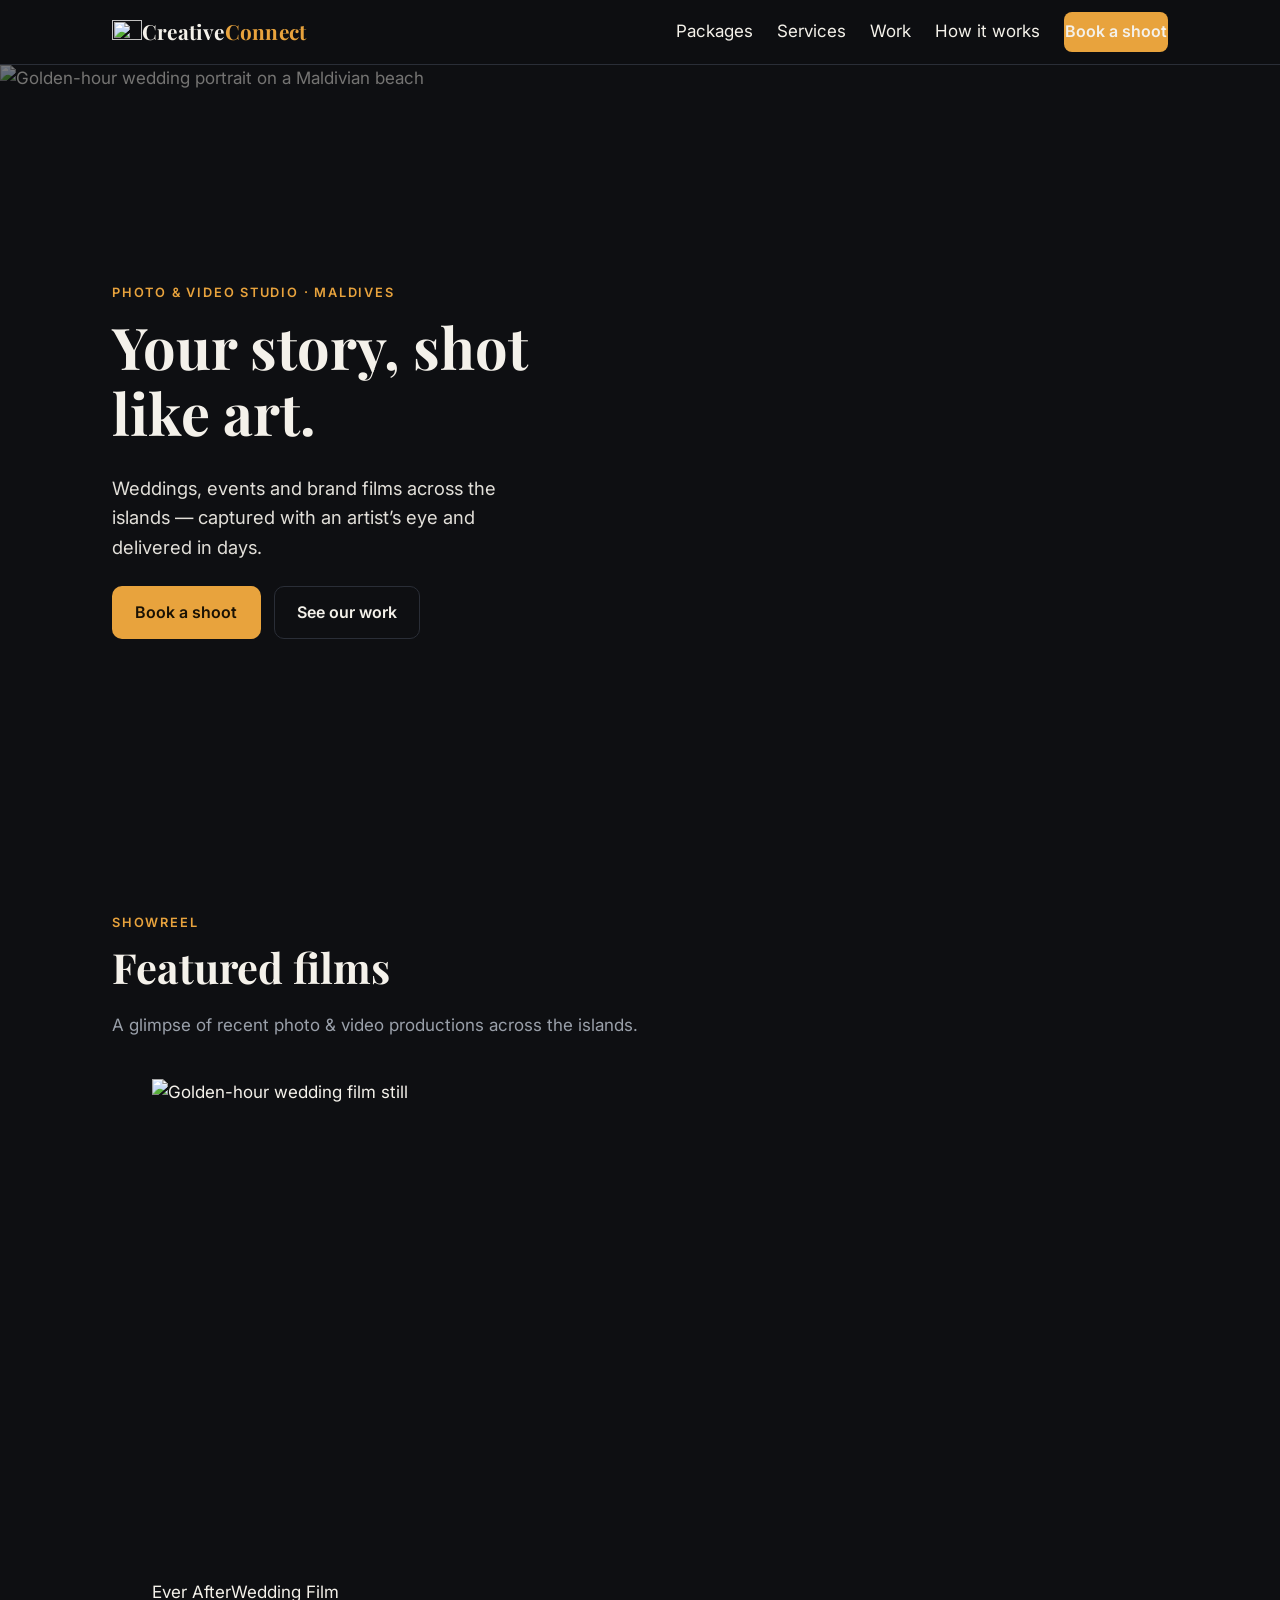
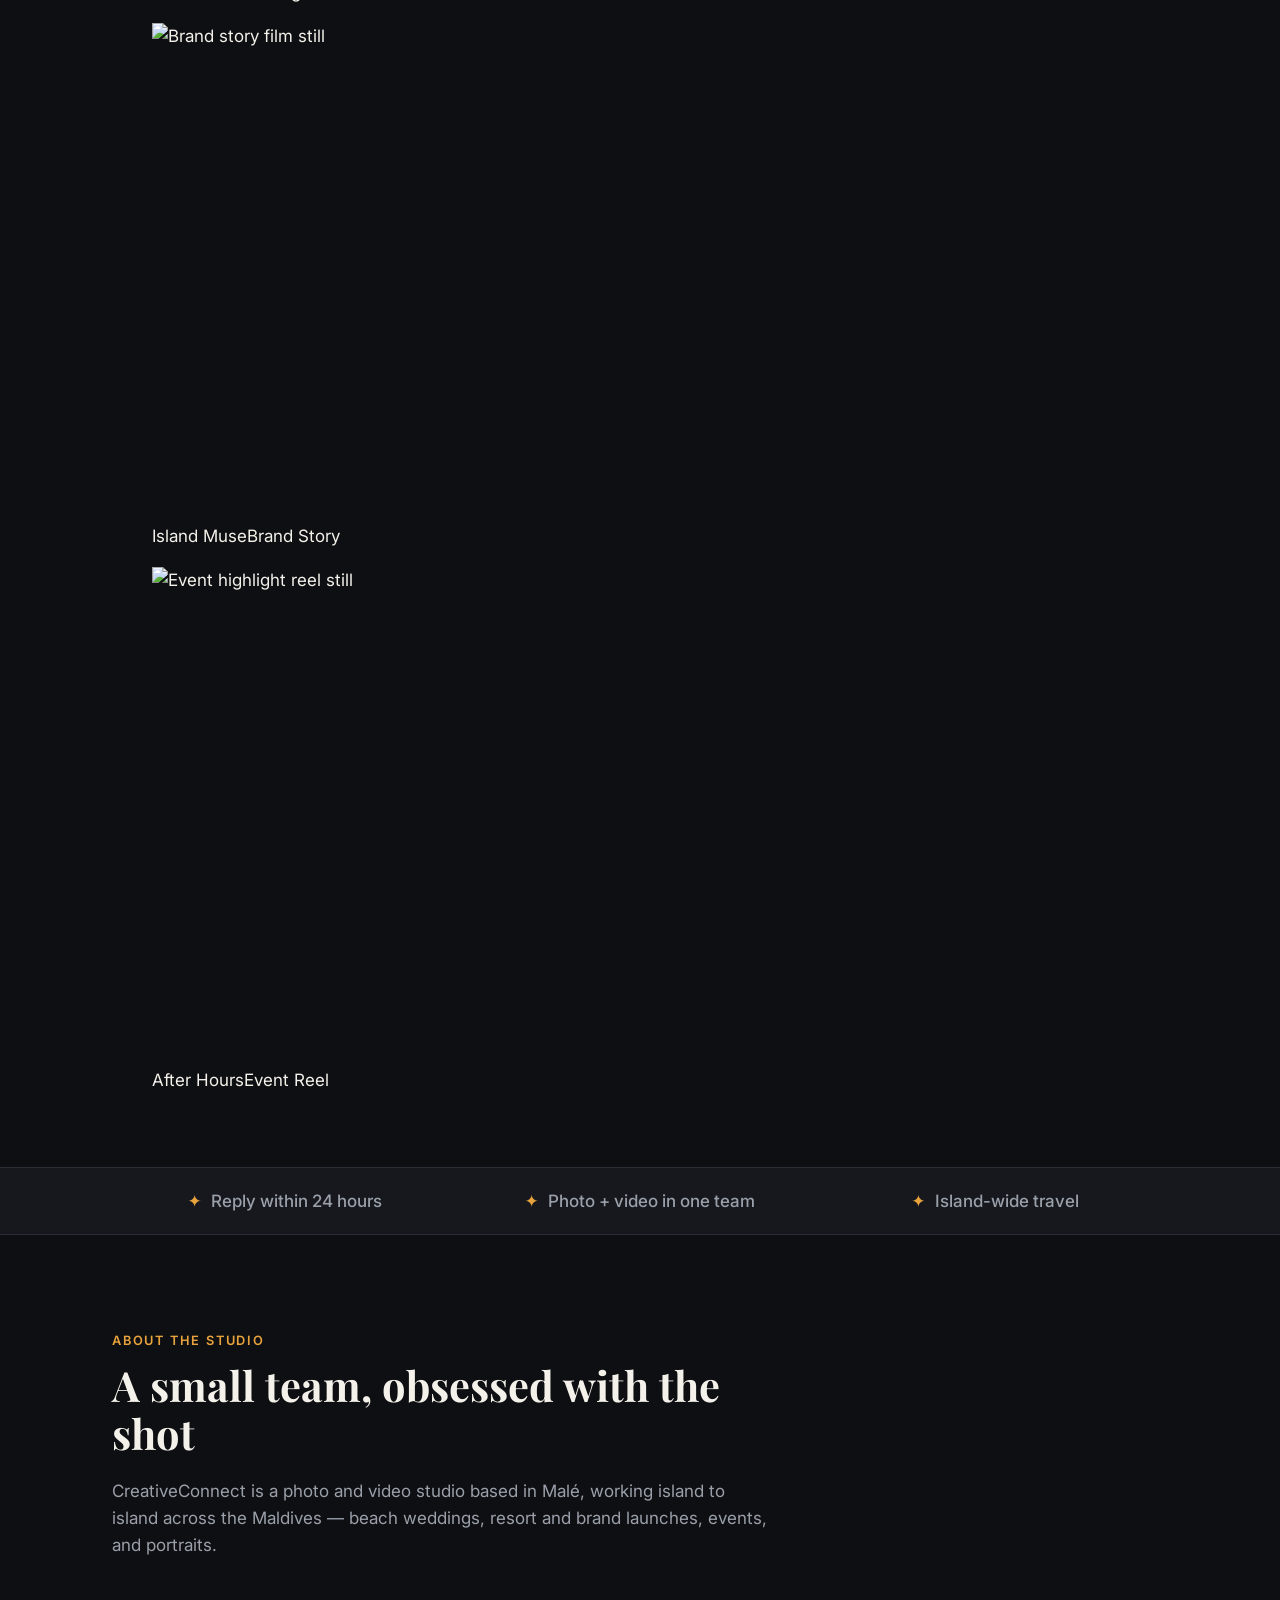
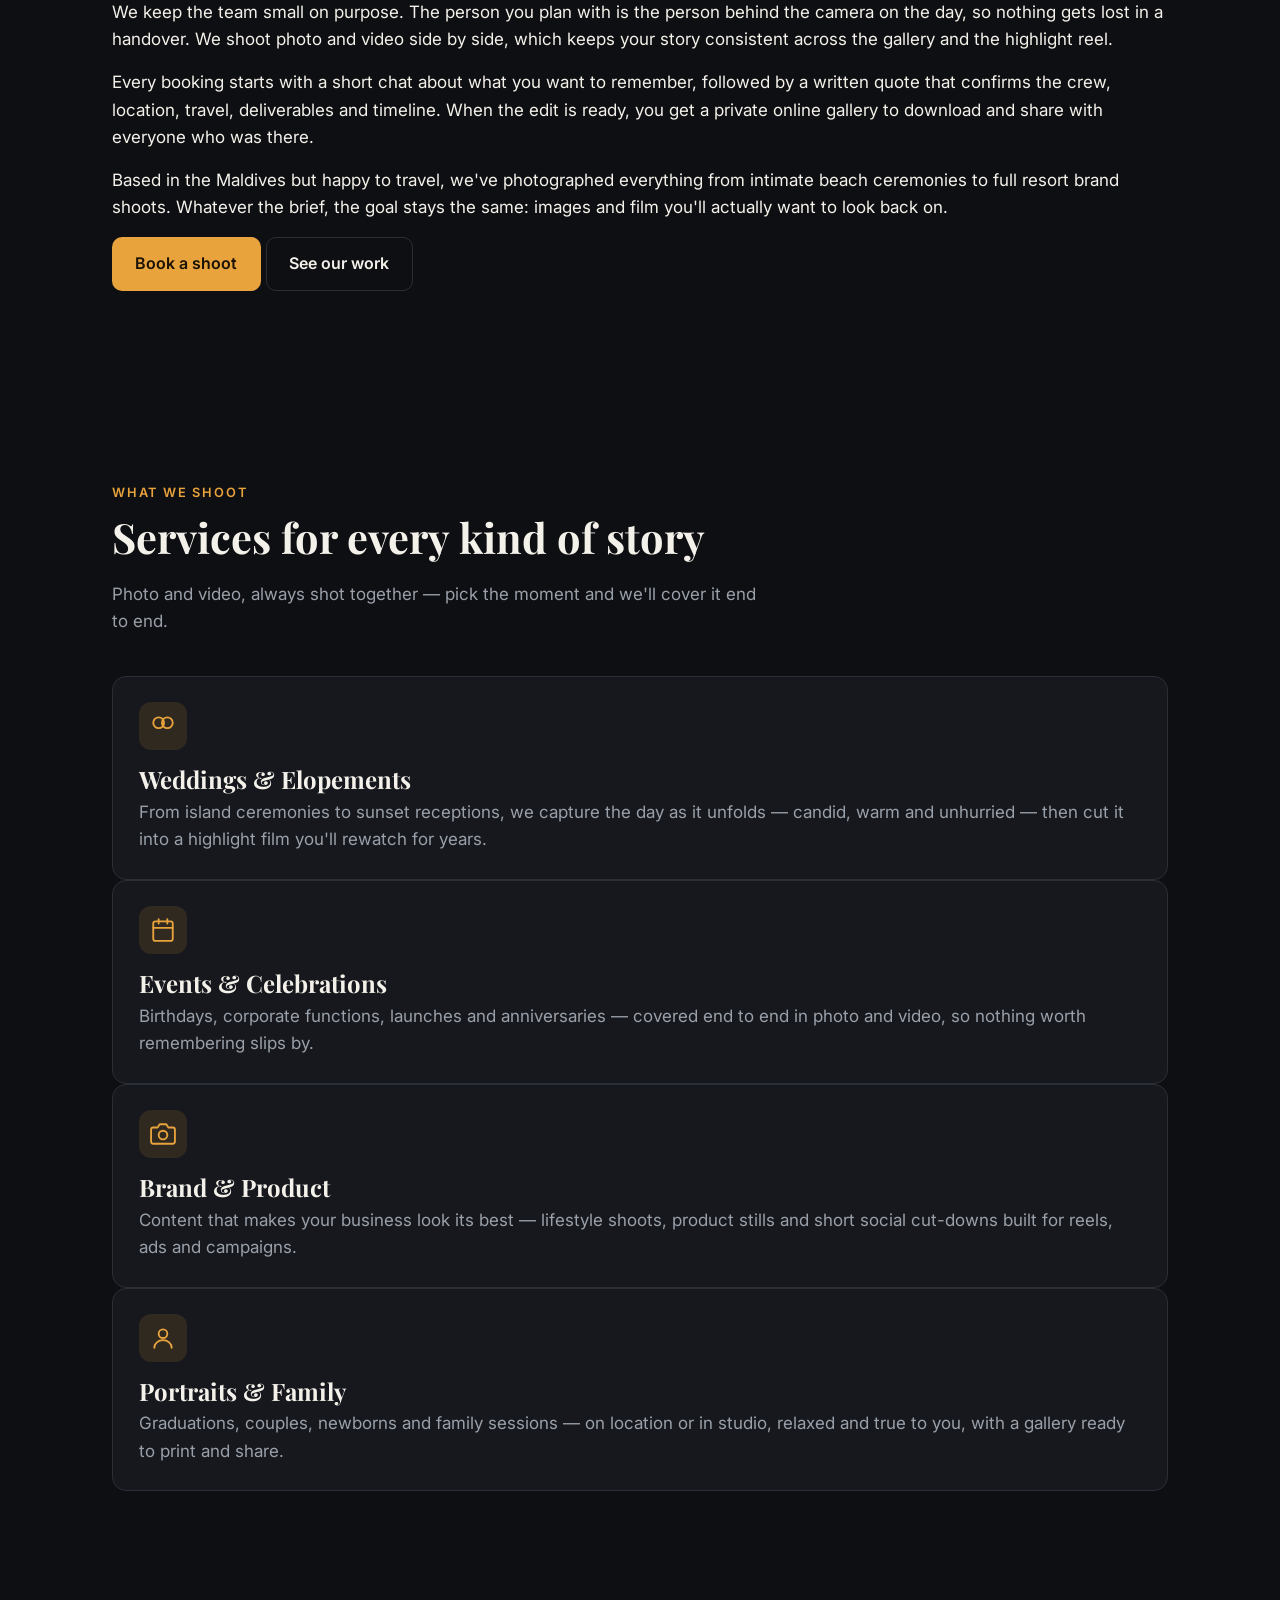
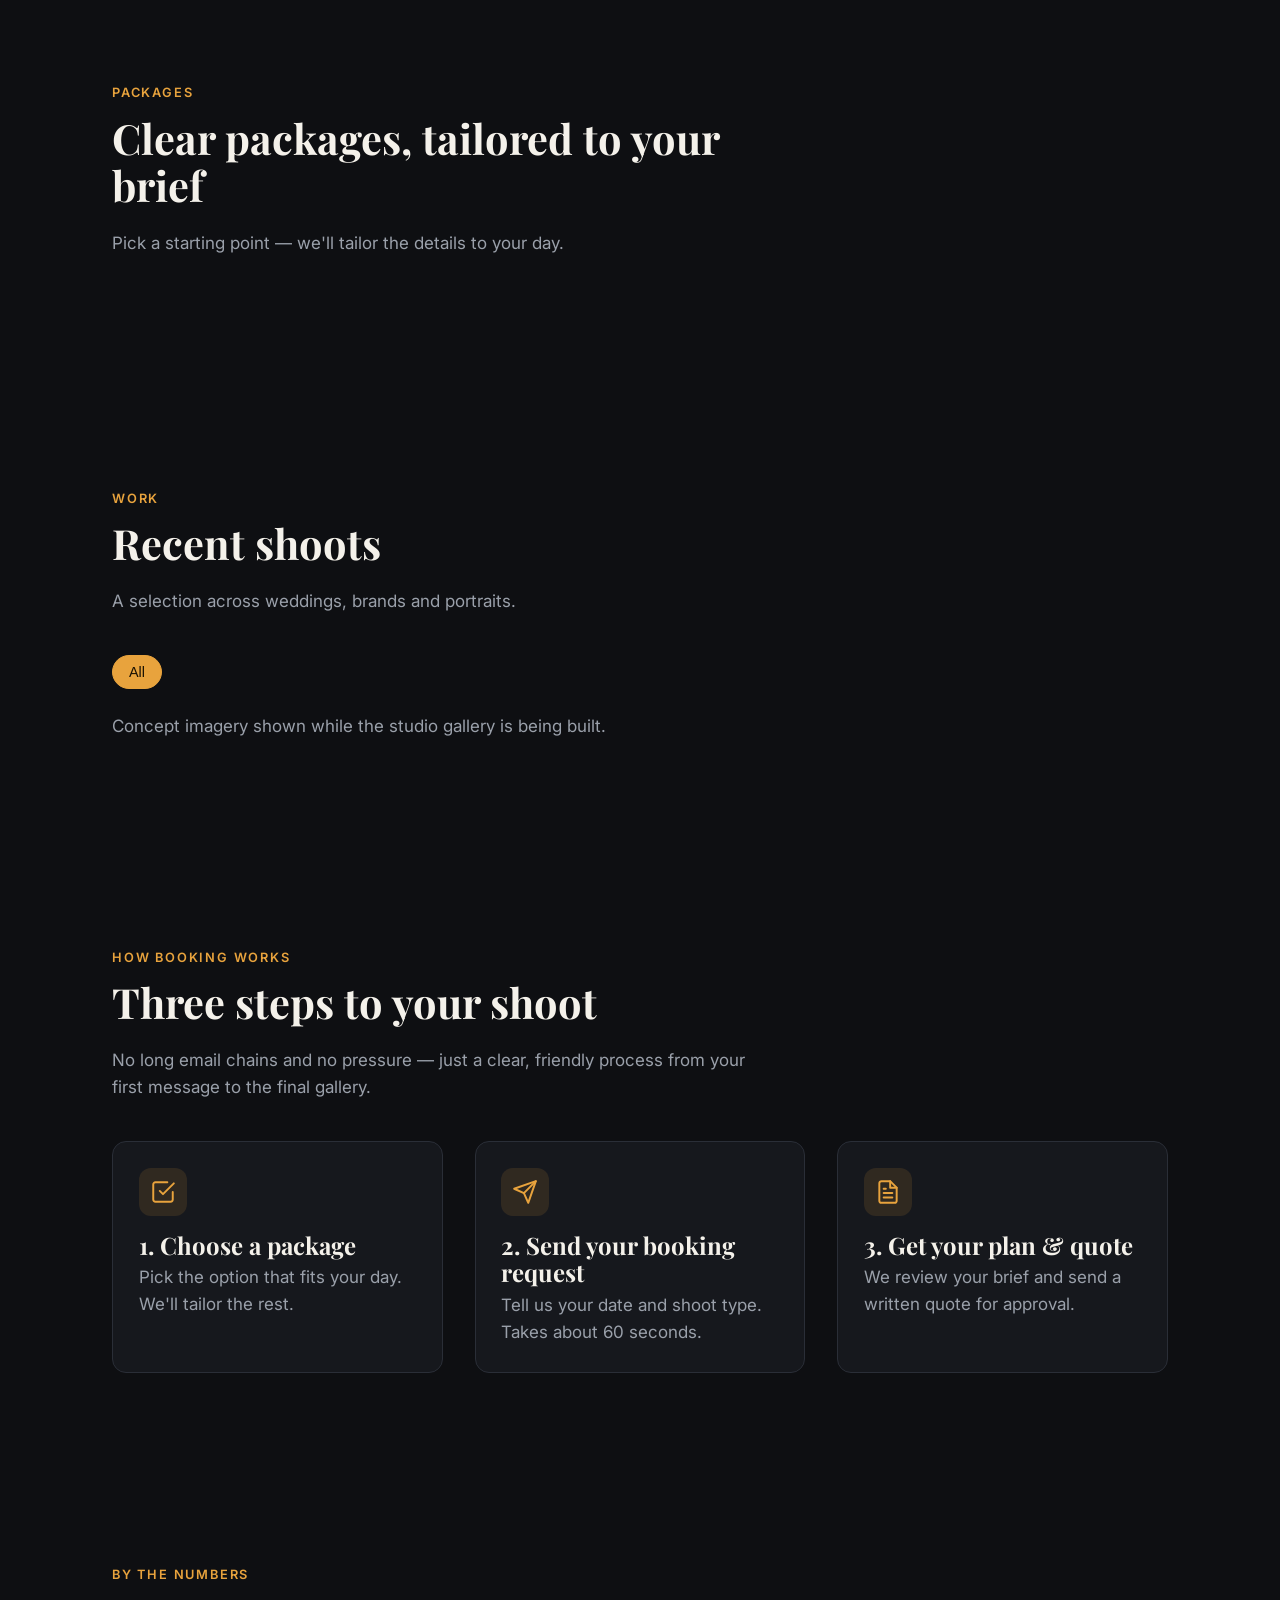
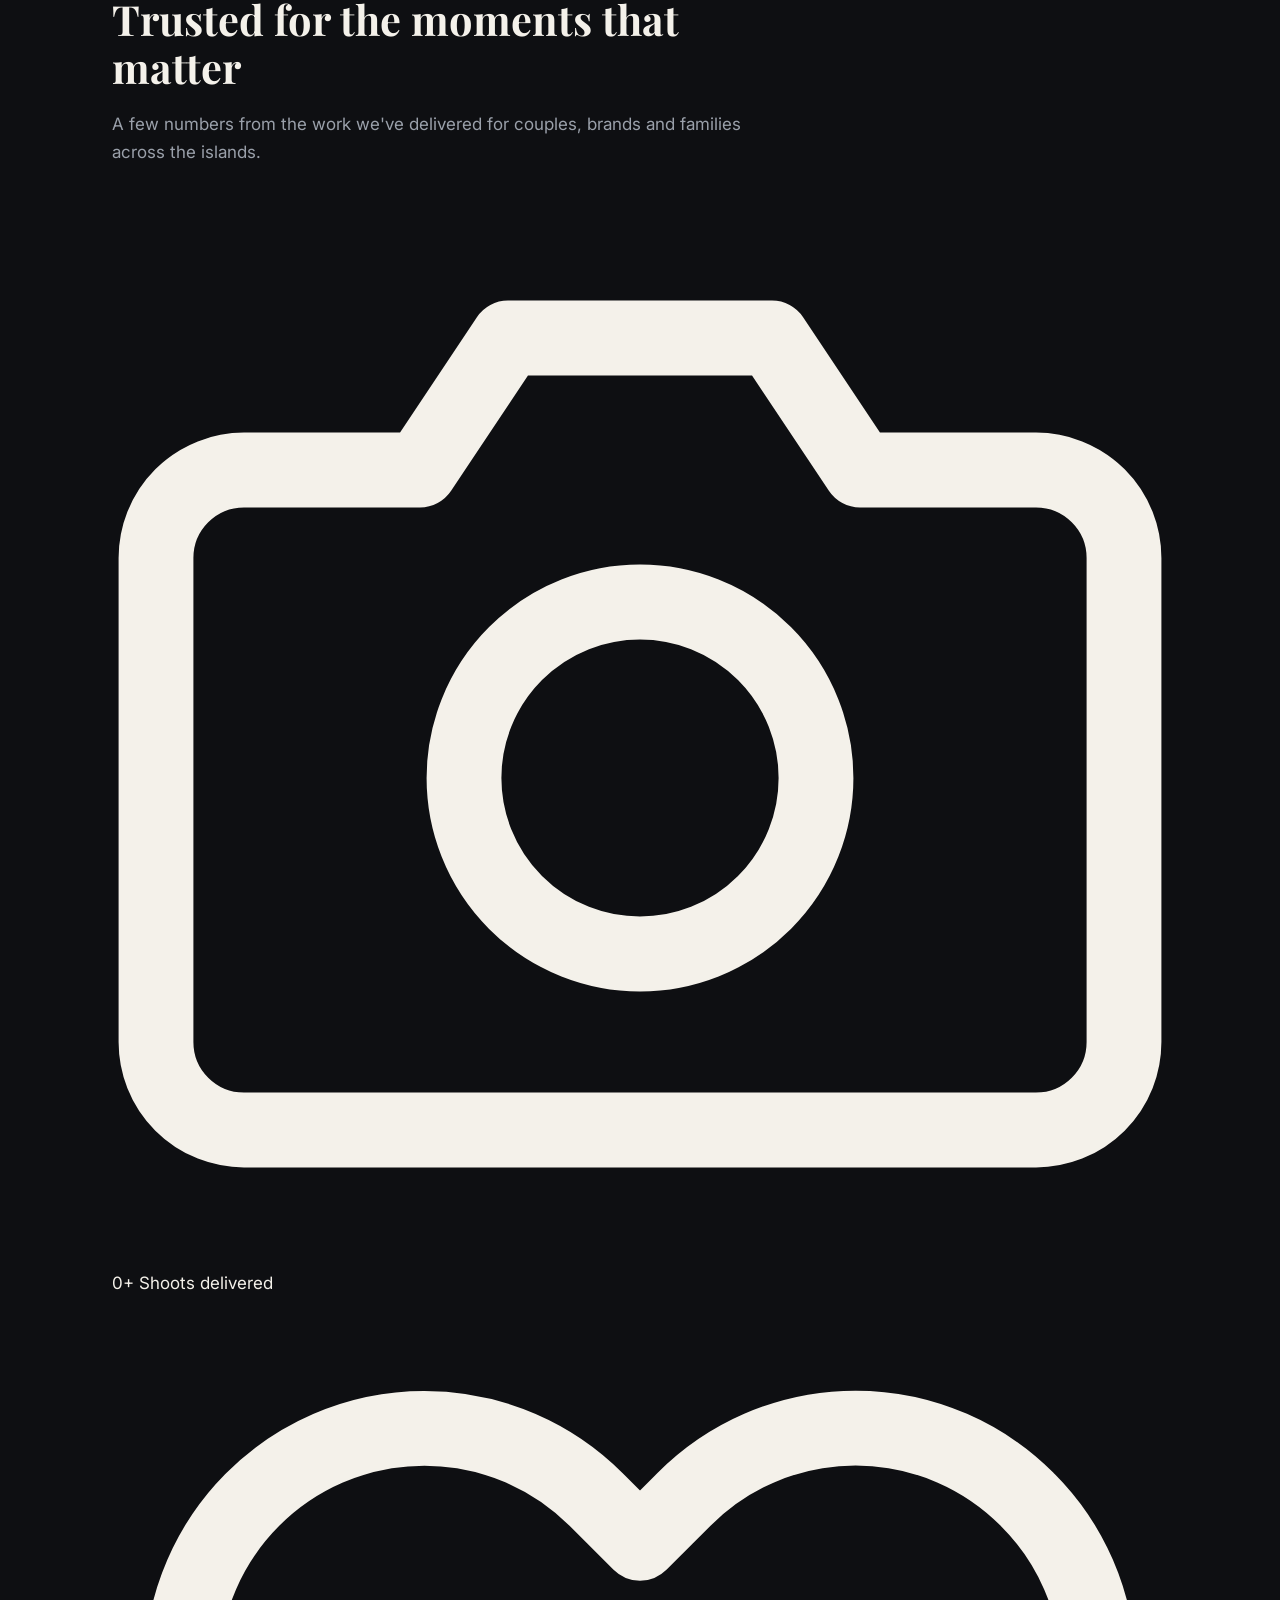
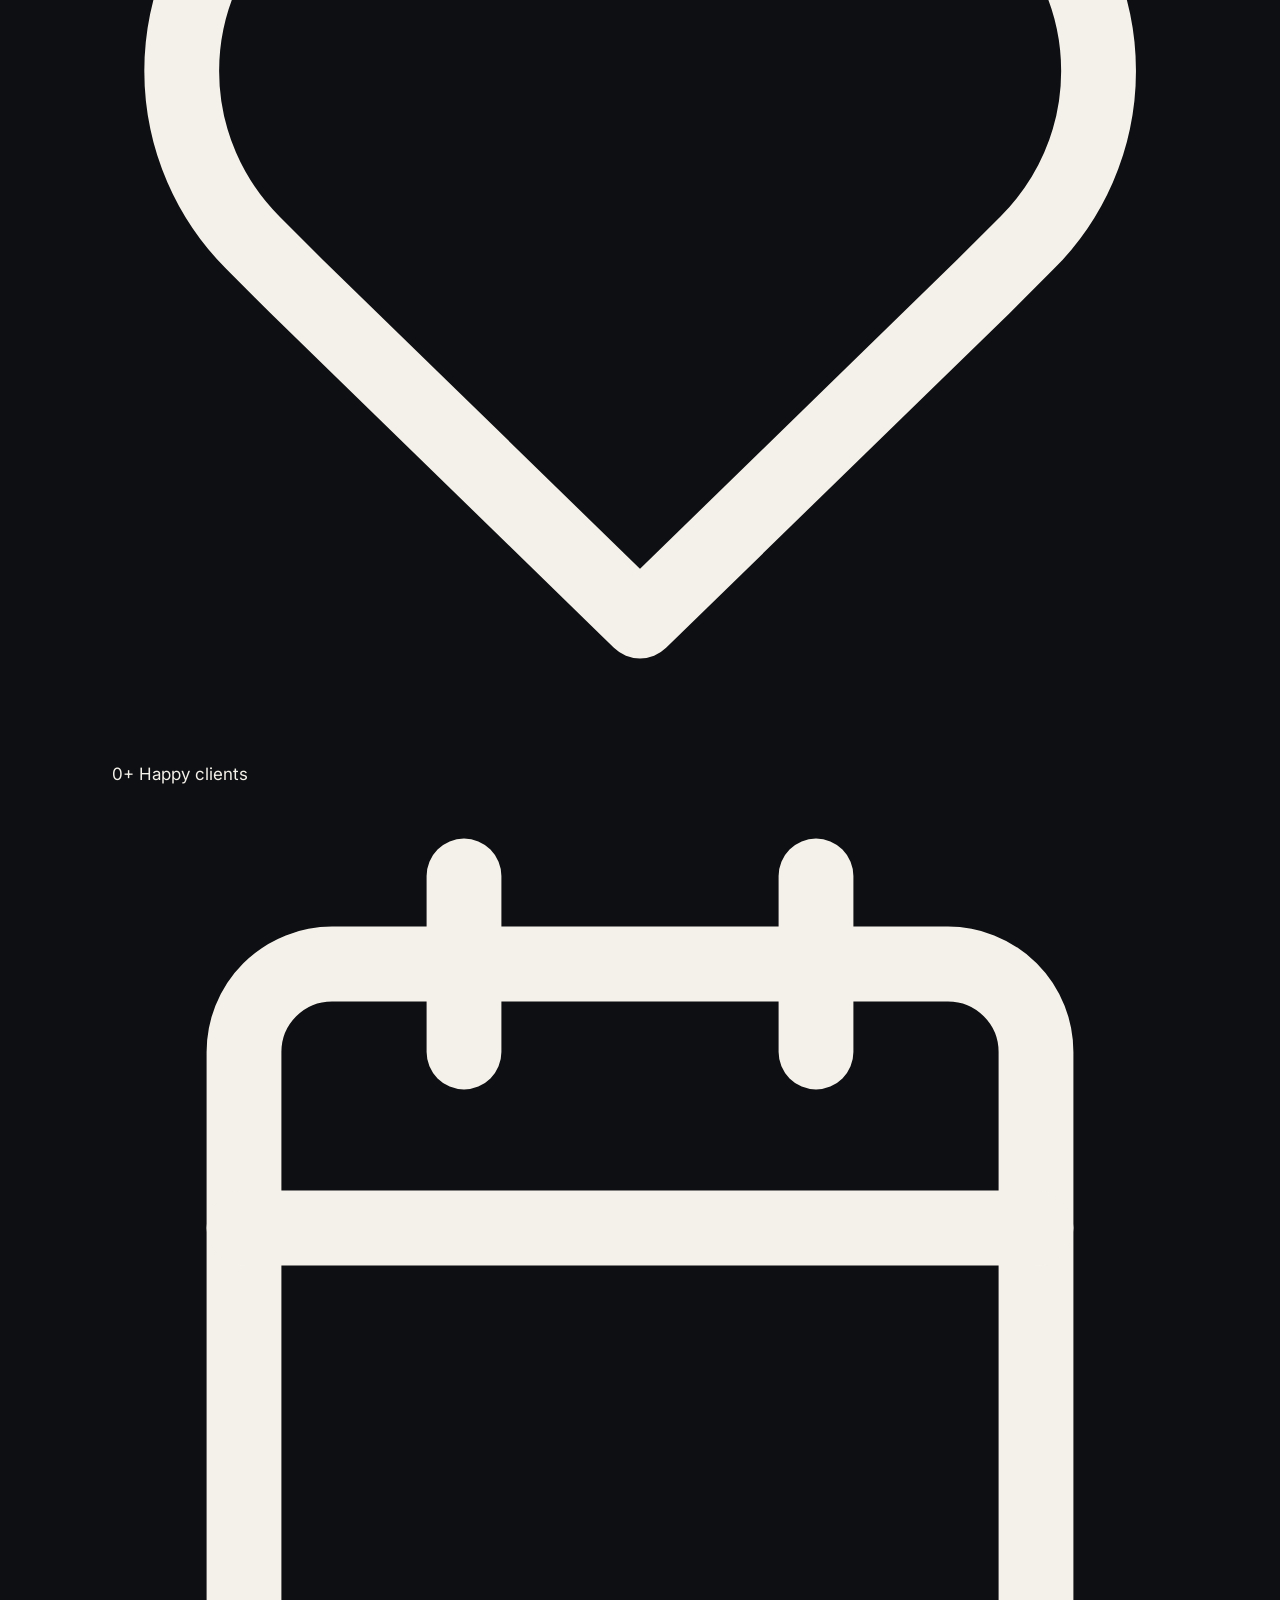
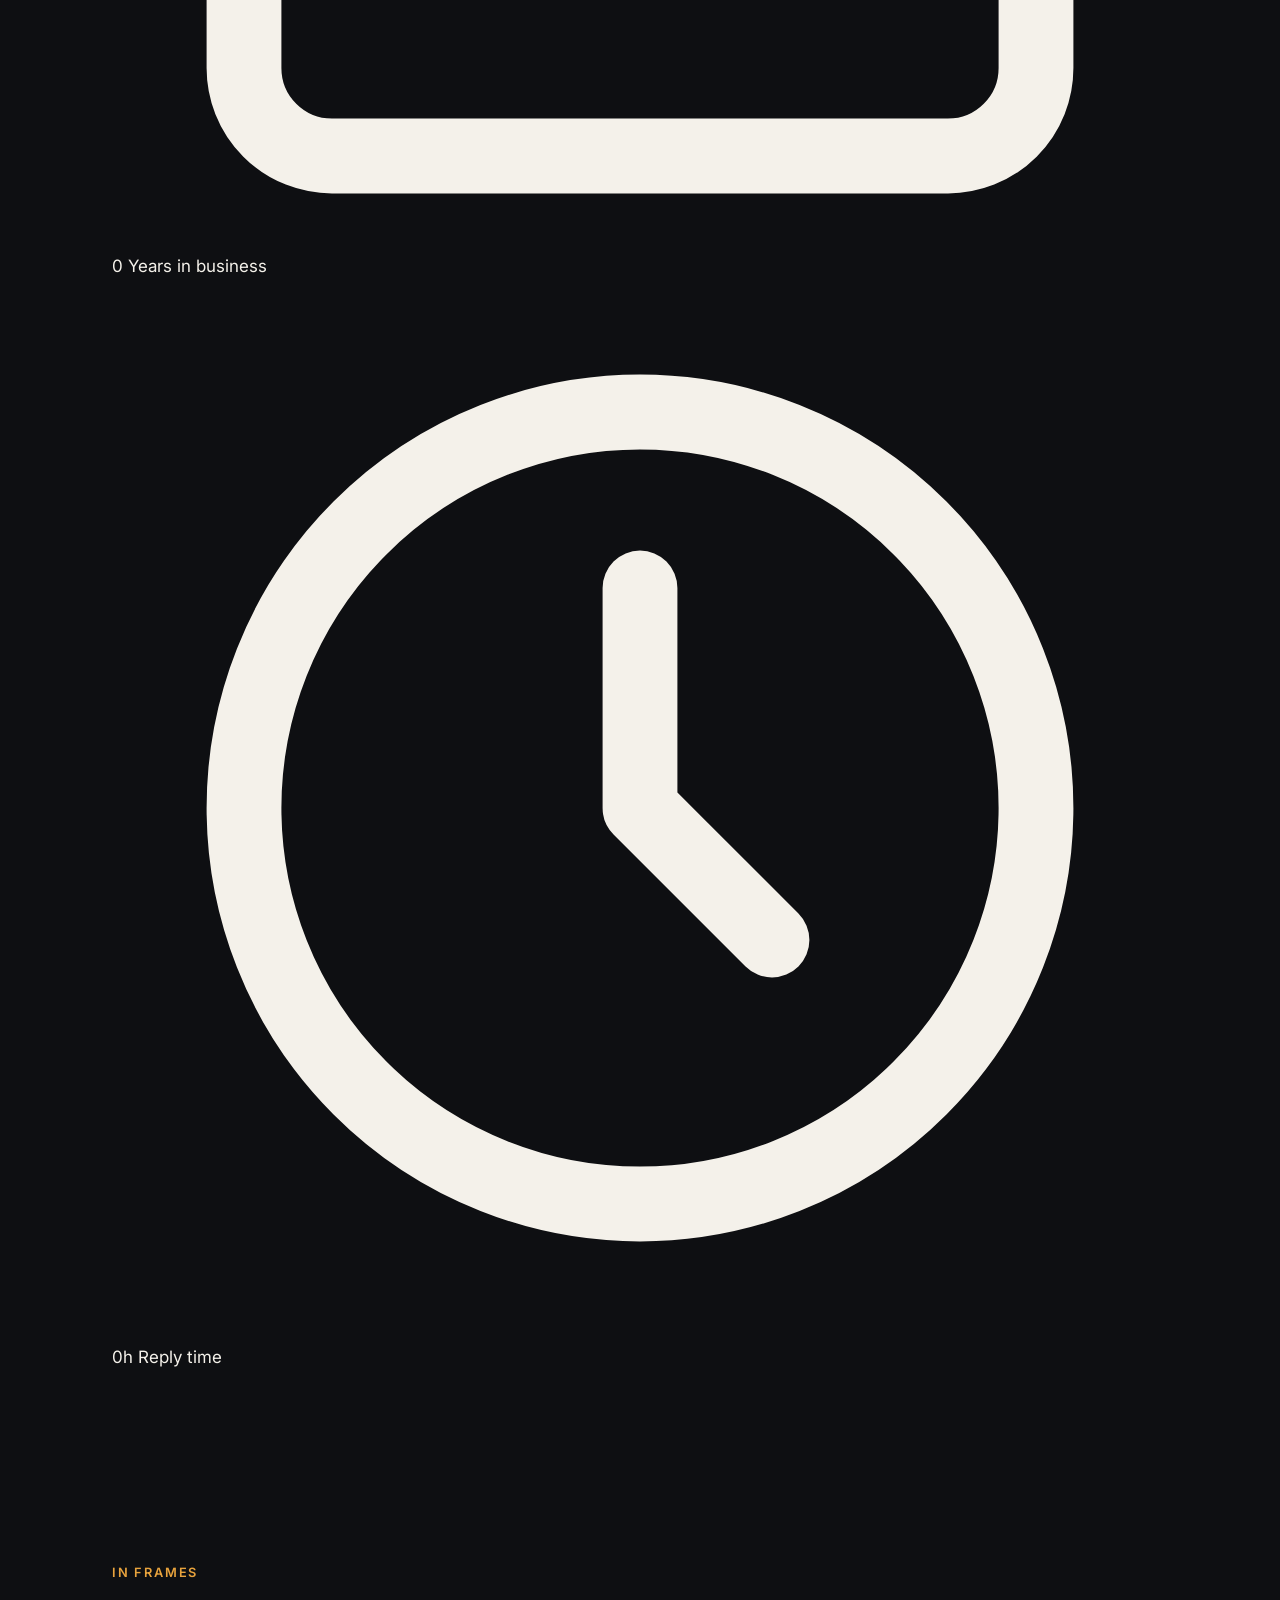
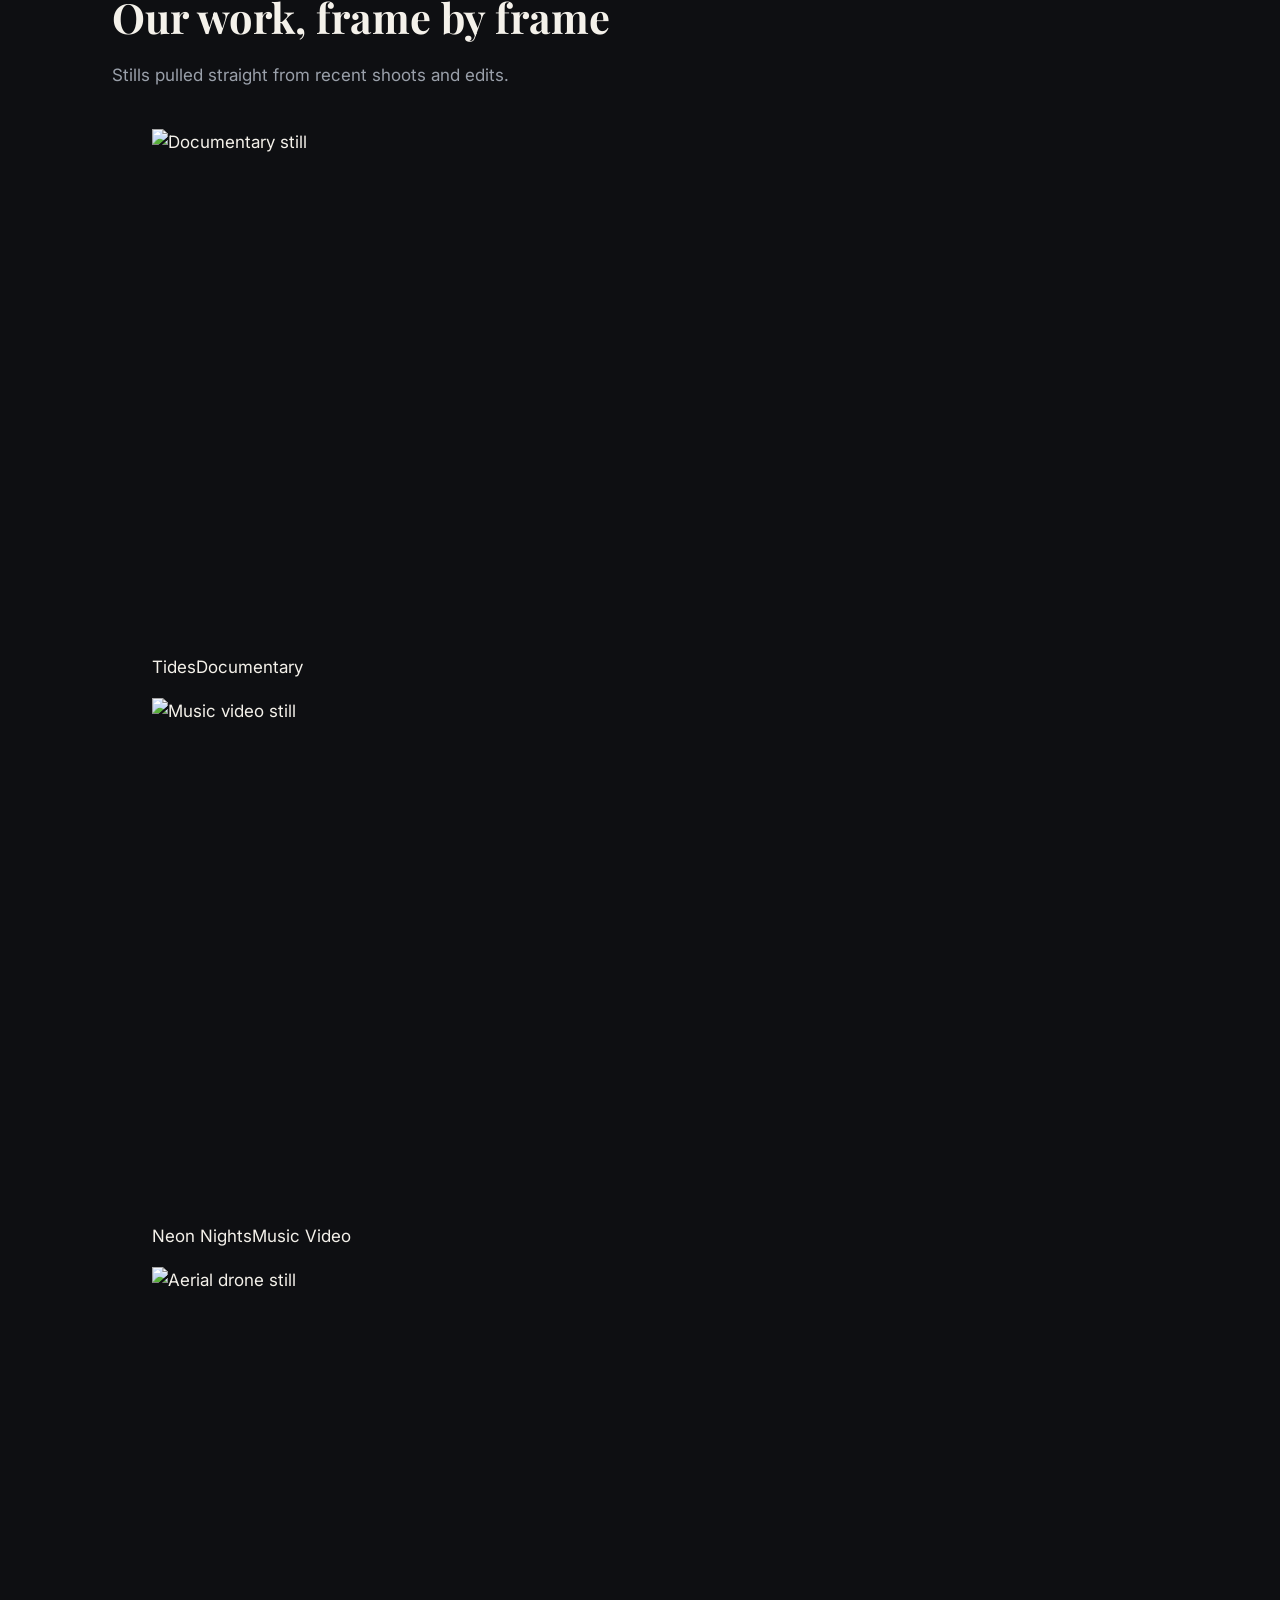
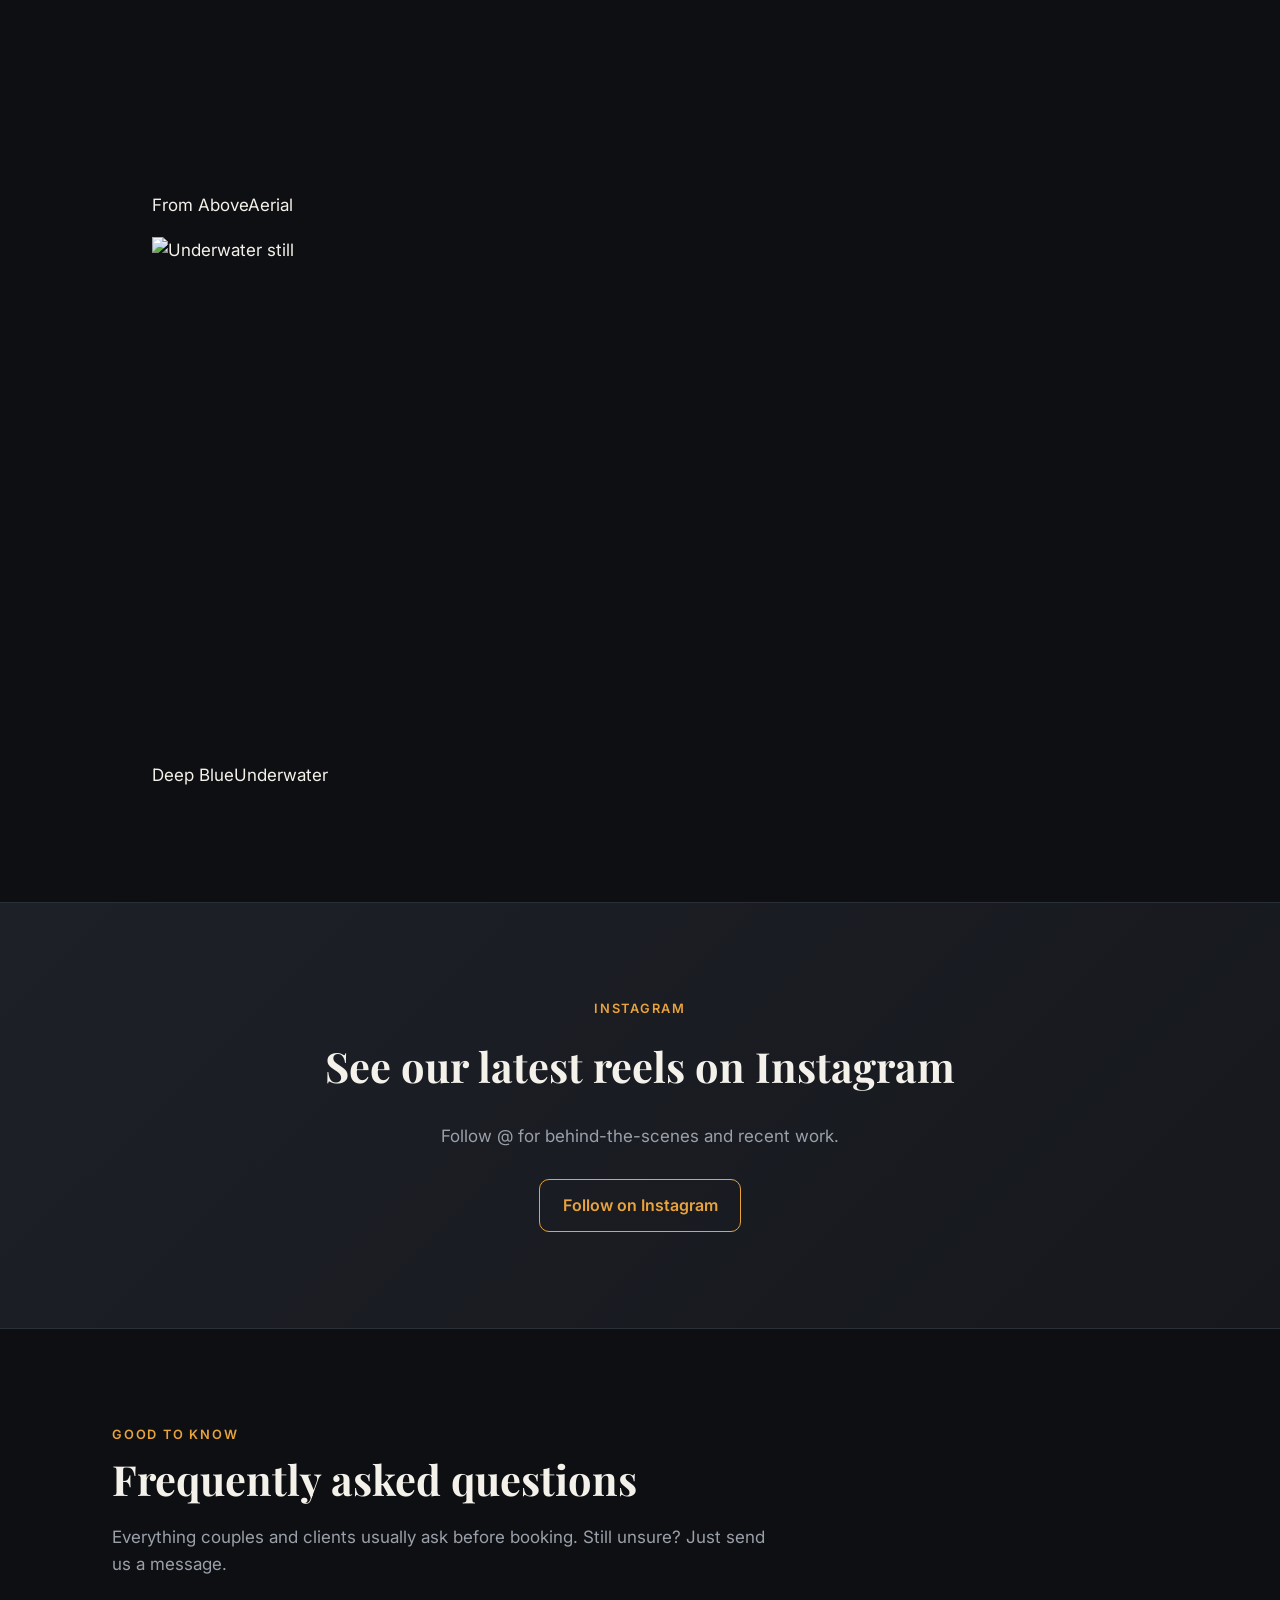
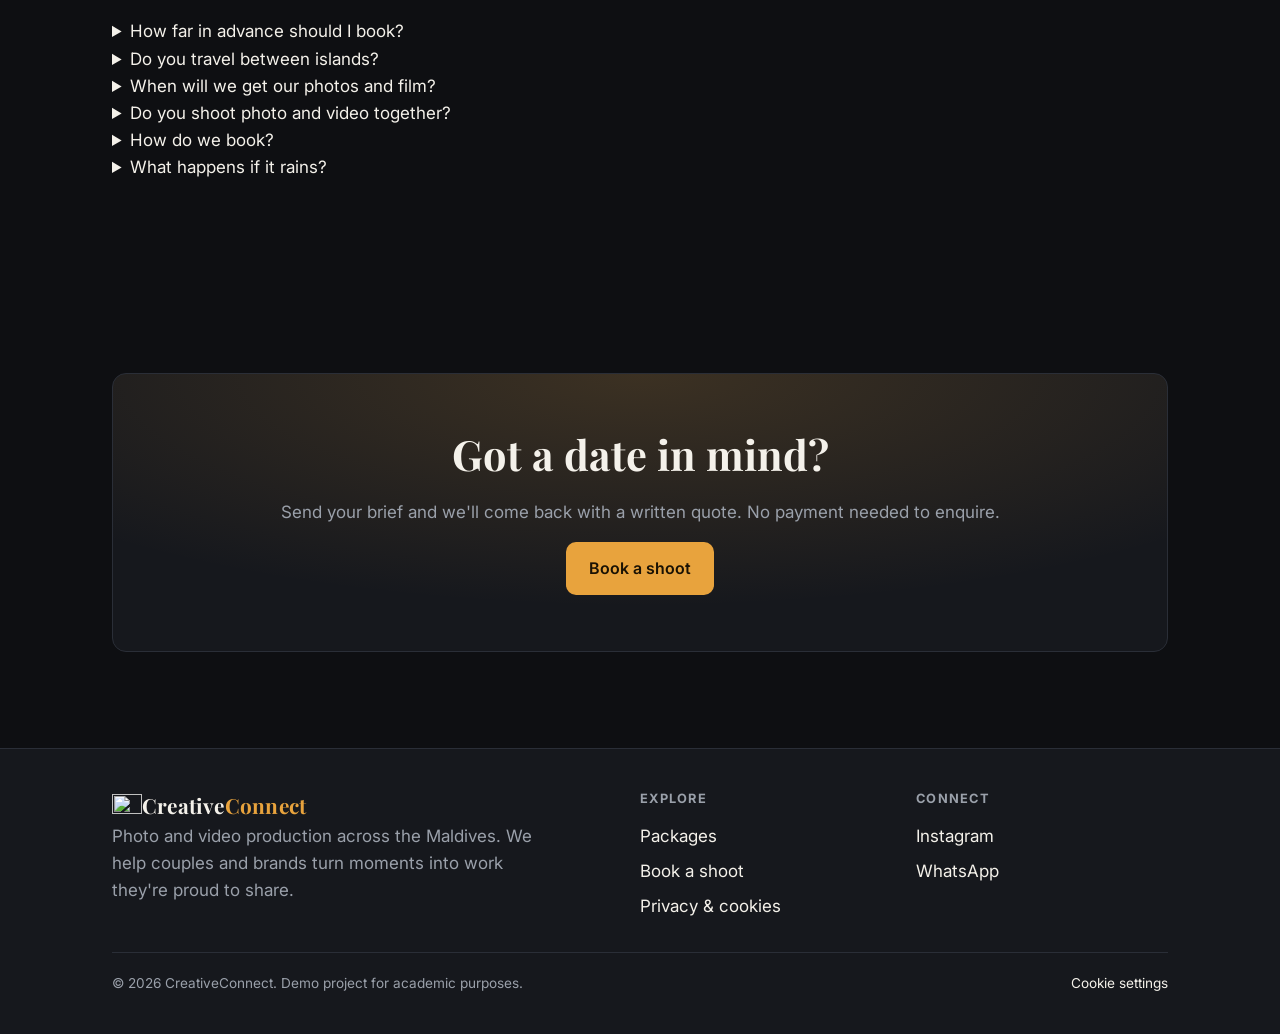
==== docs/index.html @ ec2bda95 "Show package prices as fixed (drop "From" hedge); sync current site Present confirmed, fixed package" ====
<!DOCTYPE html>
<html lang="en">
<head>
  <meta charset="utf-8">
  <meta name="viewport" content="width=device-width, initial-scale=1">
  <title>CreativeConnect — Photo & Video Production in the Maldives</title>
  <meta name="description" content="Cinematic photo and video for weddings, events and brands across the Maldives. Tell us about your shoot and we send a written quote confirming crew, travel, deliverables and timeline.">

  <!-- Canonical: https://<user>.github.io/creativeconnect/index.html -->

  <!-- Open Graph -->
  <meta property="og:type" content="website">
  <meta property="og:site_name" content="CreativeConnect">
  <meta property="og:title" content="CreativeConnect — Photo & Video in the Maldives">
  <meta property="og:description" content="Your story, beautifully shot. Book your shoot in 60 seconds.">
  <!-- REPLACE: assets/img/og-image.jpg (1200x630) -->
  <meta property="og:image" content="https://picsum.photos/seed/og-image/1200/630">
  <!-- Twitter -->
  <meta name="twitter:card" content="summary_large_image">
  <meta name="twitter:title" content="CreativeConnect — Photo & Video in the Maldives">
  <meta name="twitter:description" content="Your story, beautifully shot. Book your shoot in 60 seconds.">
  <meta name="twitter:image" content="https://picsum.photos/seed/og-image/1200/630">

  <link rel="icon" href="assets/img/logo.svg">

  <link rel="preconnect" href="https://fonts.googleapis.com">
  <link rel="preconnect" href="https://fonts.gstatic.com" crossorigin>
  <link rel="stylesheet" href="https://fonts.googleapis.com/css2?family=Inter:wght@400;500;600;700&family=Playfair+Display:wght@600;700&display=swap">
  <link rel="stylesheet" href="assets/css/style.css">
  <link rel="stylesheet" href="assets/css/enhance.css">
  <script src="assets/js/effects.js"></script>
<script type="application/ld+json">{"@context":"https://schema.org","@type":"ProfessionalService","name":"CreativeConnect","description":"Weddings, events and brand films across the islands — captured with an artist’s eye and delivered in days.","areaServed":"Maldives","address":{"@type":"PostalAddress","addressLocality":"Malé","addressCountry":"MV"},"url":"https://iyaash-ahmed.github.io/creativeconnect/","email":"mvcreativeconnect@gmail.com","telephone":"+9607428224","sameAs":["https://instagram.com/mvcreativeconnect"]}</script>
</head>
<body>
  <a class="skip-link" href="#main">Skip to content</a>

  <!-- ================= HEADER ================= -->
  <header class="site-header">
    <div class="container site-header__inner">
      <a class="brand" href="index.html"><img class="brand__mark" src="assets/img/logo.svg" alt="" width="30" height="30" aria-hidden="true">Creative<b>Connect</b></a>
      <button class="nav-toggle" aria-expanded="false" aria-controls="primary-nav" aria-label="Open menu">
        <span></span><span></span><span></span>
      </button>
      <nav class="primary-nav" id="primary-nav" aria-label="Primary">
        <ul>
          <li><a href="#packages">Packages</a></li>
          <li><a href="#services">Services</a></li>
          <li><a href="#work">Work</a></li>
          <li><a href="#how">How it works</a></li>
          <li class="nav-cta"><a class="btn btn-primary" href="booking.html" data-cta="header">Book a shoot</a></li>
        </ul>
      </nav>
    </div>
  </header>

  <main id="main">

    <!-- ================= HERO ================= -->
    <section class="hero">
      <div class="hero__media">
        <!-- Hero slideshow — fades between images (replace seeds with real photos) -->
        <img class="hero__slide is-active" src="https://picsum.photos/seed/cc-hero-1/1920/1080" width="1920" height="1080"
             alt="Golden-hour wedding portrait on a Maldivian beach" fetchpriority="high">
        <img class="hero__slide" src="https://picsum.photos/seed/cc-hero-2/1920/1080" width="1920" height="1080"
             alt="Cinematic aerial view of a Maldivian island" loading="lazy" decoding="async">
        <img class="hero__slide" src="https://picsum.photos/seed/cc-hero-3/1920/1080" width="1920" height="1080"
             alt="Event videography on a Maldivian beach at dusk" loading="lazy" decoding="async">
      </div>
      <div class="hero__dots" aria-label="Hero slideshow"></div>
      <div class="container">
        <div class="hero__content" data-reveal>
          <p class="eyebrow">Photo &amp; video studio · Maldives</p>
          <h1>Your story, shot like art.</h1>
          <p class="hero__sub">Weddings, events and brand films across the islands — captured with an artist’s eye and delivered in days.</p>
          <div class="hero__actions">
            <a class="btn btn-primary" href="booking.html" data-cta="hero">Book a shoot</a>
            <a class="btn btn-ghost" href="#work">See our work</a>
          </div>
        </div>
      </div>
    </section>

    <!-- ================= FILM SHOWREEL (3-image row) ================= -->
    <section class="section section--tight showreel" id="showreel" aria-label="Featured films">
      <div class="container">
        <div class="section__head" data-reveal>
          <p class="eyebrow">Showreel</p>
          <h2>Featured films</h2>
          <p class="muted">A glimpse of recent photo &amp; video productions across the islands.</p>
        </div>
        <div class="showreel-row" data-reveal>
          <figure class="showcase-item">
            <!-- REPLACE with a real film still (~800x500) -->
            <img src="https://picsum.photos/seed/cc-film-everafter/800/500" width="800" height="500" loading="lazy" alt="Golden-hour wedding film still">
            <figcaption><span class="showcase-item__title">Ever After</span><span class="showcase-item__tag">Wedding Film</span></figcaption>
          </figure>
          <figure class="showcase-item">
            <!-- REPLACE with a real film still (~800x500) -->
            <img src="https://picsum.photos/seed/cc-film-islandmuse/800/500" width="800" height="500" loading="lazy" alt="Brand story film still">
            <figcaption><span class="showcase-item__title">Island Muse</span><span class="showcase-item__tag">Brand Story</span></figcaption>
          </figure>
          <figure class="showcase-item">
            <!-- REPLACE with a real film still (~800x500) -->
            <img src="https://picsum.photos/seed/cc-film-afterhours/800/500" width="800" height="500" loading="lazy" alt="Event highlight reel still">
            <figcaption><span class="showcase-item__title">After Hours</span><span class="showcase-item__tag">Event Reel</span></figcaption>
          </figure>
        </div>
      </div>
    </section>

    <!-- ================= TRUST STRIP ================= -->
    <section class="trust">
      <div class="container">
        <ul>
          <li>Reply within 24 hours</li>
          <li>Photo + video in one team</li>
          <li>Island-wide travel</li>
        </ul>
      </div>
    </section>

    <!-- ================= ABOUT THE STUDIO ================= -->
    <section class="section" id="about" aria-label="About the studio">
      <div class="container">
        <div class="section__head" data-reveal>
          <p class="eyebrow">About the studio</p>
          <h2>A small team, obsessed with the shot</h2>
          <p class="muted">CreativeConnect is a photo and video studio based in Malé, working island to island across the Maldives — beach weddings, resort and brand launches, events, and portraits.</p>
        </div>
        <div class="about-copy" data-reveal>
          <p>We keep the team small on purpose. The person you plan with is the person behind the camera on the day, so nothing gets lost in a handover. We shoot photo and video side by side, which keeps your story consistent across the gallery and the highlight reel.</p>
          <p>Every booking starts with a short chat about what you want to remember, followed by a written quote that confirms the crew, location, travel, deliverables and timeline. When the edit is ready, you get a private online gallery to download and share with everyone who was there.</p>
          <p>Based in the Maldives but happy to travel, we've photographed everything from intimate beach ceremonies to full resort brand shoots. Whatever the brief, the goal stays the same: images and film you'll actually want to look back on.</p>
          <div class="about-actions">
            <a class="btn btn-primary" href="booking.html" data-cta="about">Book a shoot</a>
            <a class="btn btn-ghost" href="#work">See our work</a>
          </div>
        </div>
      </div>
    </section>

    <!-- ================= SERVICES ================= -->
    <section class="section" id="services" aria-label="Services">
      <div class="container">
        <div class="section__head" data-reveal>
          <p class="eyebrow">What we shoot</p>
          <h2>Services for every kind of story</h2>
          <p class="muted">Photo and video, always shot together — pick the moment and we'll cover it end to end.</p>
        </div>
        <div class="services-grid" data-reveal>
          <article class="step">
            <span class="step__icon" aria-hidden="true"><svg viewBox="0 0 24 24" fill="none" stroke="currentColor" stroke-width="1.7" stroke-linecap="round" stroke-linejoin="round"><circle cx="8" cy="9" r="5"/><circle cx="16" cy="9" r="5"/></svg></span>
            <h3>Weddings &amp; Elopements</h3>
            <p>From island ceremonies to sunset receptions, we capture the day as it unfolds — candid, warm and unhurried — then cut it into a highlight film you'll rewatch for years.</p>
          </article>
          <article class="step">
            <span class="step__icon" aria-hidden="true"><svg viewBox="0 0 24 24" fill="none" stroke="currentColor" stroke-width="1.7" stroke-linecap="round" stroke-linejoin="round"><rect x="3" y="4" width="18" height="18" rx="2"/><path d="M16 2v4M8 2v4M3 10h18"/></svg></span>
            <h3>Events &amp; Celebrations</h3>
            <p>Birthdays, corporate functions, launches and anniversaries — covered end to end in photo and video, so nothing worth remembering slips by.</p>
          </article>
          <article class="step">
            <span class="step__icon" aria-hidden="true"><svg viewBox="0 0 24 24" fill="none" stroke="currentColor" stroke-width="1.7" stroke-linecap="round" stroke-linejoin="round"><path d="M23 19a2 2 0 0 1-2 2H3a2 2 0 0 1-2-2V8a2 2 0 0 1 2-2h4l2-3h6l2 3h4a2 2 0 0 1 2 2z"/><circle cx="12" cy="13" r="4"/></svg></span>
            <h3>Brand &amp; Product</h3>
            <p>Content that makes your business look its best — lifestyle shoots, product stills and short social cut-downs built for reels, ads and campaigns.</p>
          </article>
          <article class="step">
            <span class="step__icon" aria-hidden="true"><svg viewBox="0 0 24 24" fill="none" stroke="currentColor" stroke-width="1.7" stroke-linecap="round" stroke-linejoin="round"><circle cx="12" cy="8" r="4"/><path d="M4 21c0-4 3.6-7 8-7s8 3 8 7"/></svg></span>
            <h3>Portraits &amp; Family</h3>
            <p>Graduations, couples, newborns and family sessions — on location or in studio, relaxed and true to you, with a gallery ready to print and share.</p>
          </article>
        </div>
      </div>
    </section>

    <!-- ================= PACKAGES ================= -->
    <section class="section" id="packages">
      <div class="container">
        <div class="section__head" data-reveal>
          <p class="eyebrow">Packages</p>
          <h2>Clear packages, tailored to your brief</h2>
          <p class="muted">Pick a starting point — we'll tailor the details to your day.</p>
        </div>
        <!-- Cards rendered from assets/js/config.js -->
        <div class="packages-grid" id="packages-grid" data-reveal></div>
      </div>
    </section>

    <!-- ================= WORK / PORTFOLIO ================= -->
    <section class="section" id="work">
      <div class="container">
        <div class="section__head" data-reveal>
          <p class="eyebrow">Work</p>
          <h2>Recent shoots</h2>
          <p class="muted">A selection across weddings, brands and portraits.</p>
        </div>

        <div class="filter-tabs" role="tablist" aria-label="Filter portfolio" id="portfolio-filters">
          <!-- Filter tabs rendered from the database by main.js -->
        </div>

        <p class="muted small">Concept imagery shown while the studio gallery is being built.</p>
        <div class="portfolio-grid" id="portfolio-grid" data-reveal>
          <!-- Portfolio items rendered from the database by main.js -->
        </div>
      </div>
    </section>

    <!-- ================= HOW IT WORKS ================= -->
    <section class="section" id="how">
      <div class="container">
        <div class="section__head" data-reveal>
          <p class="eyebrow">How booking works</p>
          <h2>Three steps to your shoot</h2>
          <p class="muted">No long email chains and no pressure — just a clear, friendly process from your first message to the final gallery.</p>
        </div>
        <div class="steps" data-reveal>
          <div class="step">
            <span class="step__icon" aria-hidden="true">
              <svg viewBox="0 0 24 24" fill="none" stroke="currentColor" stroke-width="1.8" stroke-linecap="round" stroke-linejoin="round"><path d="M9 11l3 3L22 4"/><path d="M21 12v7a2 2 0 0 1-2 2H5a2 2 0 0 1-2-2V5a2 2 0 0 1 2-2h11"/></svg>
            </span>
            <h3>1. Choose a package</h3>
            <p>Pick the option that fits your day. We'll tailor the rest.</p>
          </div>
          <div class="step">
            <span class="step__icon" aria-hidden="true">
              <svg viewBox="0 0 24 24" fill="none" stroke="currentColor" stroke-width="1.8" stroke-linecap="round" stroke-linejoin="round"><path d="M22 2L11 13"/><path d="M22 2l-7 20-4-9-9-4 20-7z"/></svg>
            </span>
            <h3>2. Send your booking request</h3>
            <p>Tell us your date and shoot type. Takes about 60 seconds.</p>
          </div>
          <div class="step">
            <span class="step__icon" aria-hidden="true">
              <svg viewBox="0 0 24 24" fill="none" stroke="currentColor" stroke-width="1.8" stroke-linecap="round" stroke-linejoin="round"><path d="M14 2H6a2 2 0 0 0-2 2v16a2 2 0 0 0 2 2h12a2 2 0 0 0 2-2V8z"/><path d="M14 2v6h6"/><path d="M16 13H8M16 17H8M10 9H8"/></svg>
            </span>
            <h3>3. Get your plan &amp; quote</h3>
            <p>We review your brief and send a written quote for approval.</p>
          </div>
        </div>
      </div>
    </section>

    <!-- ================= BY THE NUMBERS (animated counters) ================= -->
    <section class="section cc-stats" aria-label="By the numbers">
      <div class="container">
        <div class="section__head" data-reveal>
          <p class="eyebrow">By the numbers</p>
          <h2>Trusted for the moments that matter</h2>
          <p class="muted">A few numbers from the work we've delivered for couples, brands and families across the islands.</p>
        </div>
        <div class="cc-stats__grid" data-reveal>
          <div class="cc-stat">
            <span class="cc-stat__icon" aria-hidden="true">
              <svg viewBox="0 0 24 24" fill="none" stroke="currentColor" stroke-width="1.7" stroke-linecap="round" stroke-linejoin="round"><path d="M23 19a2 2 0 0 1-2 2H3a2 2 0 0 1-2-2V8a2 2 0 0 1 2-2h4l2-3h6l2 3h4a2 2 0 0 1 2 2z"/><circle cx="12" cy="13" r="4"/></svg>
            </span>
            <span class="cc-stat__num"><span class="num" data-val="500">0</span><span class="suffix">+</span></span>
            <span class="cc-stat__label">Shoots delivered</span>
          </div>
          <div class="cc-stat">
            <span class="cc-stat__icon" aria-hidden="true">
              <svg viewBox="0 0 24 24" fill="none" stroke="currentColor" stroke-width="1.7" stroke-linecap="round" stroke-linejoin="round"><path d="M20.8 4.6a5.5 5.5 0 0 0-7.8 0L12 5.6l-1-1a5.5 5.5 0 0 0-7.8 7.8l1 1L12 21l7.8-7.6 1-1a5.5 5.5 0 0 0 0-7.8z"/></svg>
            </span>
            <span class="cc-stat__num"><span class="num" data-val="120">0</span><span class="suffix">+</span></span>
            <span class="cc-stat__label">Happy clients</span>
          </div>
          <div class="cc-stat">
            <span class="cc-stat__icon" aria-hidden="true">
              <svg viewBox="0 0 24 24" fill="none" stroke="currentColor" stroke-width="1.7" stroke-linecap="round" stroke-linejoin="round"><rect x="3" y="4" width="18" height="18" rx="2"/><path d="M16 2v4M8 2v4M3 10h18"/></svg>
            </span>
            <span class="cc-stat__num"><span class="num" data-val="8">0</span></span>
            <span class="cc-stat__label">Years in business</span>
          </div>
          <div class="cc-stat">
            <span class="cc-stat__icon" aria-hidden="true">
              <svg viewBox="0 0 24 24" fill="none" stroke="currentColor" stroke-width="1.7" stroke-linecap="round" stroke-linejoin="round"><circle cx="12" cy="12" r="9"/><path d="M12 7v5l3 3"/></svg>
            </span>
            <span class="cc-stat__num"><span class="num" data-val="24">0</span><span class="suffix">h</span></span>
            <span class="cc-stat__label">Reply time</span>
          </div>
        </div>
      </div>
    </section>

    <!-- ================= FILM STILLS (4-image grid) ================= -->
    <section class="section showreel" id="frames" aria-label="Work in frames">
      <div class="container">
        <div class="section__head" data-reveal>
          <p class="eyebrow">In frames</p>
          <h2>Our work, frame by frame</h2>
          <p class="muted">Stills pulled straight from recent shoots and edits.</p>
        </div>
        <div class="showreel-grid" data-reveal>
          <figure class="showcase-item">
            <!-- REPLACE with a real still (~700x525) -->
            <img src="https://picsum.photos/seed/cc-frame-tides/700/525" width="700" height="525" loading="lazy" alt="Documentary still">
            <figcaption><span class="showcase-item__title">Tides</span><span class="showcase-item__tag">Documentary</span></figcaption>
          </figure>
          <figure class="showcase-item">
            <!-- REPLACE with a real still (~700x525) -->
            <img src="https://picsum.photos/seed/cc-frame-neon/700/525" width="700" height="525" loading="lazy" alt="Music video still">
            <figcaption><span class="showcase-item__title">Neon Nights</span><span class="showcase-item__tag">Music Video</span></figcaption>
          </figure>
          <figure class="showcase-item">
            <!-- REPLACE with a real still (~700x525) -->
            <img src="https://picsum.photos/seed/cc-frame-fromabove/700/525" width="700" height="525" loading="lazy" alt="Aerial drone still">
            <figcaption><span class="showcase-item__title">From Above</span><span class="showcase-item__tag">Aerial</span></figcaption>
          </figure>
          <figure class="showcase-item">
            <!-- REPLACE with a real still (~700x525) -->
            <img src="https://picsum.photos/seed/cc-frame-deepblue/700/525" width="700" height="525" loading="lazy" alt="Underwater still">
            <figcaption><span class="showcase-item__title">Deep Blue</span><span class="showcase-item__tag">Underwater</span></figcaption>
          </figure>
        </div>
      </div>
    </section>

    <!-- ================= INSTAGRAM BAND ================= -->
    <section class="section band">
      <div class="container band__inner" data-reveal>
        <p class="eyebrow">Instagram</p>
        <h2>See our latest reels on Instagram</h2>
        <p class="muted">Follow <span data-ig-handle>@mvcreativeconnect</span> for behind-the-scenes and recent work.</p>
        <a class="btn btn-outline" data-ig-link href="#" target="_blank" rel="noopener"
           data-social="instagram" data-location="instagram_band">Follow on Instagram</a>
      </div>
    </section>

    <!-- ================= FAQ ================= -->
    <section class="section" id="faq" aria-label="Frequently asked questions">
      <div class="container">
        <div class="section__head" data-reveal>
          <p class="eyebrow">Good to know</p>
          <h2>Frequently asked questions</h2>
          <p class="muted">Everything couples and clients usually ask before booking. Still unsure? Just send us a message.</p>
        </div>
        <div class="faq-list" data-reveal>
          <details class="faq-item"><summary>How far in advance should I book?</summary><p>For weddings and peak-season dates, two to three months ahead is ideal — but reach out any time and we'll always try to make your date work.</p></details>
          <details class="faq-item"><summary>Do you travel between islands?</summary><p>Yes. We're based in Malé and travel island-wide. Any transfer or overnight costs are laid out clearly in your quote — no surprises.</p></details>
          <details class="faq-item"><summary>When will we get our photos and film?</summary><p>It depends on the package — typically five to ten days for edited photos, with the highlight film following shortly after. You'll get a few sneak-peek shots much sooner.</p></details>
          <details class="faq-item"><summary>Do you shoot photo and video together?</summary><p>Always. One team covers both, so your gallery and your film feel like a single, consistent story rather than two separate shoots.</p></details>
          <details class="faq-item"><summary>How do we book?</summary><p>Send a request through the booking page with your date and shoot type. We review it and send a written quote confirming crew, location, travel, deliverables and timeline. Nothing is booked until you approve it.</p></details>
          <details class="faq-item"><summary>What happens if it rains?</summary><p>We keep an eye on the forecast and build flexibility into the plan — and honestly, some of our favourite shots happen in soft, overcast light.</p></details>
        </div>
      </div>
    </section>

    <!-- ================= FINAL CTA ================= -->
    <section class="section final-cta">
      <div class="container">
        <div class="final-cta__box" data-reveal>
          <h2>Got a date in mind?</h2>
          <p class="muted">Send your brief and we'll come back with a written quote. No payment needed to enquire.</p>
          <a class="btn btn-primary" href="booking.html" data-cta="final_cta">Book a shoot</a>
        </div>
      </div>
    </section>

  </main>

  <!-- ================= FOOTER ================= -->
  <footer class="site-footer">
    <div class="container">
      <div class="site-footer__grid">
        <div>
          <a class="brand" href="index.html"><img class="brand__mark" src="assets/img/logo.svg" alt="" width="30" height="30" aria-hidden="true">Creative<b>Connect</b></a>
          <p class="site-footer__about">Photo and video production across the Maldives. We help couples and brands turn moments into work they&#39;re proud to share.</p>
        </div>
        <div>
          <h4>Explore</h4>
          <ul>
            <li><a href="#packages">Packages</a></li>
            <li><a href="booking.html">Book a shoot</a></li>
            <li><a href="privacy.html">Privacy &amp; cookies</a></li>
          </ul>
        </div>
        <div>
          <h4>Connect</h4>
          <ul>
            <li><a data-ig-link href="#" target="_blank" rel="noopener" data-social="instagram" data-location="footer">Instagram</a></li>
            <li><a data-wa-link href="#" target="_blank" rel="noopener" data-social="whatsapp" data-location="footer">WhatsApp</a></li>
            <li><a data-email-link href="#"><span data-email>mvcreativeconnect@gmail.com</span></a></li>
          </ul>
        </div>
      </div>
      <div class="site-footer__bottom">
        <span>© 2026 CreativeConnect. Demo project for academic purposes.</span>
        <a href="#" data-cookie-settings>Cookie settings</a>
      </div>
    </div>
  </footer>

  <!-- ================= LIGHTBOX ================= -->
  <div class="lightbox" id="lightbox" role="dialog" aria-modal="true" aria-label="Portfolio image viewer" hidden>
    <button class="lightbox__close" aria-label="Close image viewer">&times;</button>
    <button class="lightbox__prev" aria-label="Previous image">&#8249;</button>
    <img class="lightbox__img" src="" alt="">
    <button class="lightbox__next" aria-label="Next image">&#8250;</button>
  </div>

  <script src="assets/js/config.js"></script>
  <script src="assets/js/analytics.js"></script>
  <script src="assets/js/main.js"></script>
</body>
</html>
---- docs/assets/css/style.css ----
/* =========================================================================
   CreativeConnect — style.css
   Cinematic, premium, mostly dark. Mobile-first.
   ========================================================================= */

/* ----- Design tokens ----------------------------------------------------- */
:root {
  --bg:        #0E0F12;
  --surface:   #16181D;
  --surface-2: #1D2027;
  --text:      #F4F1EA;
  --muted:     #9AA0AA;
  --accent:    #E8A33D;
  --accent-ink:#1A1204;   /* text on amber */
  --line:      #2A2E37;
  --danger:    #E8705A;
  --ok:        #7FB77E;

  --radius: 14px;
  --radius-sm: 10px;
  --maxw: 1120px;
  --gap: clamp(1rem, 3vw, 2rem);

  --font-head: "Playfair Display", Georgia, "Times New Roman", serif;
  --font-body: "Inter", system-ui, -apple-system, "Segoe UI", Roboto, Arial, sans-serif;

  --shadow: 0 10px 30px rgba(0, 0, 0, 0.35);
  --shadow-lg: 0 20px 50px rgba(0, 0, 0, 0.5);
}

/* ----- Reset-ish --------------------------------------------------------- */
*, *::before, *::after { box-sizing: border-box; }
html { scroll-behavior: smooth; }
body {
  margin: 0;
  background: var(--bg);
  color: var(--text);
  font-family: var(--font-body);
  font-size: 17px;
  line-height: 1.6;
  -webkit-font-smoothing: antialiased;
}
body.no-scroll { overflow: hidden; }

img { display: block; max-width: 100%; height: auto; }
a { color: var(--accent); text-decoration: none; }
a:hover { text-decoration: underline; }

h1, h2, h3 { font-family: var(--font-head); font-weight: 700; line-height: 1.15; margin: 0 0 .5em; }
h1 { font-size: clamp(2.1rem, 6vw, 3.6rem); }
h2 { font-size: clamp(1.7rem, 4.5vw, 2.6rem); }
h3 { font-size: clamp(1.2rem, 3vw, 1.5rem); }
p { margin: 0 0 1rem; }

:focus-visible {
  outline: 3px solid var(--accent);
  outline-offset: 2px;
  border-radius: 4px;
}

/* ----- Layout helpers ---------------------------------------------------- */
.container { width: 100%; max-width: var(--maxw); margin-inline: auto; padding-inline: clamp(1rem, 4vw, 2rem); }
.section { padding-block: clamp(3rem, 8vw, 6rem); }
.section--tight { padding-block: clamp(2rem, 5vw, 3.5rem); }
.section__head { max-width: 60ch; margin-bottom: clamp(1.5rem, 4vw, 2.5rem); }
.eyebrow { color: var(--accent); text-transform: uppercase; letter-spacing: .14em; font-size: .8rem; font-weight: 600; margin: 0 0 .6rem; }
.muted { color: var(--muted); }
.center { text-align: center; }
.sr-only {
  position: absolute; width: 1px; height: 1px; padding: 0; margin: -1px;
  overflow: hidden; clip: rect(0 0 0 0); white-space: nowrap; border: 0;
}
.skip-link {
  position: absolute; left: 1rem; top: -3rem; z-index: 1000;
  background: var(--accent); color: var(--accent-ink); padding: .6rem 1rem;
  border-radius: var(--radius-sm); transition: top .2s ease;
}
.skip-link:focus { top: 1rem; }

/* ----- Buttons ----------------------------------------------------------- */
.btn {
  display: inline-flex; align-items: center; justify-content: center; gap: .5rem;
  font-family: var(--font-body); font-weight: 600; font-size: 1rem;
  padding: .8rem 1.4rem; border-radius: var(--radius-sm);
  border: 1px solid transparent; cursor: pointer; text-decoration: none;
  transition: transform .15s ease, background-color .15s ease, border-color .15s ease, box-shadow .15s ease;
}
.btn:hover { text-decoration: none; transform: translateY(-2px); }
.btn:active { transform: translateY(0); }
.btn-primary { background: var(--accent); color: var(--accent-ink); }
.btn-primary:hover { box-shadow: 0 8px 24px rgba(232, 163, 61, .35); }
.btn-ghost { background: transparent; color: var(--text); border-color: var(--line); }
.btn-ghost:hover { border-color: var(--muted); background: rgba(255,255,255,.04); }
.btn-outline { background: transparent; color: var(--accent); border-color: var(--accent); }
.btn-block { width: 100%; }
.btn[disabled], .btn.is-loading { opacity: .7; cursor: not-allowed; transform: none; }
.btn.is-loading { position: relative; }

/* ----- Header / nav ------------------------------------------------------ */
.site-header {
  position: sticky; top: 0; z-index: 100;
  background: rgba(14, 15, 18, .82);
  backdrop-filter: saturate(140%) blur(10px);
  border-bottom: 1px solid var(--line);
}
.site-header__inner {
  display: flex; align-items: center; justify-content: space-between;
  gap: 1rem; min-height: 64px;
}
.brand {
  font-family: var(--font-head); font-weight: 700; font-size: 1.3rem;
  color: var(--text); letter-spacing: .01em; text-decoration: none;
  display: inline-flex; align-items: baseline;
}
.brand:hover { text-decoration: none; }
.brand b { color: var(--accent); font-weight: 700; }

.nav-toggle {
  display: inline-flex; flex-direction: column; gap: 5px;
  background: transparent; border: 1px solid var(--line); border-radius: 10px;
  padding: 10px; cursor: pointer;
}
.nav-toggle span { width: 20px; height: 2px; background: var(--text); display: block; }

.primary-nav { display: none; }
.primary-nav.is-open {
  display: block; position: absolute; left: 0; right: 0; top: 100%;
  background: var(--surface); border-bottom: 1px solid var(--line);
  padding: .5rem 1rem 1rem;
}
.primary-nav ul { list-style: none; margin: 0; padding: 0; display: flex; flex-direction: column; gap: .25rem; }
.primary-nav a {
  color: var(--text); display: block; padding: .7rem .25rem; border-radius: 8px;
}
.primary-nav a:hover { text-decoration: none; color: var(--accent); }
.primary-nav .nav-cta { margin-top: .5rem; }
.primary-nav .nav-cta .btn { width: 100%; }

@media (min-width: 860px) {
  .nav-toggle { display: none; }
  .primary-nav { display: block !important; position: static; background: transparent; border: 0; padding: 0; }
  .primary-nav ul { flex-direction: row; align-items: center; gap: 1.5rem; }
  .primary-nav a { padding: .4rem 0; }
  .primary-nav .nav-cta { margin-top: 0; }
  .primary-nav .nav-cta .btn { width: auto; }
}

/* ----- Hero -------------------------------------------------------------- */
.hero {
  position: relative; min-height: 88vh; display: flex; align-items: center;
  overflow: hidden;
}
.hero__media { position: absolute; inset: 0; z-index: 0; }
.hero__media img, .hero__media video { width: 100%; height: 100%; object-fit: cover; }
.hero__media::after {
  content: ""; position: absolute; inset: 0;
  background: linear-gradient(180deg, rgba(14,15,18,.55) 0%, rgba(14,15,18,.75) 60%, rgba(14,15,18,.95) 100%);
}
.hero__content { position: relative; z-index: 1; max-width: 40ch; padding-block: 4rem; }
.hero__sub { font-size: 1.15rem; color: var(--text); opacity: .92; max-width: 34ch; }
.hero__actions { display: flex; flex-wrap: wrap; gap: .8rem; margin-top: 1.5rem; }

/* ----- Trust strip ------------------------------------------------------- */
.trust {
  background: var(--surface); border-block: 1px solid var(--line);
}
.trust ul {
  list-style: none; margin: 0; padding: 1.2rem 0; display: grid; gap: .6rem;
  grid-template-columns: 1fr;
}
.trust li { display: flex; align-items: center; gap: .6rem; color: var(--muted); font-weight: 500; }
.trust li::before { content: "✦"; color: var(--accent); }
@media (min-width: 720px) {
  .trust ul { grid-template-columns: repeat(3, 1fr); text-align: center; }
  .trust li { justify-content: center; }
}

/* ----- Packages ---------------------------------------------------------- */
.packages-grid { display: grid; gap: var(--gap); grid-template-columns: 1fr; }
@media (min-width: 720px) { .packages-grid { grid-template-columns: repeat(2, 1fr); align-items: start; } }
@media (min-width: 1080px) { .packages-grid { grid-template-columns: repeat(4, 1fr); } }

.package-card {
  position: relative; background: var(--surface); border: 1px solid var(--line);
  border-radius: var(--radius); overflow: hidden; display: flex; flex-direction: column;
  transition: transform .2s ease, border-color .2s ease, box-shadow .2s ease;
}
.package-card:hover { transform: translateY(-4px); box-shadow: var(--shadow); }
.package-card--popular { border-color: var(--accent); box-shadow: 0 0 0 1px var(--accent); }
.package-card__badge {
  position: absolute; top: 1rem; right: 1rem; z-index: 2;
  background: var(--accent); color: var(--accent-ink); font-size: .72rem; font-weight: 700;
  text-transform: uppercase; letter-spacing: .08em; padding: .3rem .6rem; border-radius: 999px;
}
.package-card .media { aspect-ratio: 3 / 2; overflow: hidden; }
.package-card .media img { width: 100%; height: 100%; object-fit: cover; }
.package-card__body { padding: 1.4rem; display: flex; flex-direction: column; gap: .6rem; flex: 1; }
.package-card__name { margin: 0; }
.package-card__price { font-size: 1.4rem; font-weight: 700; color: var(--text); margin: 0; }
.package-card__price .from { font-size: .8rem; color: var(--muted); font-weight: 500; text-transform: uppercase; letter-spacing: .08em; }
.package-card__includes { list-style: none; margin: .3rem 0 .8rem; padding: 0; display: grid; gap: .4rem; }
.package-card__includes li { position: relative; padding-left: 1.5rem; color: var(--muted); }
.package-card__includes li::before {
  content: "✓"; position: absolute; left: 0; color: var(--accent); font-weight: 700;
}
.package-card__body .btn { margin-top: auto; }
.package-card__note { font-size: .78rem; color: var(--muted); text-align: center; margin: .2rem 0 0; }

/* ----- Portfolio / Work -------------------------------------------------- */
.filter-tabs {
  display: flex; flex-wrap: wrap; gap: .5rem; margin-bottom: 1.5rem;
}
.filter-tab {
  background: var(--surface); color: var(--text); border: 1px solid var(--line);
  border-radius: 999px; padding: .5rem 1rem; font-weight: 500; cursor: pointer; font-size: .9rem;
  transition: background-color .15s ease, border-color .15s ease, color .15s ease;
}
.filter-tab:hover { border-color: var(--muted); }
.filter-tab.is-active { background: var(--accent); color: var(--accent-ink); border-color: var(--accent); }

.portfolio-grid { display: grid; gap: .8rem; grid-template-columns: repeat(2, 1fr); }
@media (min-width: 720px) { .portfolio-grid { grid-template-columns: repeat(3, 1fr); } }

.portfolio-item {
  padding: 0; border: 0; background: none; cursor: pointer; border-radius: var(--radius-sm);
  overflow: hidden; aspect-ratio: 1 / 1; position: relative;
}
.portfolio-item img { width: 100%; height: 100%; object-fit: cover; transition: transform .3s ease; }
.portfolio-item:hover img, .portfolio-item:focus-visible img { transform: scale(1.05); }
.portfolio-item::after {
  content: "⤢"; position: absolute; right: .5rem; bottom: .4rem; color: #fff;
  opacity: 0; transition: opacity .2s ease; font-size: 1.1rem; text-shadow: 0 1px 4px rgba(0,0,0,.6);
}
.portfolio-item:hover::after, .portfolio-item:focus-visible::after { opacity: .9; }

/* ----- Lightbox ---------------------------------------------------------- */
.lightbox {
  position: fixed; inset: 0; z-index: 200; display: flex; align-items: center; justify-content: center;
  background: rgba(6, 7, 9, .92); padding: 2rem;
}
.lightbox[hidden] { display: none; }
.lightbox__img { max-width: min(92vw, 1100px); max-height: 82vh; width: auto; border-radius: var(--radius-sm); box-shadow: var(--shadow-lg); }
.lightbox__close, .lightbox__prev, .lightbox__next {
  position: absolute; background: rgba(22,24,29,.9); color: var(--text);
  border: 1px solid var(--line); border-radius: 999px; width: 48px; height: 48px;
  font-size: 1.4rem; line-height: 1; cursor: pointer; display: flex; align-items: center; justify-content: center;
}
.lightbox__close { top: 1rem; right: 1rem; }
.lightbox__prev { left: 1rem; top: 50%; transform: translateY(-50%); }
.lightbox__next { right: 1rem; top: 50%; transform: translateY(-50%); }
.lightbox__prev:hover, .lightbox__next:hover, .lightbox__close:hover { border-color: var(--accent); color: var(--accent); }

/* ----- How it works ------------------------------------------------------ */
.steps { display: grid; gap: var(--gap); grid-template-columns: 1fr; counter-reset: step; }
@media (min-width: 720px) { .steps { grid-template-columns: repeat(3, 1fr); } }
.step {
  background: var(--surface); border: 1px solid var(--line); border-radius: var(--radius);
  padding: 1.6rem; text-align: left;
}
.step__icon {
  width: 48px; height: 48px; color: var(--accent); margin-bottom: 1rem;
  display: inline-flex; align-items: center; justify-content: center;
  background: rgba(232,163,61,.12); border-radius: 12px;
}
.step__icon svg { width: 26px; height: 26px; }
.step h3 { margin-bottom: .3rem; }
.step p { color: var(--muted); margin: 0; }

/* ----- Reviews ----------------------------------------------------------- */
.reviews-grid { display: grid; gap: var(--gap); grid-template-columns: 1fr; }
@media (min-width: 720px) { .reviews-grid { grid-template-columns: repeat(3, 1fr); } }
.review {
  background: var(--surface); border: 1px solid var(--line); border-radius: var(--radius); padding: 1.5rem;
}
.review__stars { color: var(--accent); letter-spacing: .1em; margin-bottom: .6rem; }
.review blockquote { margin: 0 0 1rem; font-size: 1.05rem; }
.review figcaption { color: var(--muted); font-size: .9rem; }
.demo-tag {
  display: inline-block; font-size: .72rem; text-transform: uppercase; letter-spacing: .1em;
  color: var(--accent); border: 1px solid var(--accent); border-radius: 999px; padding: .15rem .6rem; margin-left: .5rem;
}

/* ----- Instagram band ---------------------------------------------------- */
.band {
  background: linear-gradient(135deg, var(--surface-2), var(--surface));
  border-block: 1px solid var(--line); text-align: center;
}
.band__inner { display: flex; flex-direction: column; align-items: center; gap: .8rem; }

/* ----- Final CTA --------------------------------------------------------- */
.final-cta { text-align: center; }
.final-cta__box {
  background: radial-gradient(120% 140% at 50% 0%, rgba(232,163,61,.18), transparent 60%), var(--surface);
  border: 1px solid var(--line); border-radius: var(--radius); padding: clamp(2rem, 6vw, 3.5rem);
}

/* ----- Footer ------------------------------------------------------------ */
.site-footer { background: var(--surface); border-top: 1px solid var(--line); padding-block: 2.5rem; }
.site-footer__grid {
  display: grid; gap: 1.5rem; grid-template-columns: 1fr;
}
@media (min-width: 720px) { .site-footer__grid { grid-template-columns: 2fr 1fr 1fr; } }
.site-footer h4 { font-family: var(--font-body); font-size: .8rem; text-transform: uppercase; letter-spacing: .1em; color: var(--muted); margin: 0 0 .8rem; }
.site-footer ul { list-style: none; margin: 0; padding: 0; display: grid; gap: .5rem; }
.site-footer a { color: var(--text); }
.site-footer a:hover { color: var(--accent); }
.site-footer__about { color: var(--muted); max-width: 40ch; }
.site-footer__bottom {
  border-top: 1px solid var(--line); margin-top: 2rem; padding-top: 1.2rem;
  color: var(--muted); font-size: .85rem; display: flex; flex-wrap: wrap; gap: .8rem; justify-content: space-between;
}

/* ----- Cookie banner ----------------------------------------------------- */
.cookie-banner {
  position: fixed; left: 0; right: 0; bottom: 0; z-index: 300;
  background: var(--surface); border-top: 1px solid var(--line);
  transform: translateY(110%); transition: transform .3s ease; box-shadow: var(--shadow-lg);
}
.cookie-banner.is-visible { transform: translateY(0); }
.cookie-banner__inner {
  max-width: var(--maxw); margin-inline: auto; padding: 1rem clamp(1rem, 4vw, 2rem);
  display: flex; flex-direction: column; gap: .8rem; align-items: flex-start;
}
.cookie-banner__text { margin: 0; color: var(--muted); font-size: .92rem; }
.cookie-banner__actions { display: flex; gap: .6rem; }
@media (min-width: 720px) {
  .cookie-banner__inner { flex-direction: row; align-items: center; justify-content: space-between; }
  .cookie-banner__actions { flex-shrink: 0; }
}

/* ----- Booking page ------------------------------------------------------ */
.booking-layout { display: grid; gap: var(--gap); grid-template-columns: 1fr; align-items: start; }
@media (min-width: 900px) { .booking-layout { grid-template-columns: 1.6fr 1fr; } }

.pkg-options { display: grid; gap: .8rem; grid-template-columns: 1fr; margin-bottom: 2rem; }
@media (min-width: 620px) { .pkg-options { grid-template-columns: repeat(3, 1fr); } }
.pkg-option { position: relative; display: block; cursor: pointer; }
.pkg-option input { position: absolute; opacity: 0; width: 1px; height: 1px; }
.pkg-option__inner {
  display: block; height: 100%; background: var(--surface); border: 1px solid var(--line);
  border-radius: var(--radius); padding: 1.1rem; transition: border-color .15s ease, box-shadow .15s ease;
}
.pkg-option.is-selected .pkg-option__inner { border-color: var(--accent); box-shadow: 0 0 0 1px var(--accent); }
.pkg-option input:focus-visible + .pkg-option__inner { outline: 3px solid var(--accent); outline-offset: 2px; }
.pkg-option__badge { display: inline-block; background: var(--accent); color: var(--accent-ink); font-size: .68rem; font-weight: 700; text-transform: uppercase; letter-spacing: .06em; padding: .2rem .5rem; border-radius: 999px; margin-bottom: .5rem; }
.pkg-option__name { display: block; font-family: var(--font-head); font-size: 1.2rem; font-weight: 700; }
.pkg-option__price { display: block; font-weight: 700; margin: .2rem 0 .6rem; }
.pkg-option__price .from { font-size: .72rem; color: var(--muted); font-weight: 500; text-transform: uppercase; }
.pkg-option__includes { list-style: none; margin: 0; padding: 0; display: grid; gap: .3rem; }
.pkg-option__includes li { color: var(--muted); font-size: .85rem; padding-left: 1.1rem; position: relative; }
.pkg-option__includes li::before { content: "✓"; position: absolute; left: 0; color: var(--accent); }

.form-card {
  background: var(--surface); border: 1px solid var(--line); border-radius: var(--radius);
  padding: clamp(1.2rem, 4vw, 2rem);
}
.field { margin-bottom: 1.2rem; }
.field label { display: block; font-weight: 600; margin-bottom: .4rem; }
.field .req { color: var(--accent); }
.field .hint { color: var(--muted); font-weight: 400; font-size: .85rem; }
.field input[type="text"],
.field input[type="email"],
.field input[type="tel"],
.field input[type="date"],
.field textarea,
.field select {
  width: 100%; background: var(--bg); color: var(--text); border: 1px solid var(--line);
  border-radius: var(--radius-sm); padding: .75rem .85rem; font: inherit;
}
.field input:focus, .field textarea:focus, .field select:focus { border-color: var(--accent); outline: none; box-shadow: 0 0 0 3px rgba(232,163,61,.25); }
.field input[aria-invalid="true"], .field textarea[aria-invalid="true"], .field select[aria-invalid="true"] { border-color: var(--danger); }
.field-error { color: var(--danger); font-size: .85rem; margin-top: .35rem; min-height: 1em; }

.field-consent { display: flex; gap: .6rem; align-items: flex-start; }
.field-consent input { margin-top: .3rem; width: 18px; height: 18px; flex-shrink: 0; accent-color: var(--accent); }
.field-consent label { font-weight: 400; margin: 0; }

.form-status { margin: 0 0 1rem; font-weight: 500; }
.form-status--error { color: var(--danger); }
.form-status--ok { color: var(--ok); }
.form-status:empty { display: none; }

.next-box {
  background: var(--surface-2); border: 1px solid var(--line); border-radius: var(--radius);
  padding: 1.5rem;
}
.next-box h3 { margin-top: 0; }
.next-box ul { list-style: none; margin: 0; padding: 0; display: grid; gap: .8rem; }
.next-box li { position: relative; padding-left: 1.8rem; color: var(--muted); }
.next-box li::before { content: "✓"; position: absolute; left: 0; top: 0; color: var(--accent); font-weight: 700; }

/* ----- Simple content pages (thanks / privacy / 404) --------------------- */
.page-hero { padding-block: clamp(3rem, 9vw, 6rem); text-align: center; }
.prose { max-width: 68ch; margin-inline: auto; }
.prose h2 { margin-top: 2rem; }
.prose ul { padding-left: 1.2rem; }
.prose li { margin-bottom: .4rem; }
.confirm-card {
  max-width: 560px; margin: 0 auto; background: var(--surface);
  border: 1px solid var(--line); border-radius: var(--radius); padding: clamp(1.6rem, 5vw, 2.5rem); text-align: center;
}
.confirm-check {
  width: 64px; height: 64px; margin: 0 auto 1rem; border-radius: 50%;
  background: rgba(127,183,126,.15); color: var(--ok); display: flex; align-items: center; justify-content: center;
}
.confirm-check svg { width: 34px; height: 34px; }
.confirm-actions { display: flex; flex-wrap: wrap; gap: .8rem; justify-content: center; margin-top: 1.5rem; }
.pill {
  display: inline-block; background: var(--surface-2); border: 1px solid var(--line);
  border-radius: 999px; padding: .3rem .9rem; color: var(--accent); font-weight: 600;
}

/* ----- Reveal on scroll -------------------------------------------------- */
[data-reveal] { opacity: 0; transform: translateY(18px); transition: opacity .6s ease, transform .6s ease; }
[data-reveal].is-revealed { opacity: 1; transform: none; }

/* ----- Reduced motion ---------------------------------------------------- */
@media (prefers-reduced-motion: reduce) {
  html { scroll-behavior: auto; }
  *, *::before, *::after {
    animation-duration: .001ms !important; animation-iteration-count: 1 !important;
    transition-duration: .001ms !important;
  }
  [data-reveal] { opacity: 1; transform: none; }
  .btn:hover, .package-card:hover, .portfolio-item:hover img { transform: none; }
}
.field textarea { min-height: 7.5rem; resize: vertical; font-family: inherit; line-height: 1.5; }
#brief-block { display: grid; gap: var(--gap-sm, .9rem); }
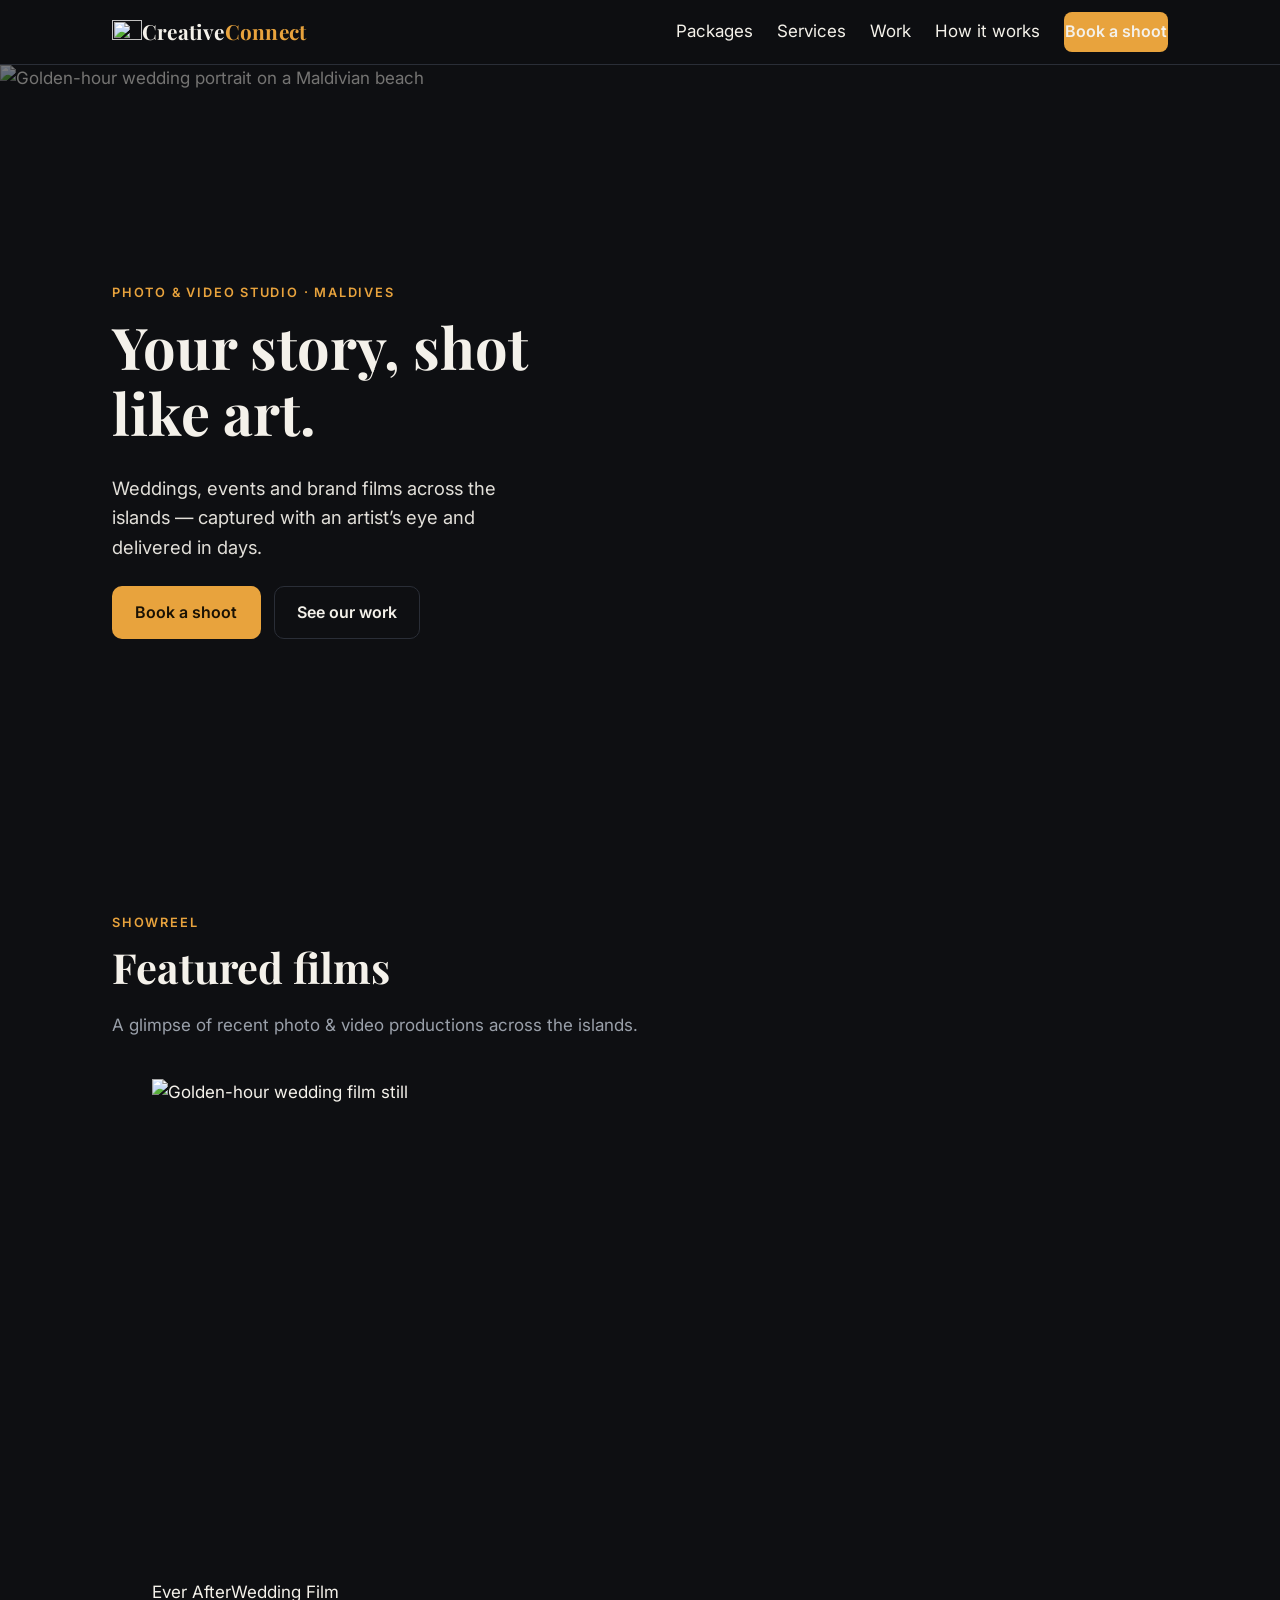
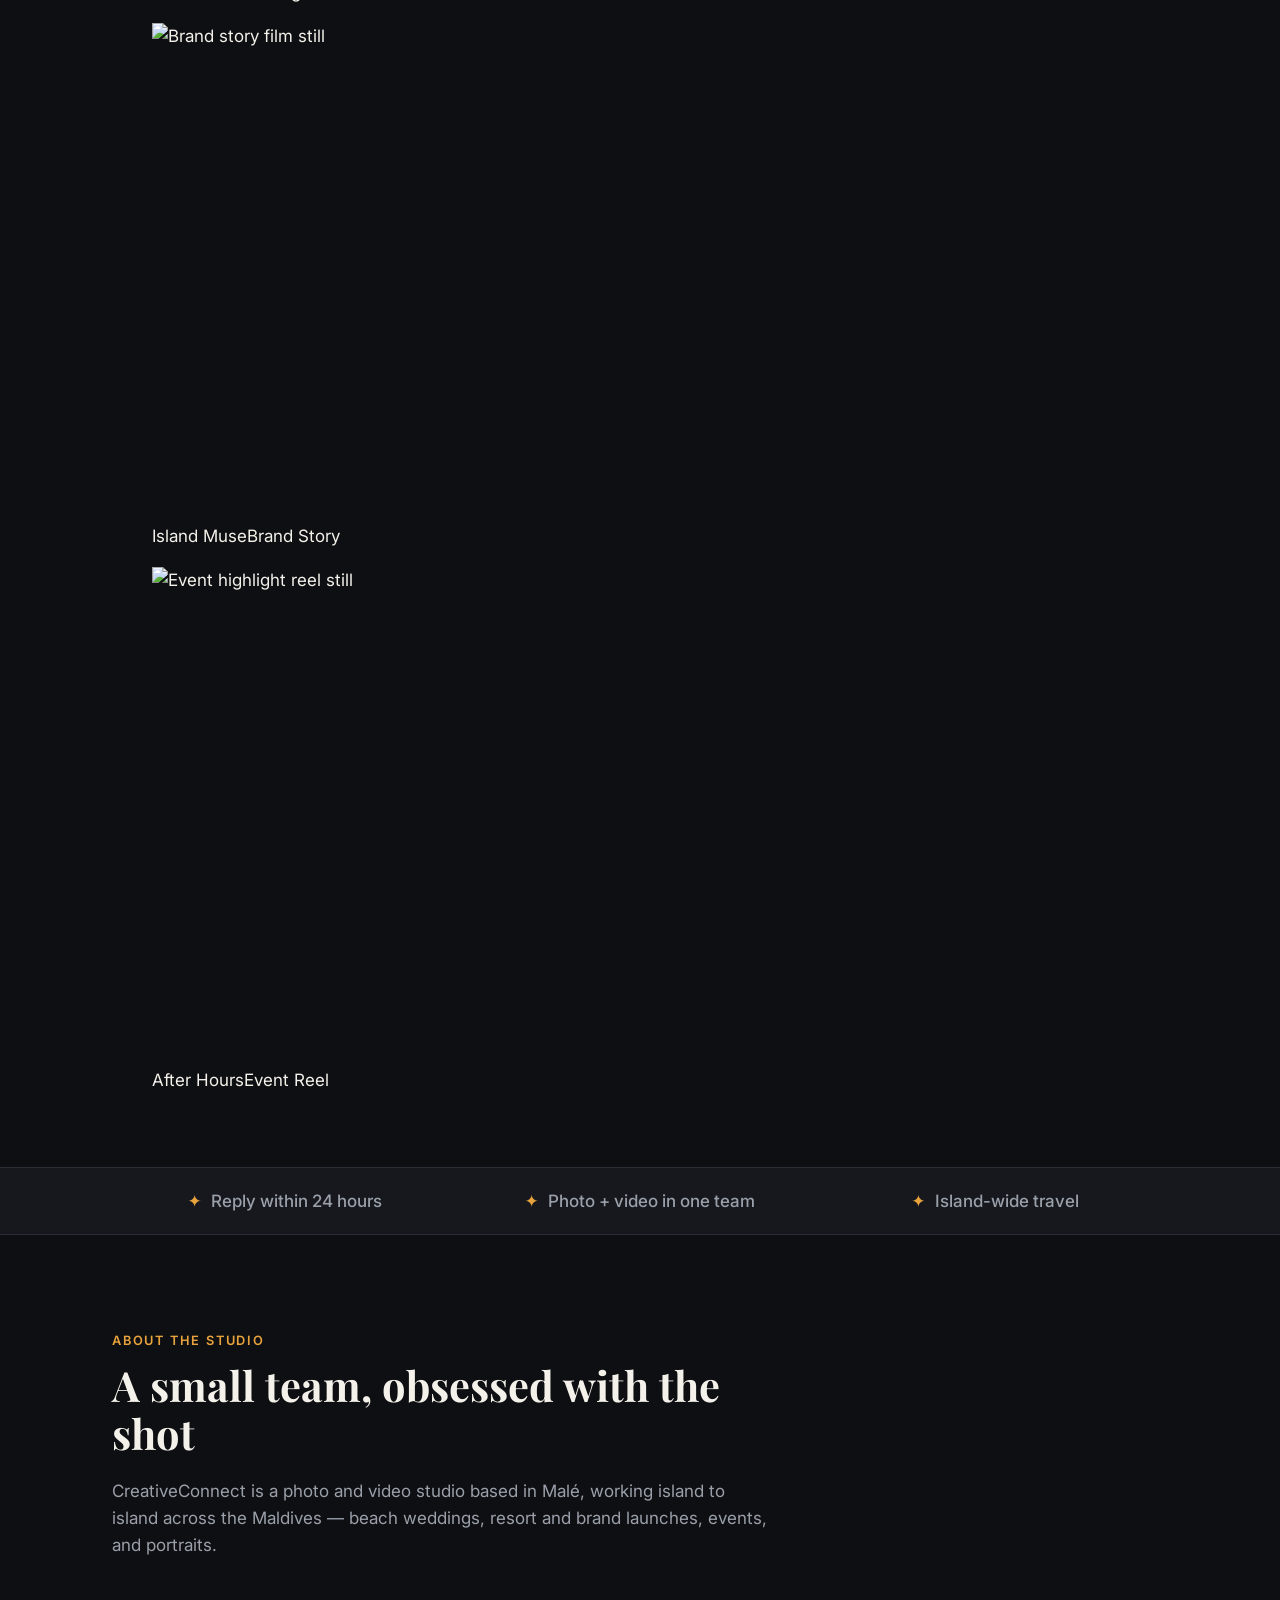
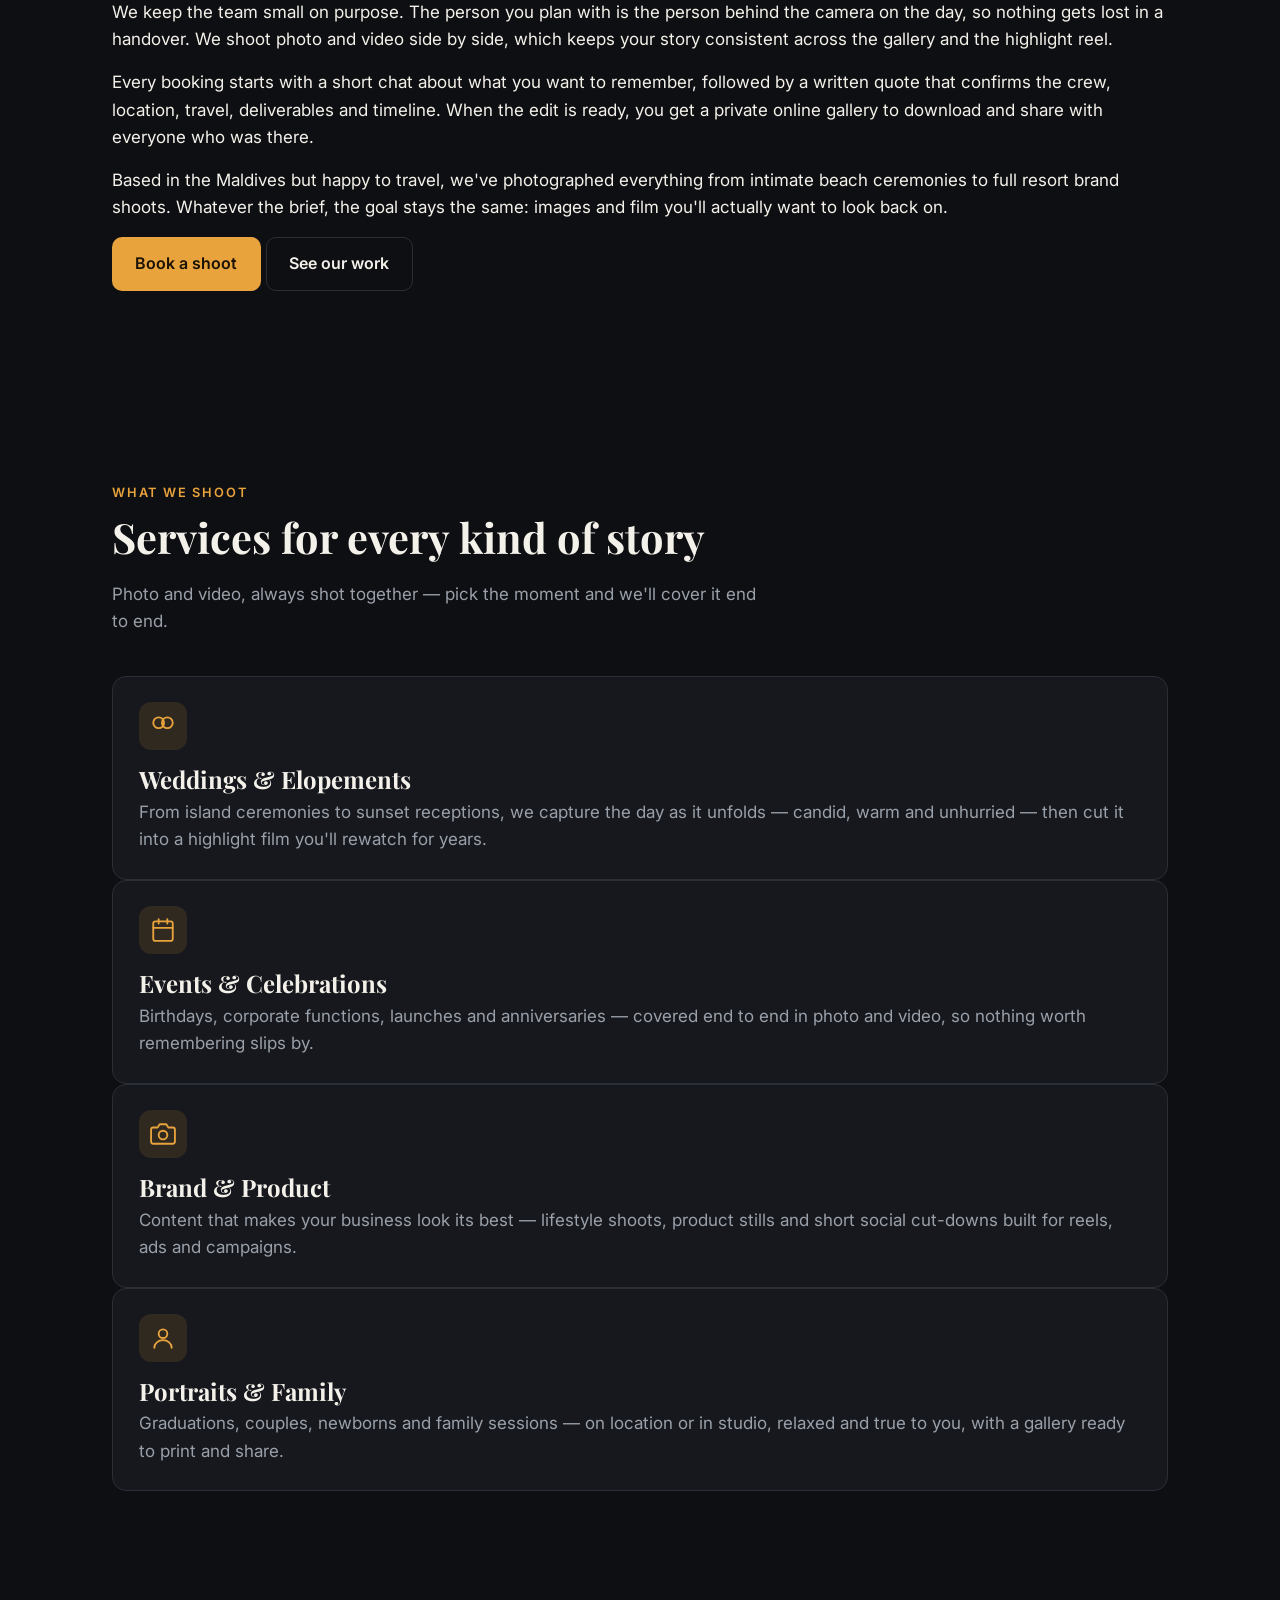
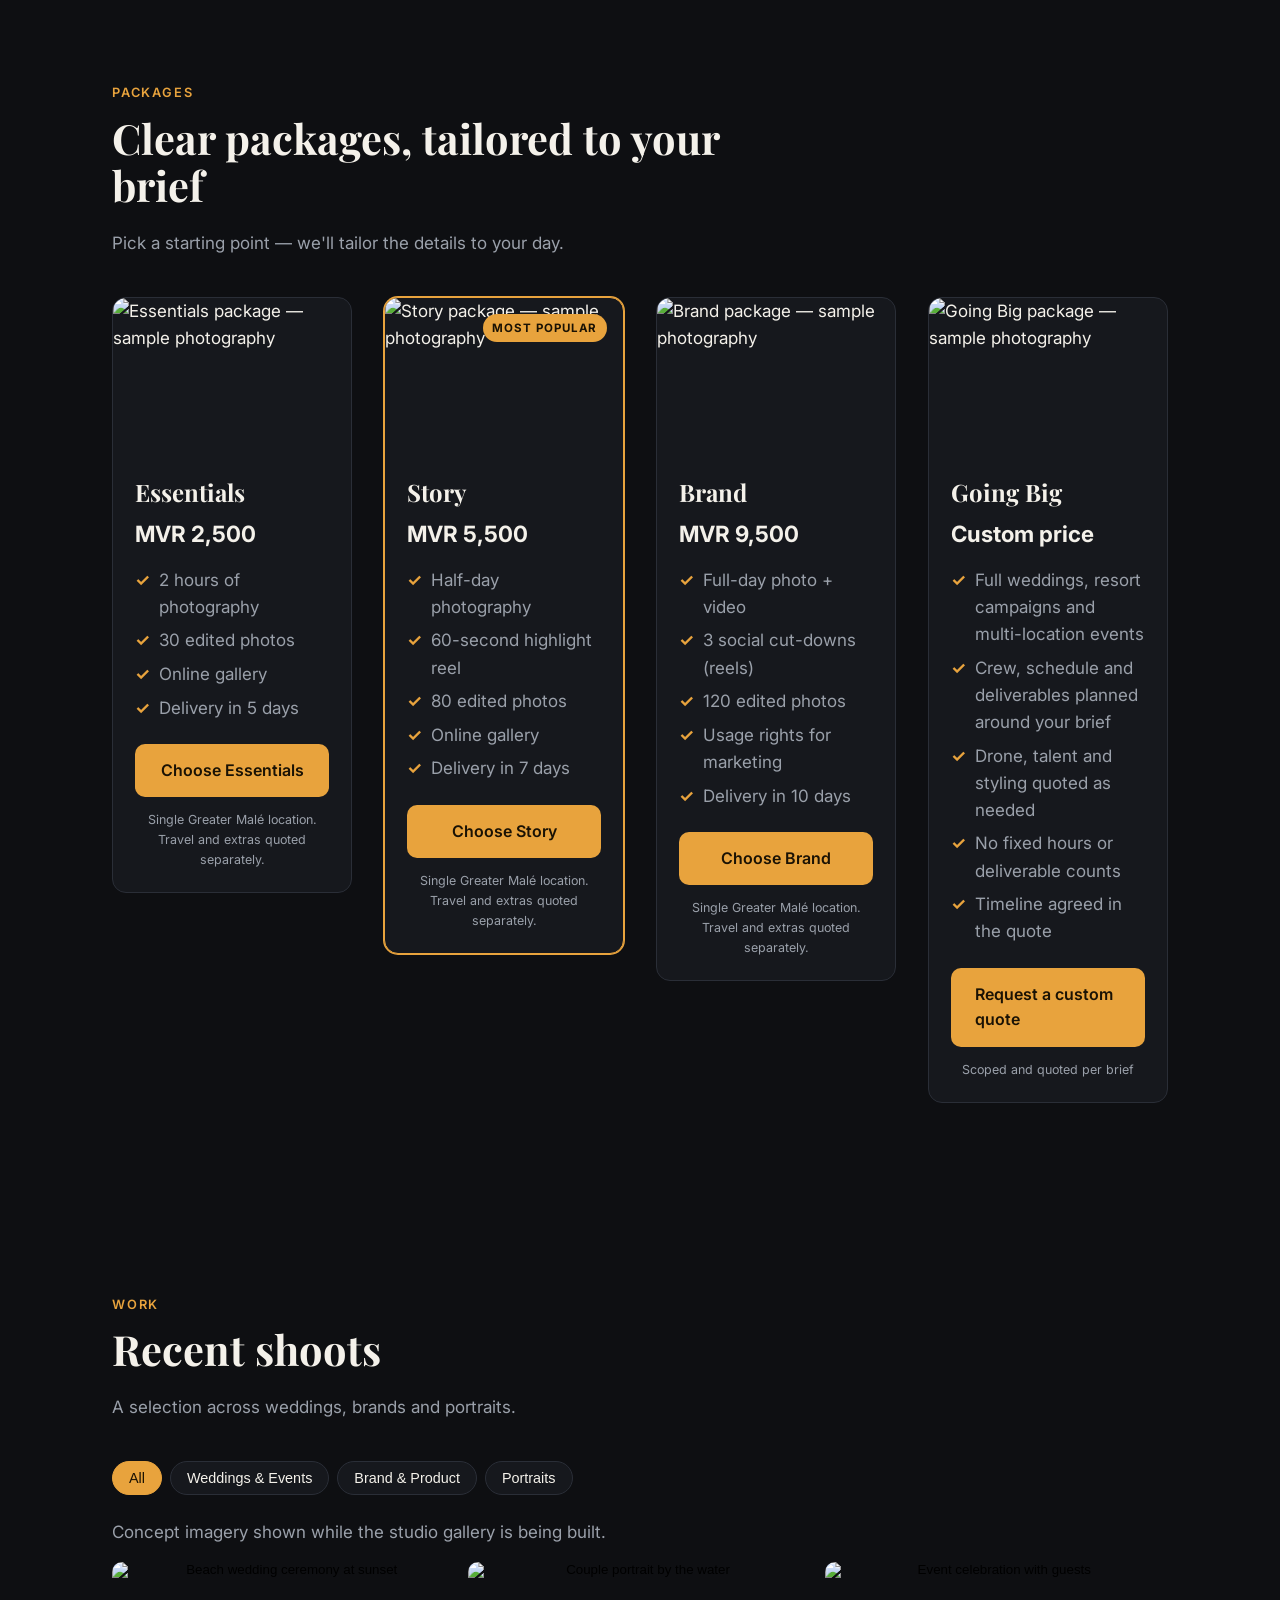
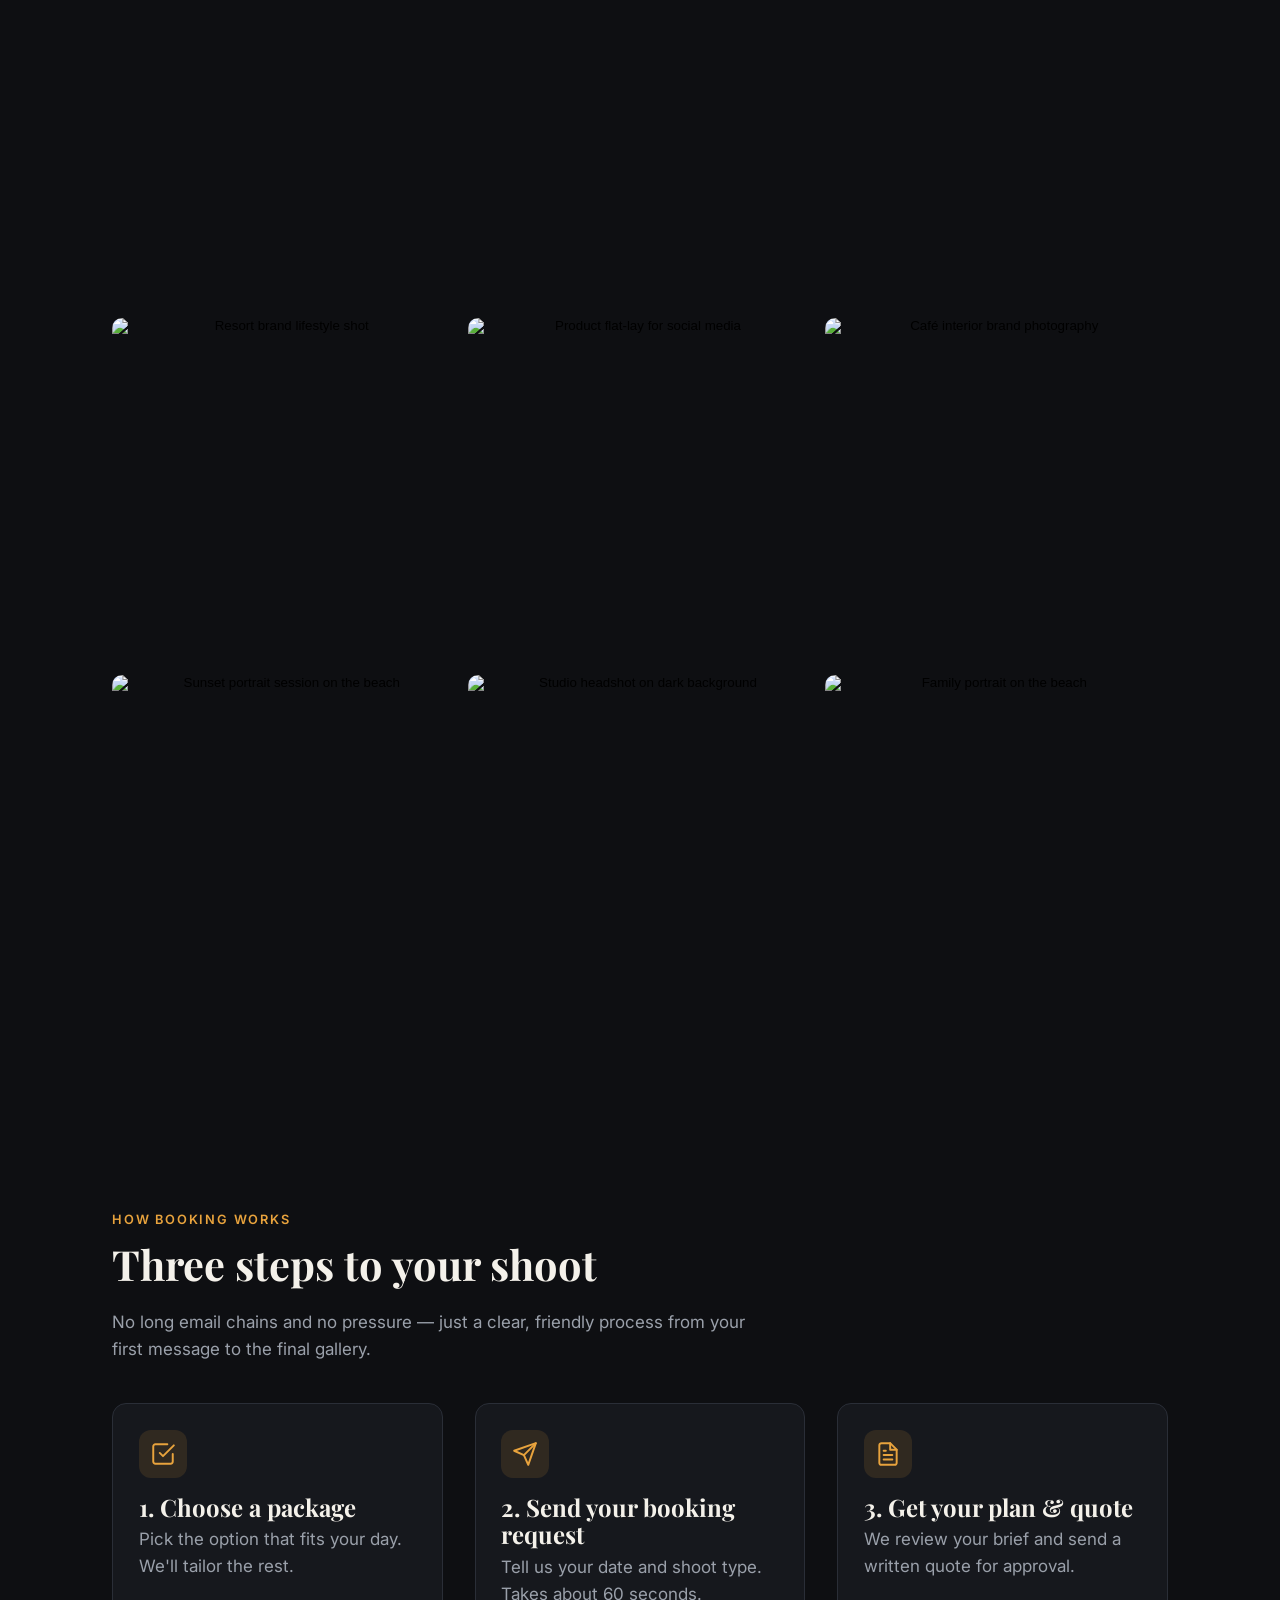
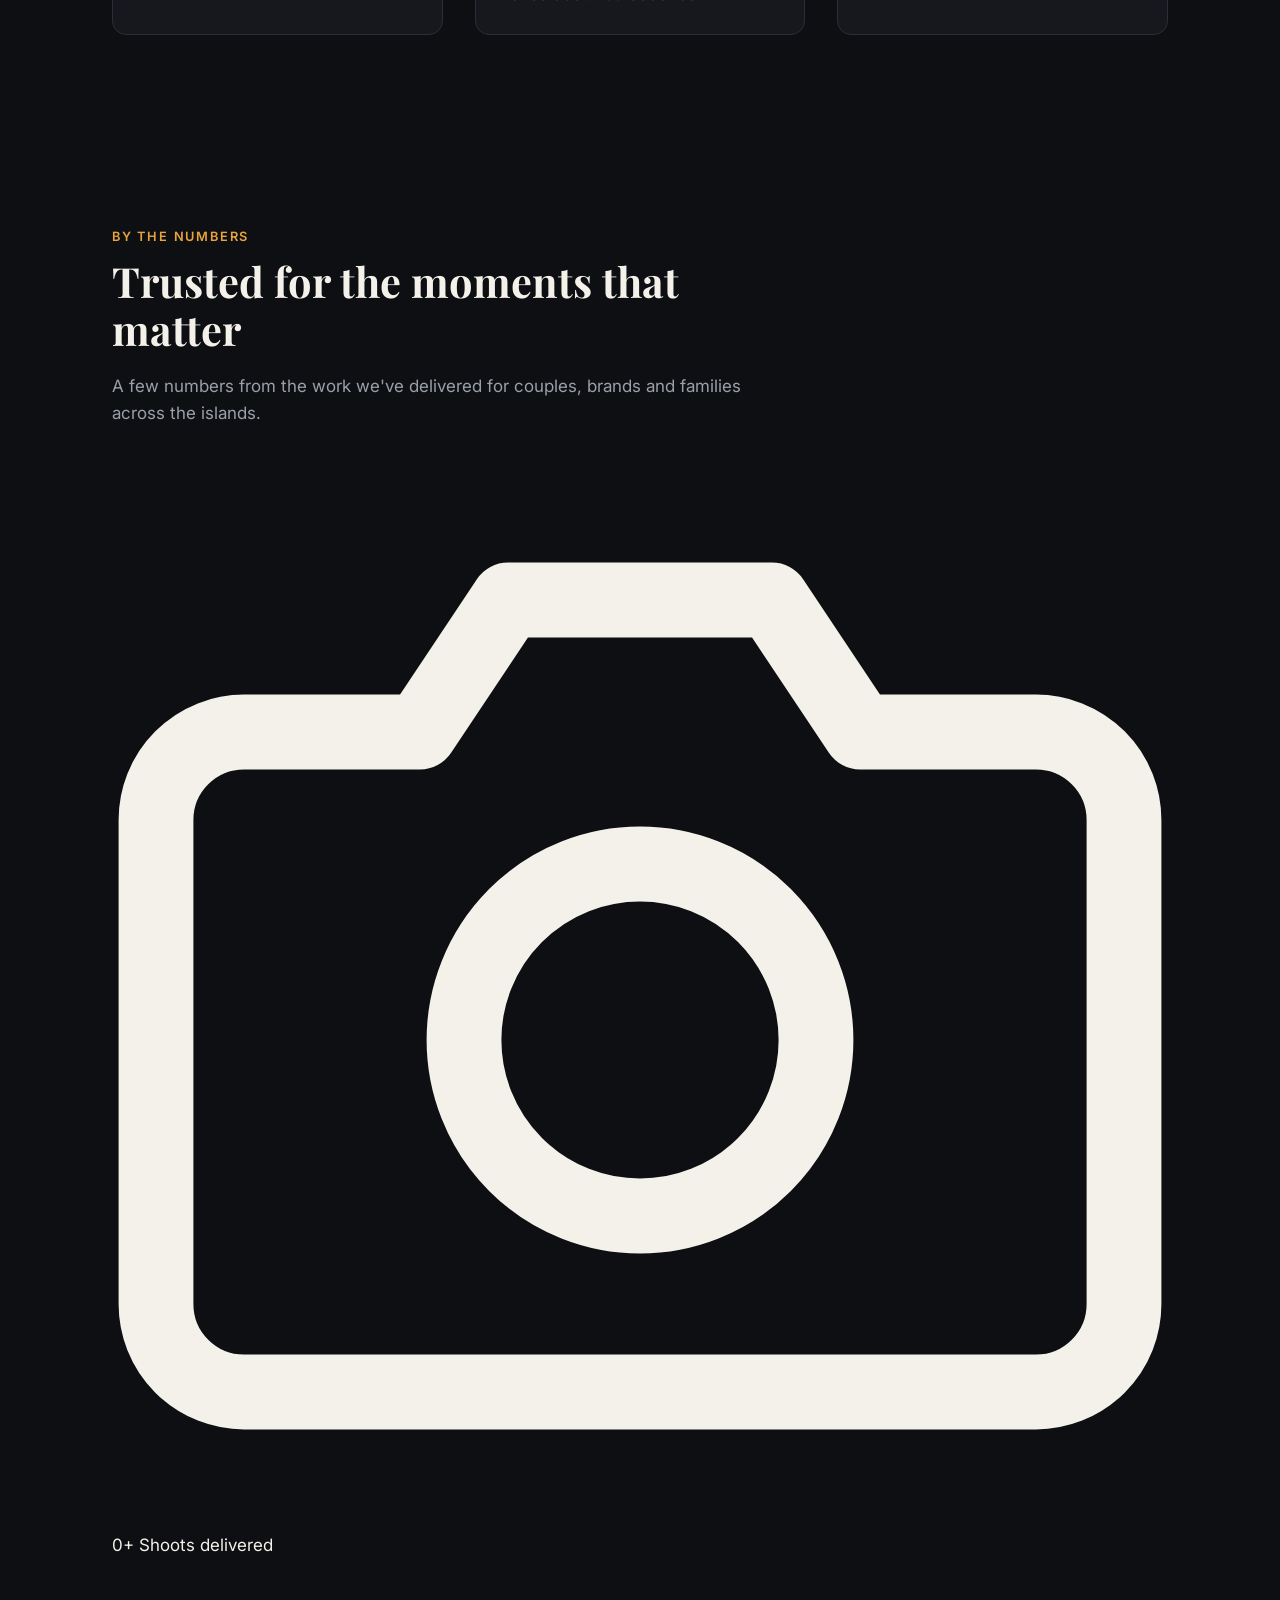
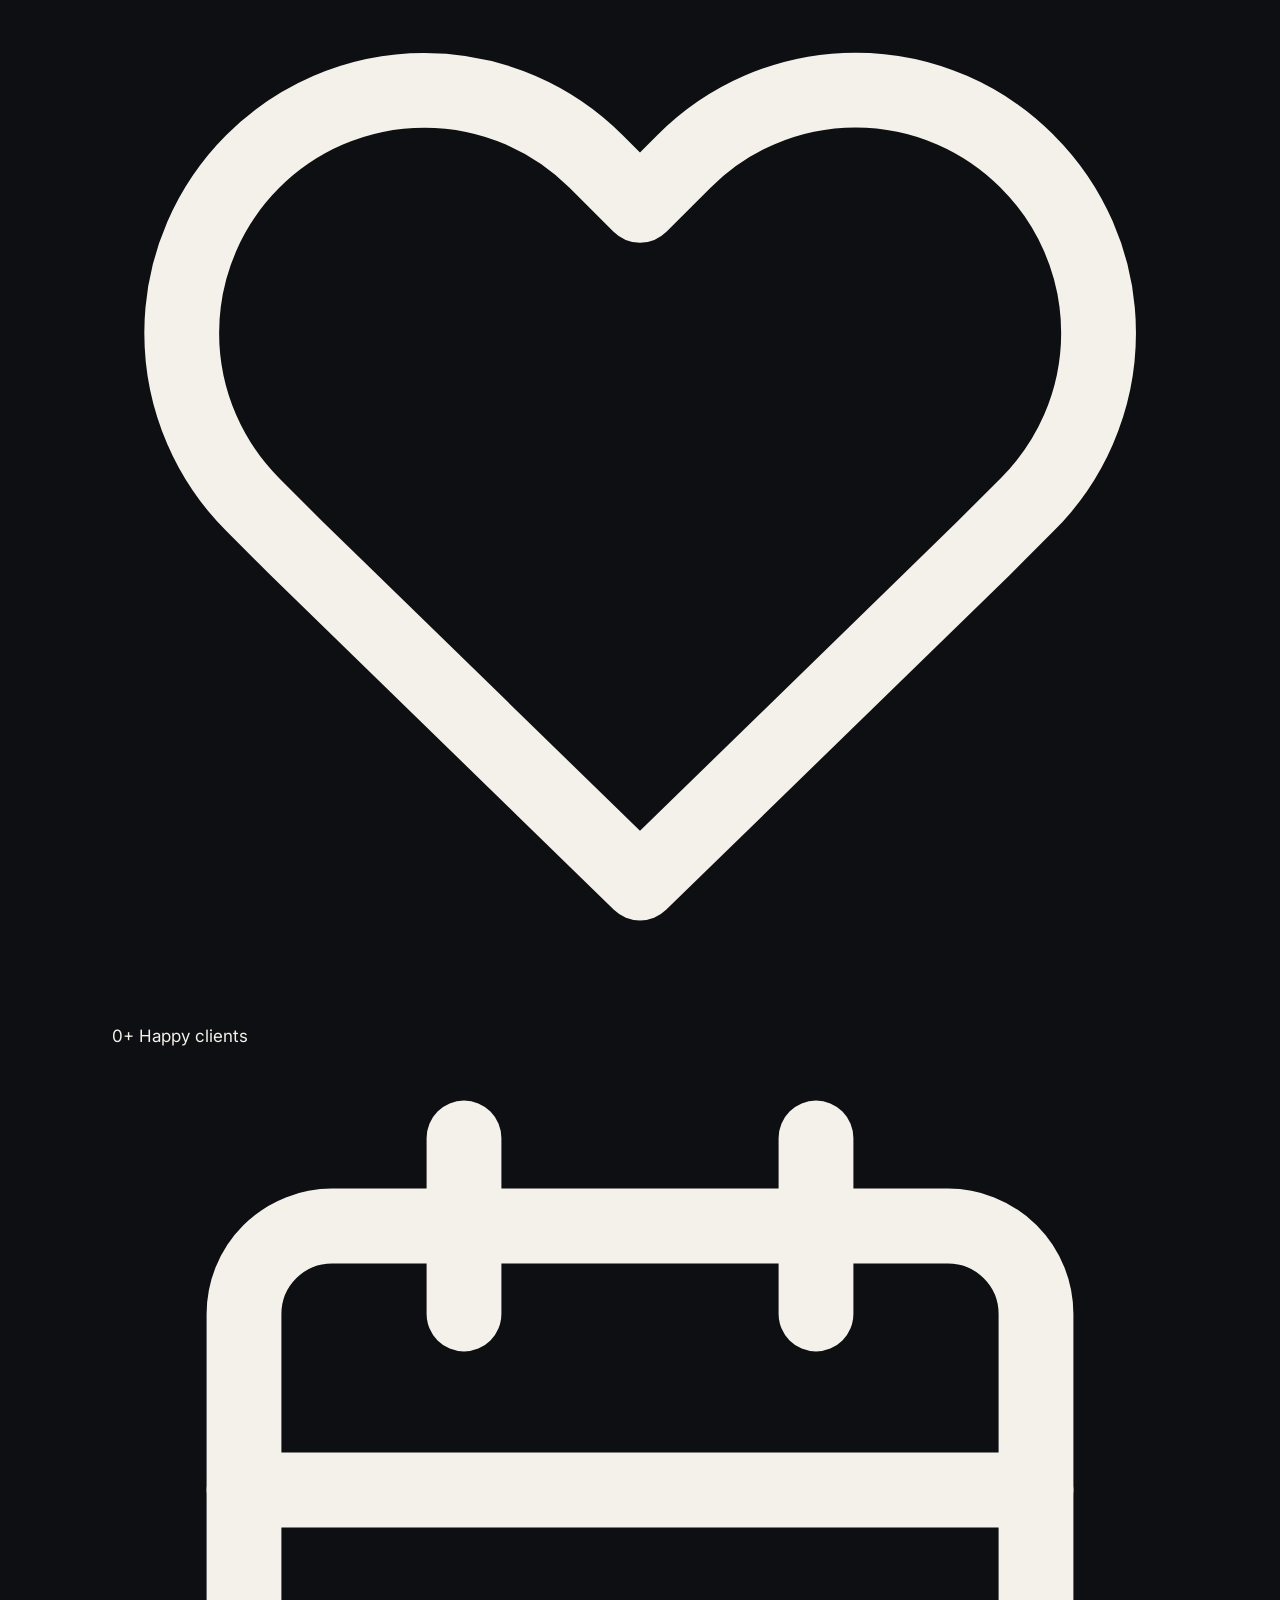
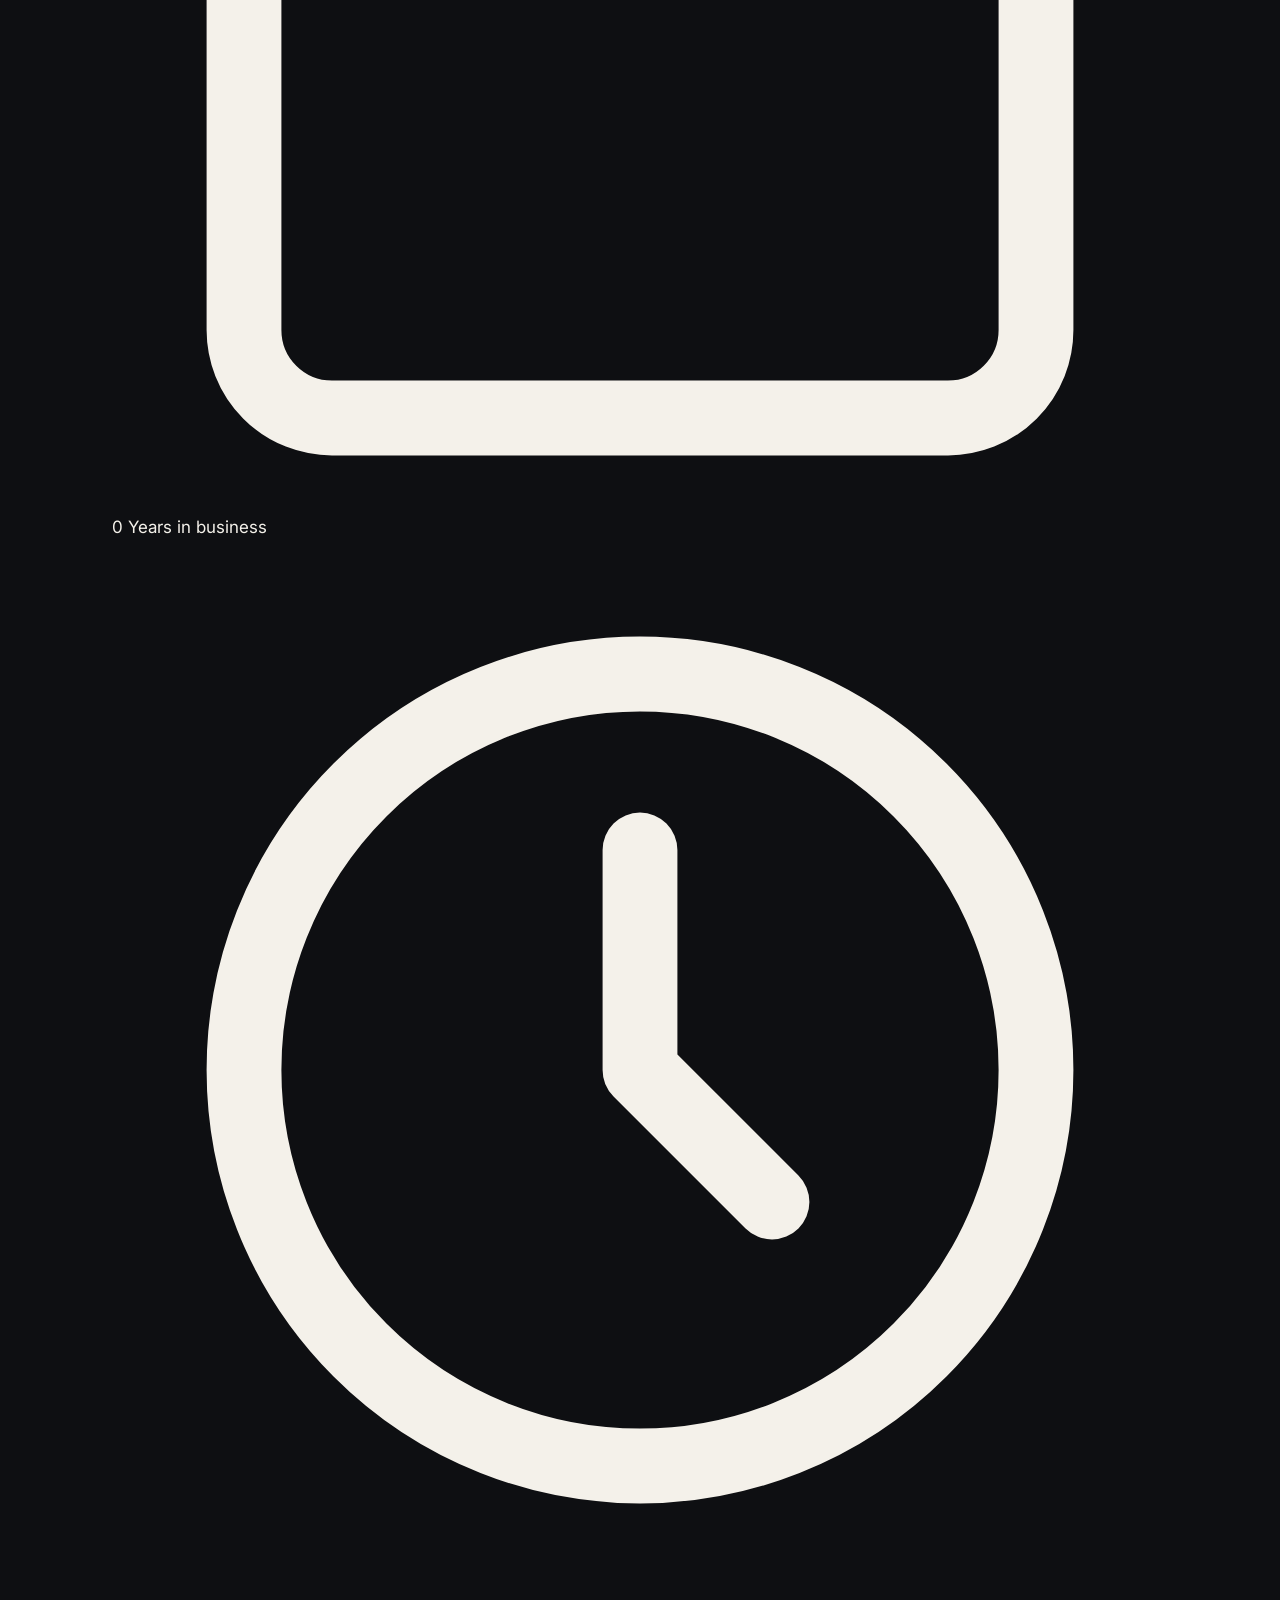
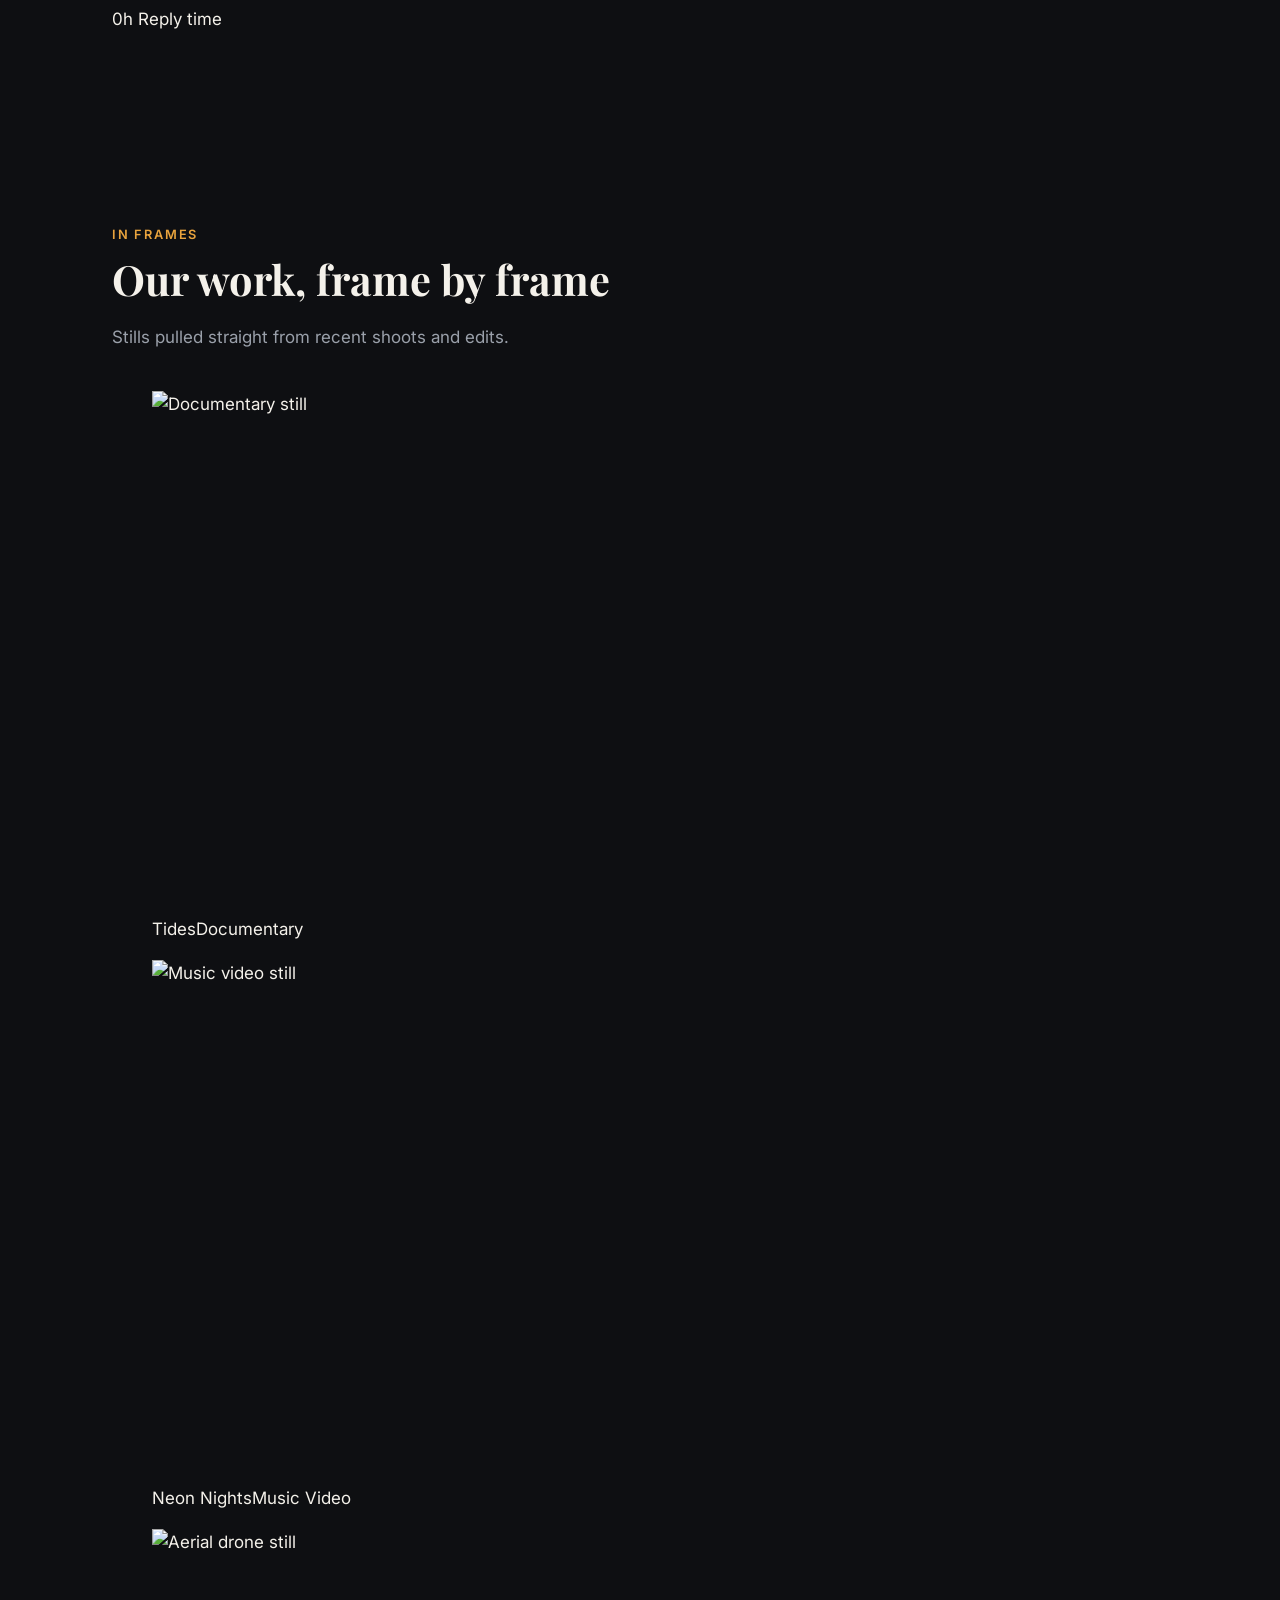
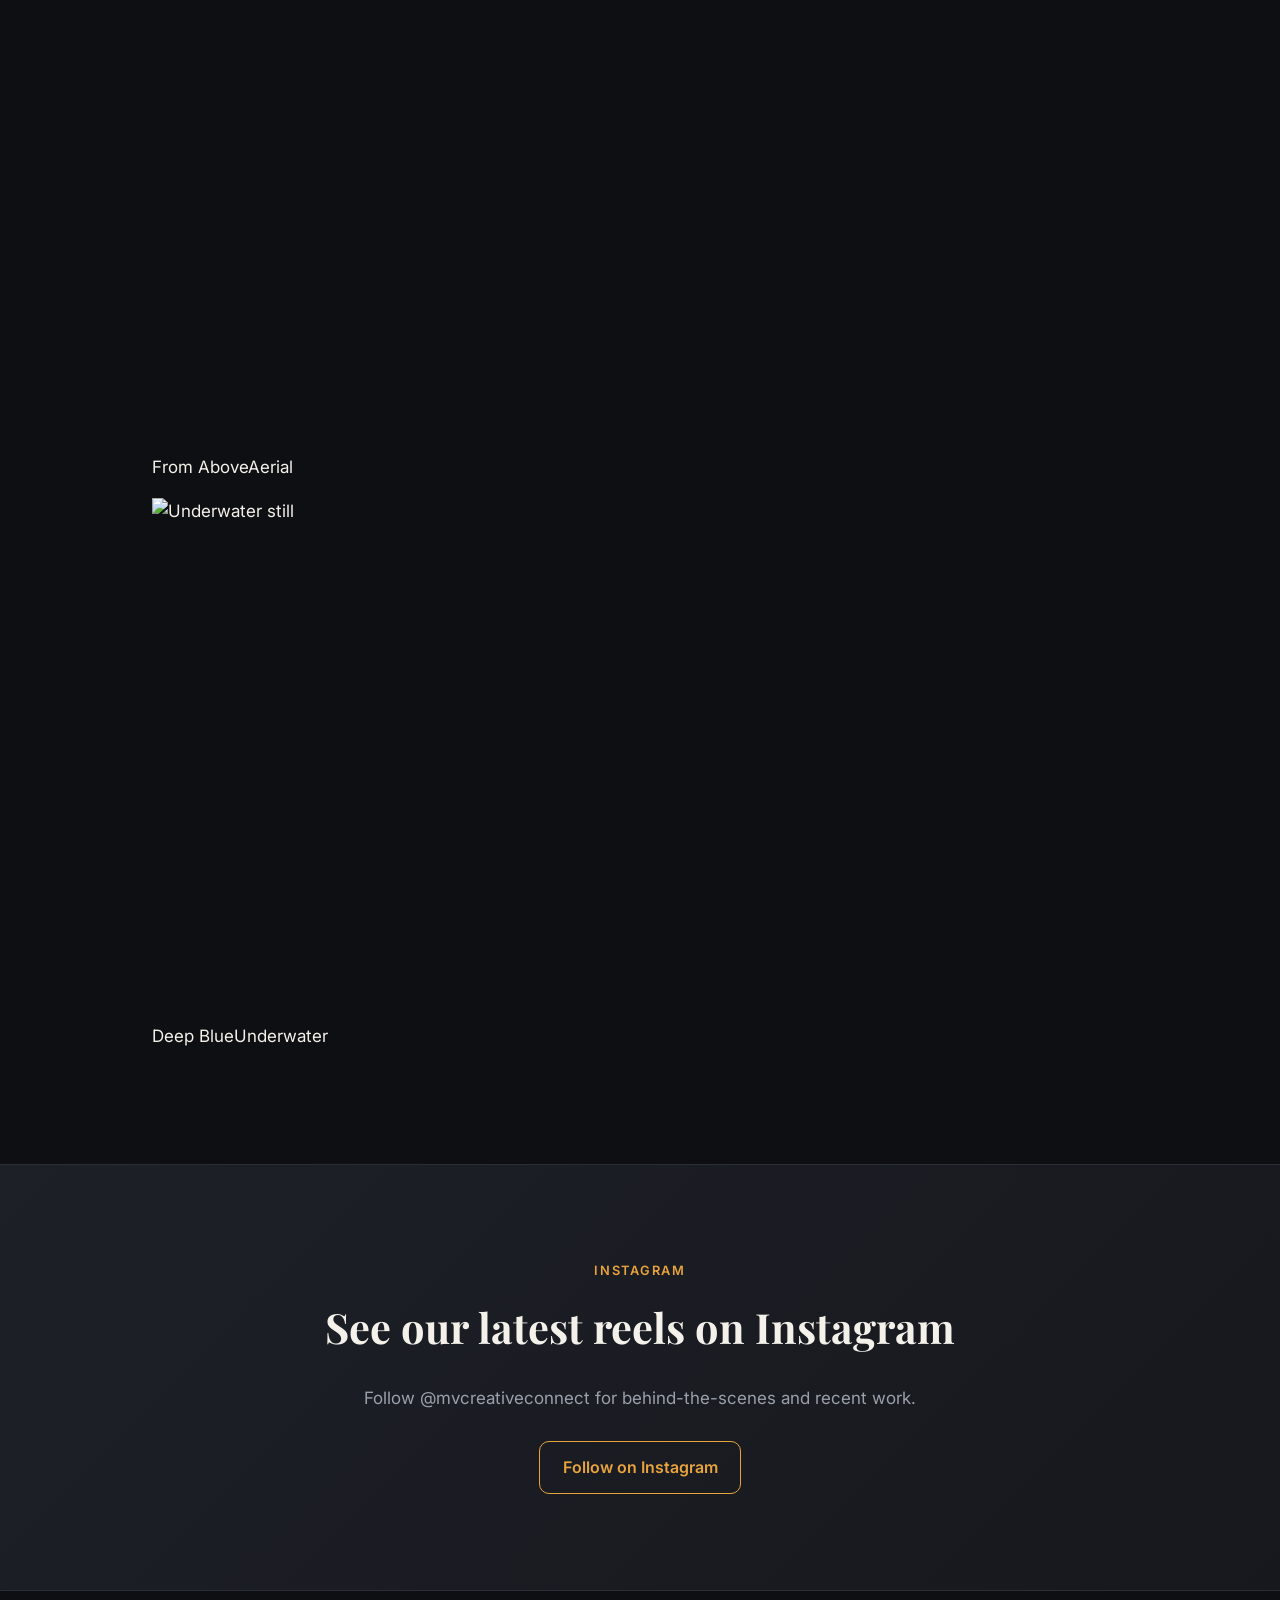
==== commit 6aa104a2: "Full self-service admin: live site-content editing via Supabase Bring back all admin features on the" ====
--- a/docs/index.html
+++ b/docs/index.html
@@ -69,9 +69,9 @@
       <div class="hero__dots" aria-label="Hero slideshow"></div>
       <div class="container">
         <div class="hero__content" data-reveal>
-          <p class="eyebrow">Photo &amp; video studio · Maldives</p>
-          <h1>Your story, shot like art.</h1>
-          <p class="hero__sub">Weddings, events and brand films across the islands — captured with an artist’s eye and delivered in days.</p>
+          <p class="eyebrow" data-cc="hero-eyebrow">Photo &amp; video studio · Maldives</p>
+          <h1 data-cc="hero-title">Your story, shot like art.</h1>
+          <p class="hero__sub" data-cc="hero-subtitle">Weddings, events and brand films across the islands — captured with an artist’s eye and delivered in days.</p>
           <div class="hero__actions">
             <a class="btn btn-primary" href="booking.html" data-cta="hero">Book a shoot</a>
             <a class="btn btn-ghost" href="#work">See our work</a>
@@ -111,7 +111,7 @@
     <!-- ================= TRUST STRIP ================= -->
     <section class="trust">
       <div class="container">
-        <ul>
+        <ul data-cc="trust-list">
           <li>Reply within 24 hours</li>
           <li>Photo + video in one team</li>
           <li>Island-wide travel</li>
@@ -362,7 +362,7 @@
       <div class="site-footer__grid">
         <div>
           <a class="brand" href="index.html"><img class="brand__mark" src="assets/img/logo.svg" alt="" width="30" height="30" aria-hidden="true">Creative<b>Connect</b></a>
-          <p class="site-footer__about">Photo and video production across the Maldives. We help couples and brands turn moments into work they&#39;re proud to share.</p>
+          <p class="site-footer__about" data-cc="footer-about">Photo and video production across the Maldives. We help couples and brands turn moments into work they&#39;re proud to share.</p>
         </div>
         <div>
           <h4>Explore</h4>
@@ -397,6 +397,7 @@
   </div>
 
   <script src="assets/js/config.js"></script>
+  <script src="assets/js/content.js"></script>
   <script src="assets/js/analytics.js"></script>
   <script src="assets/js/main.js"></script>
 </body>
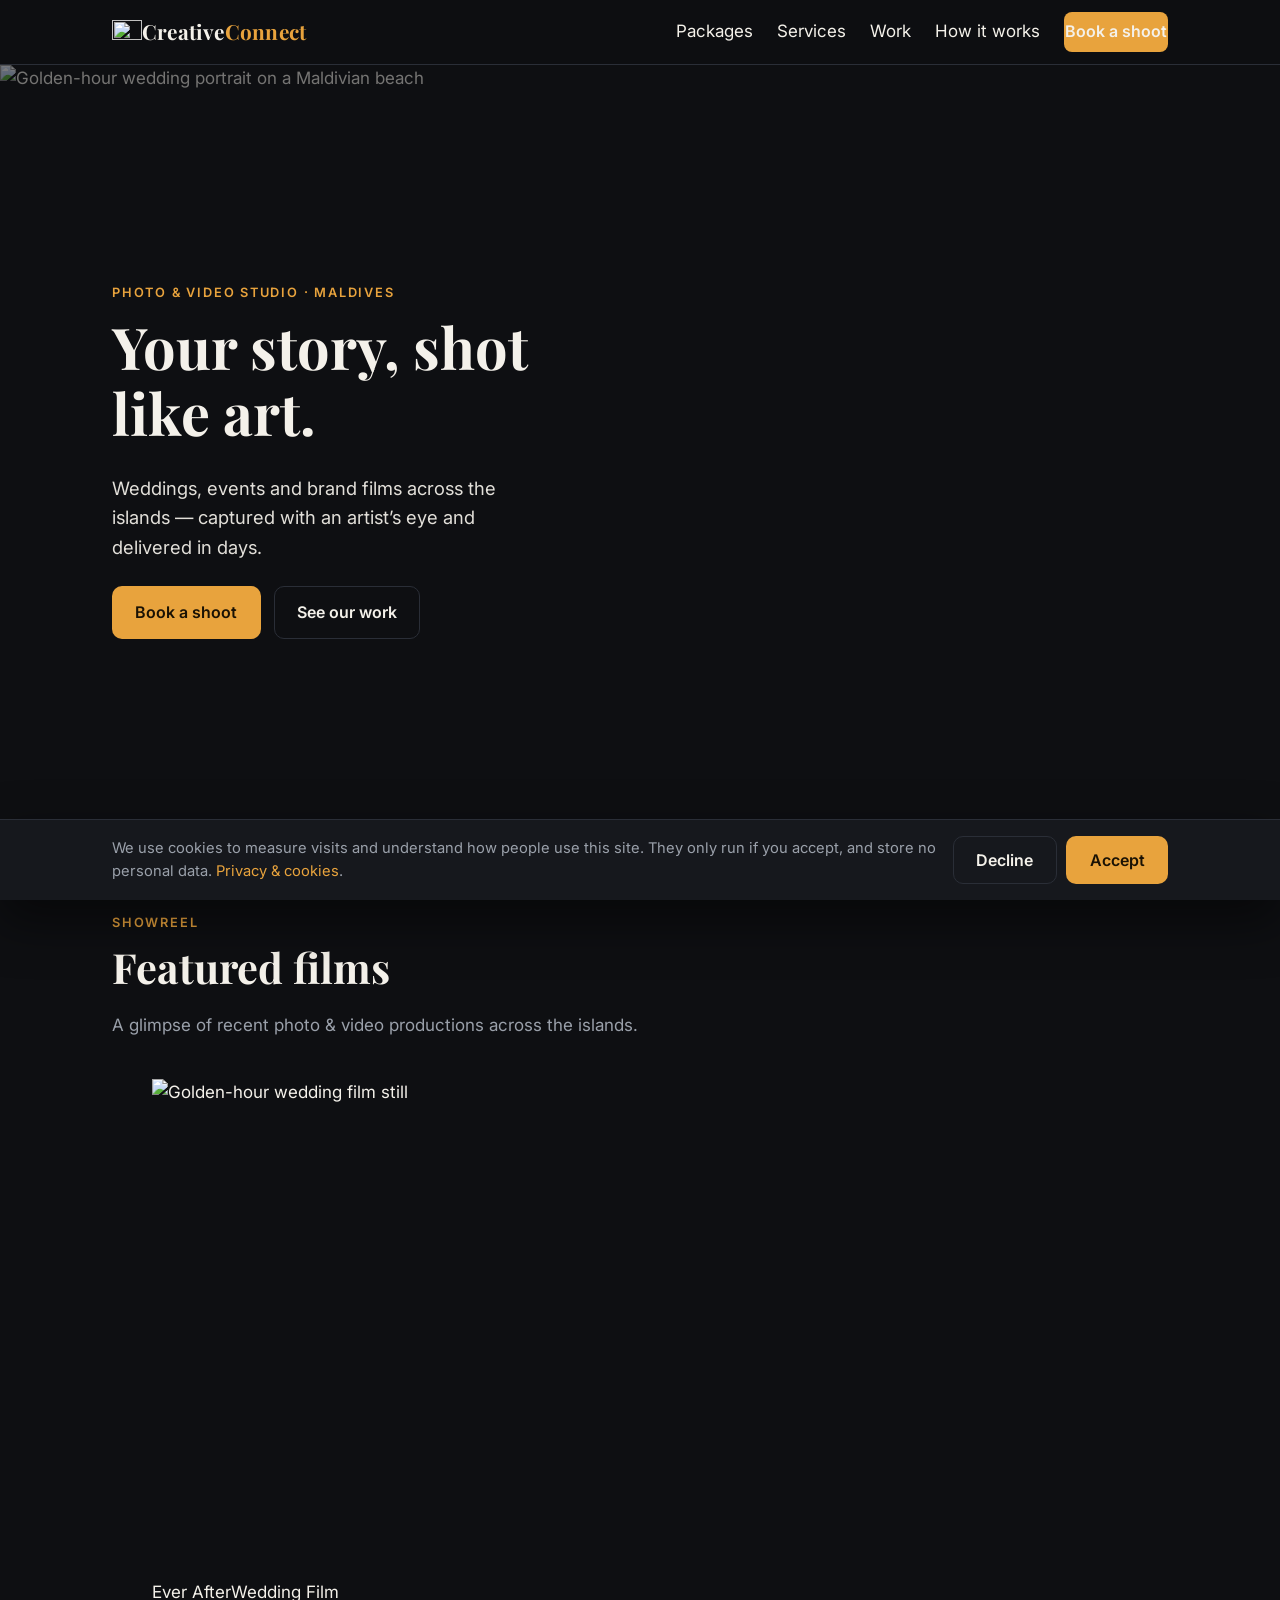
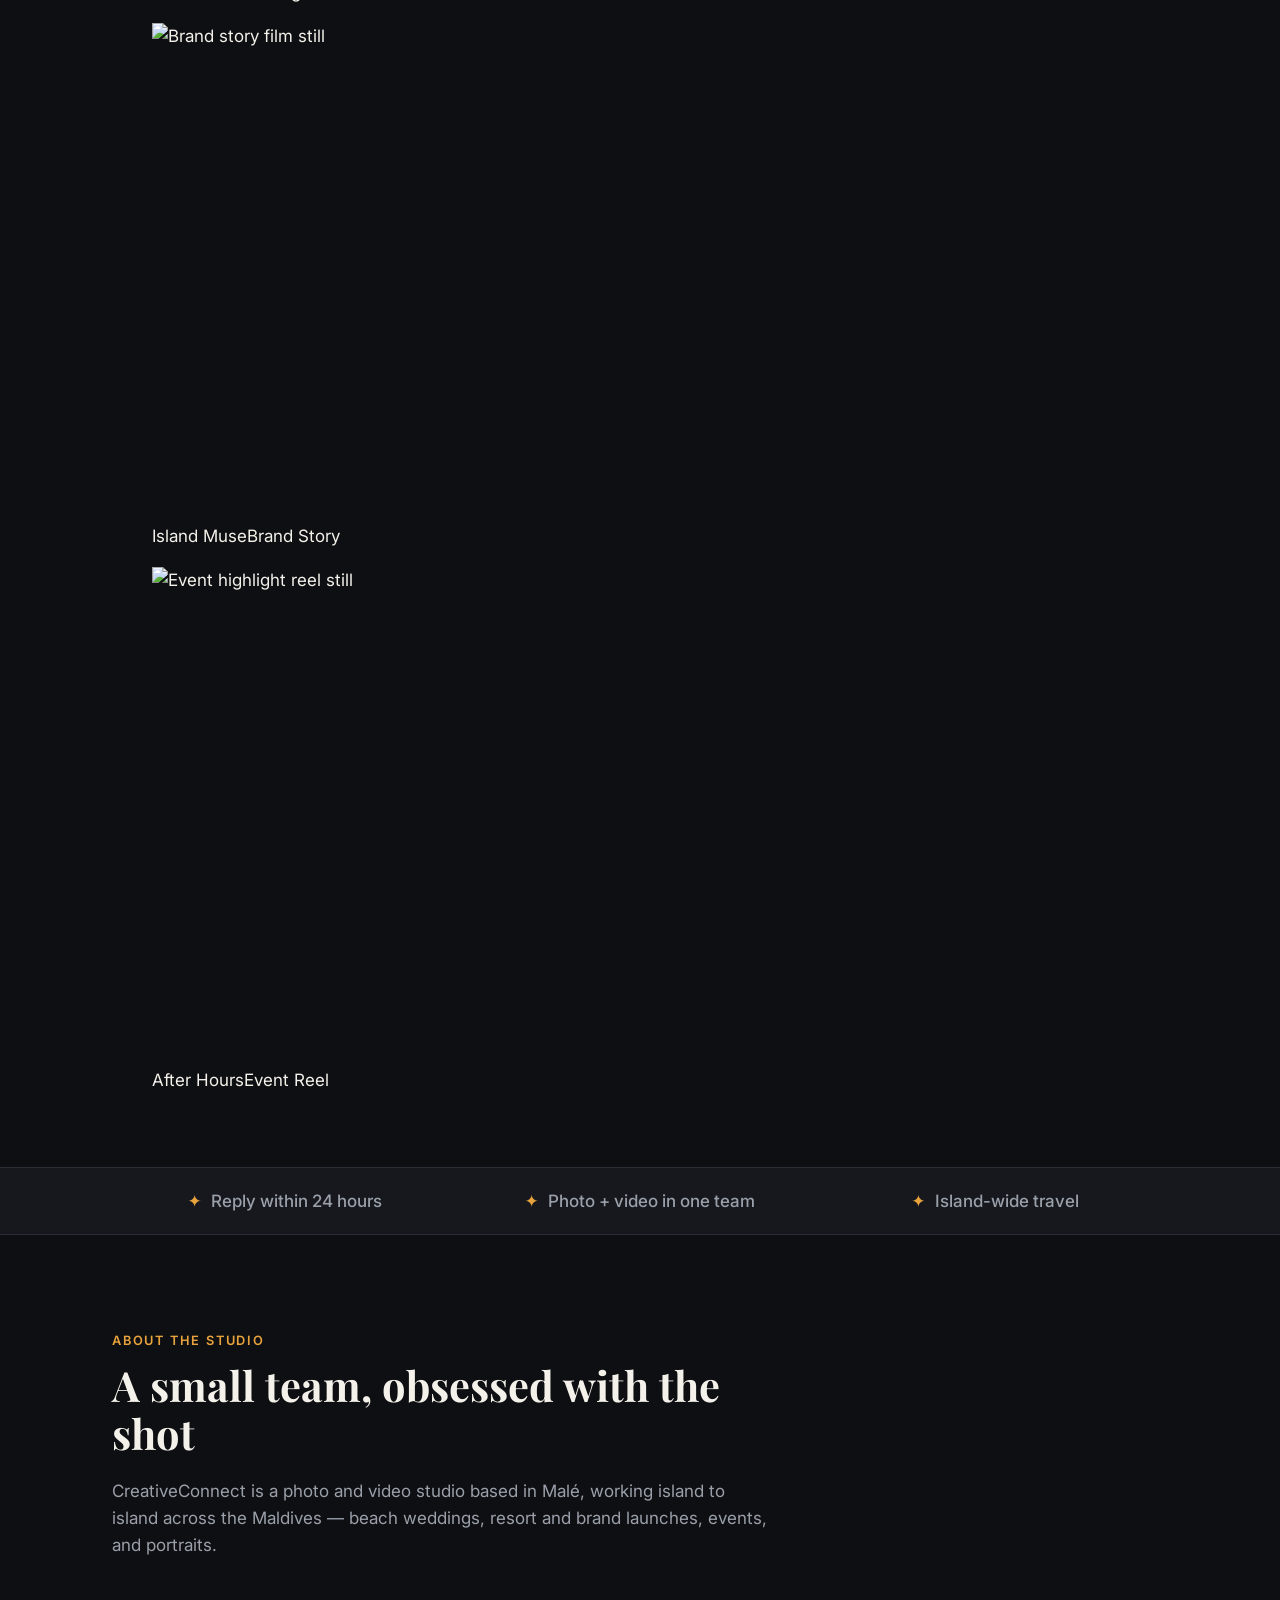
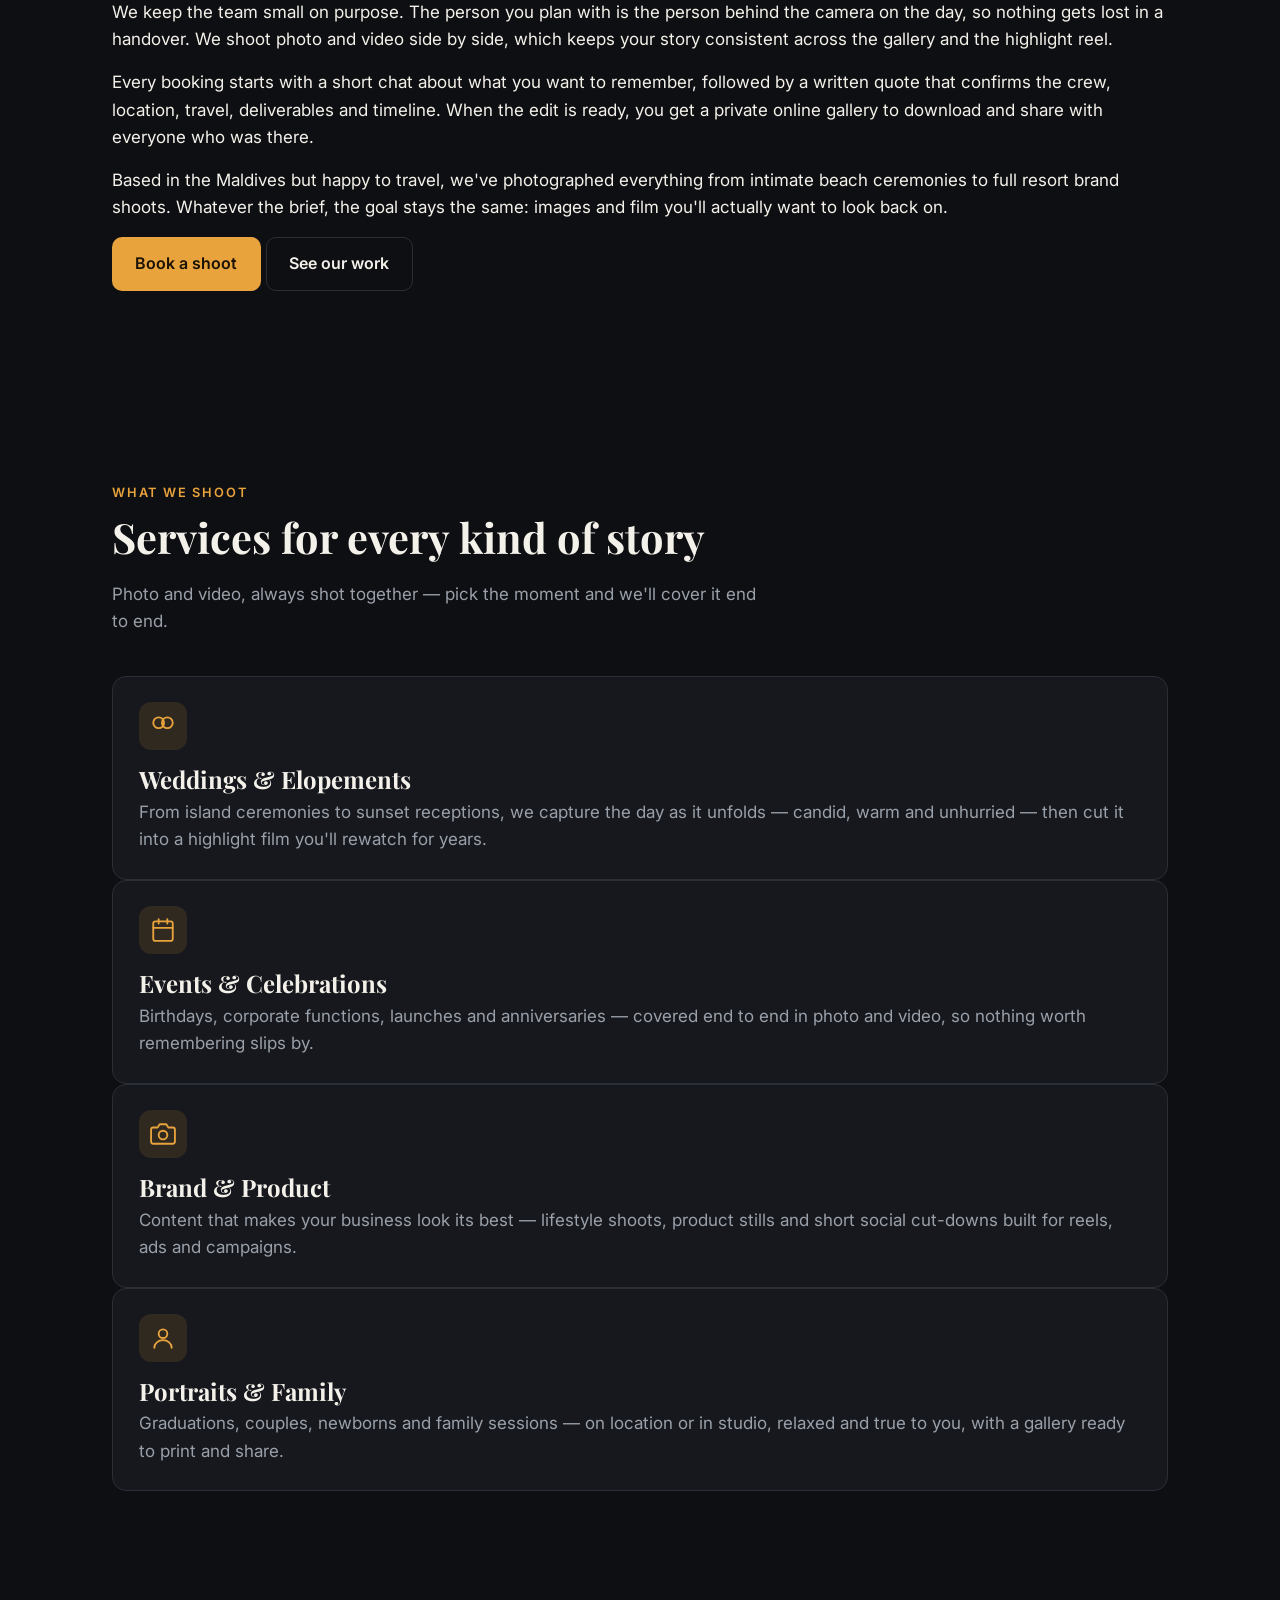
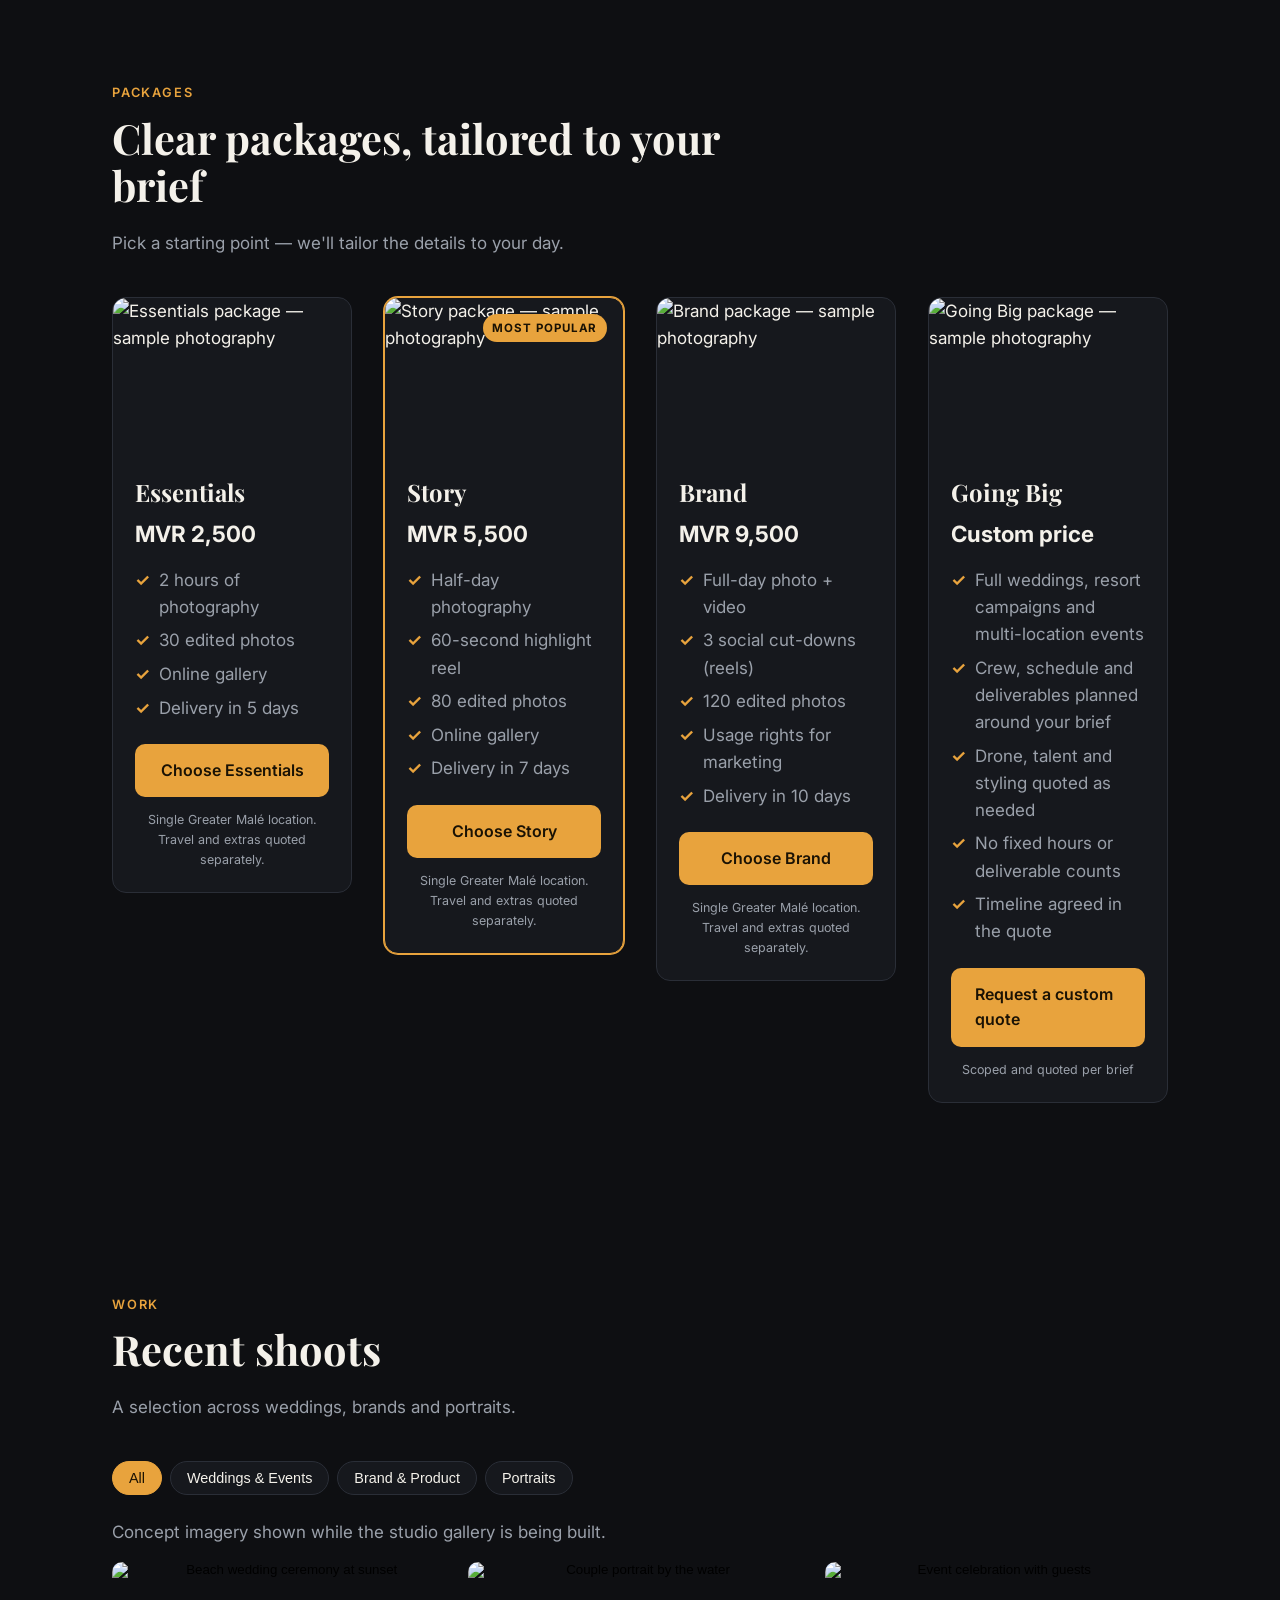
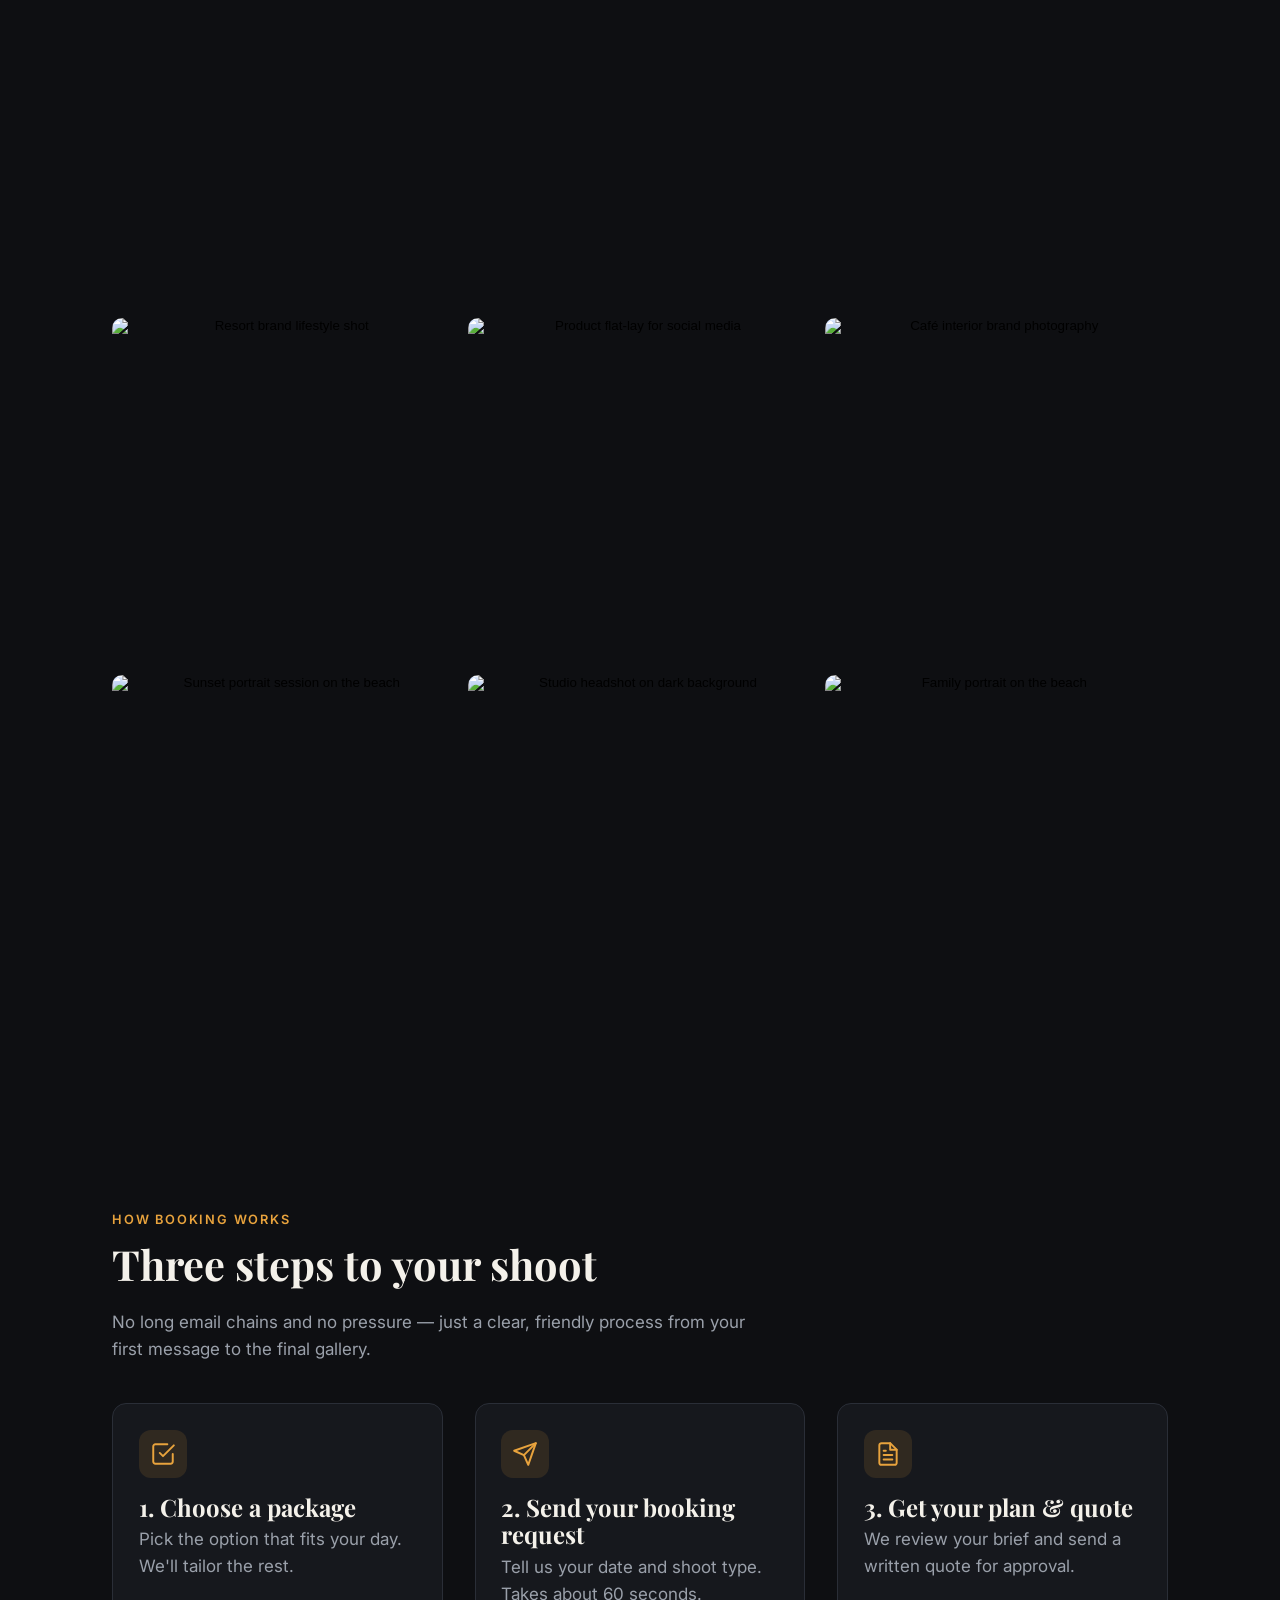
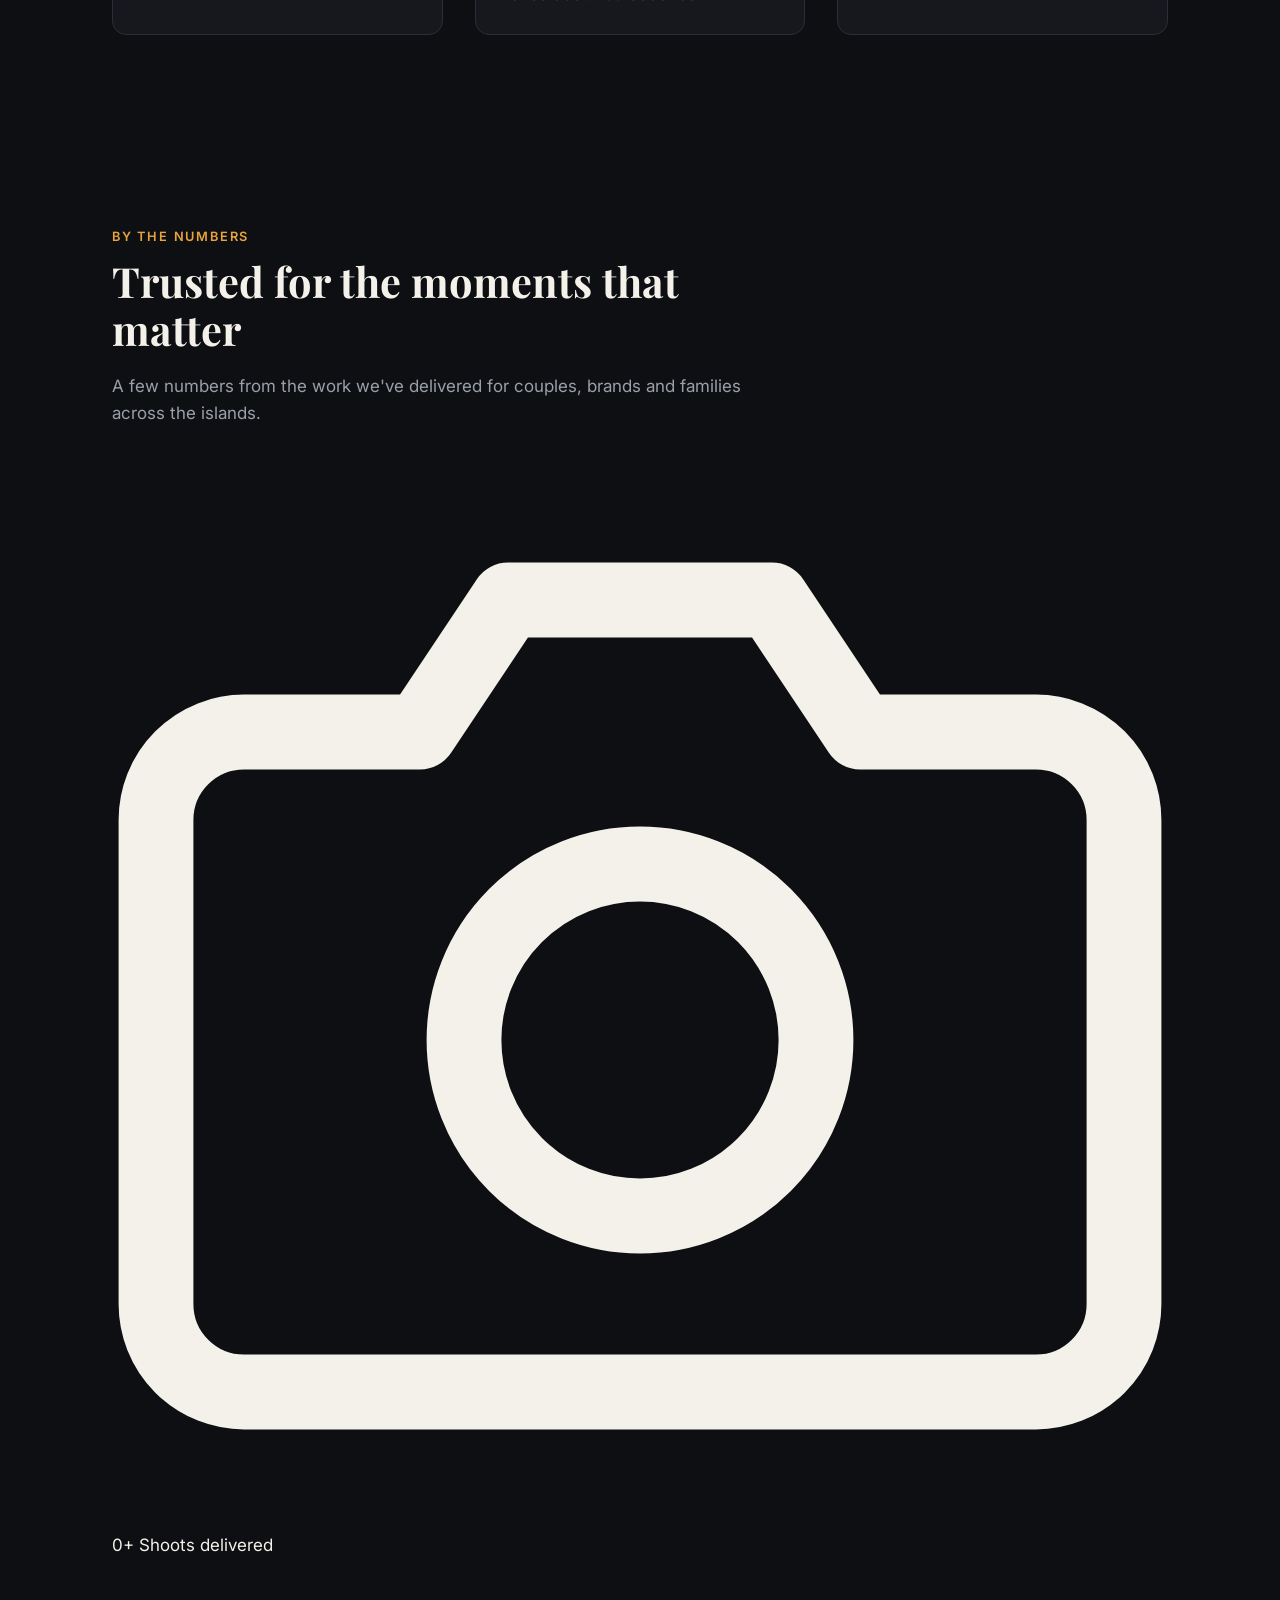
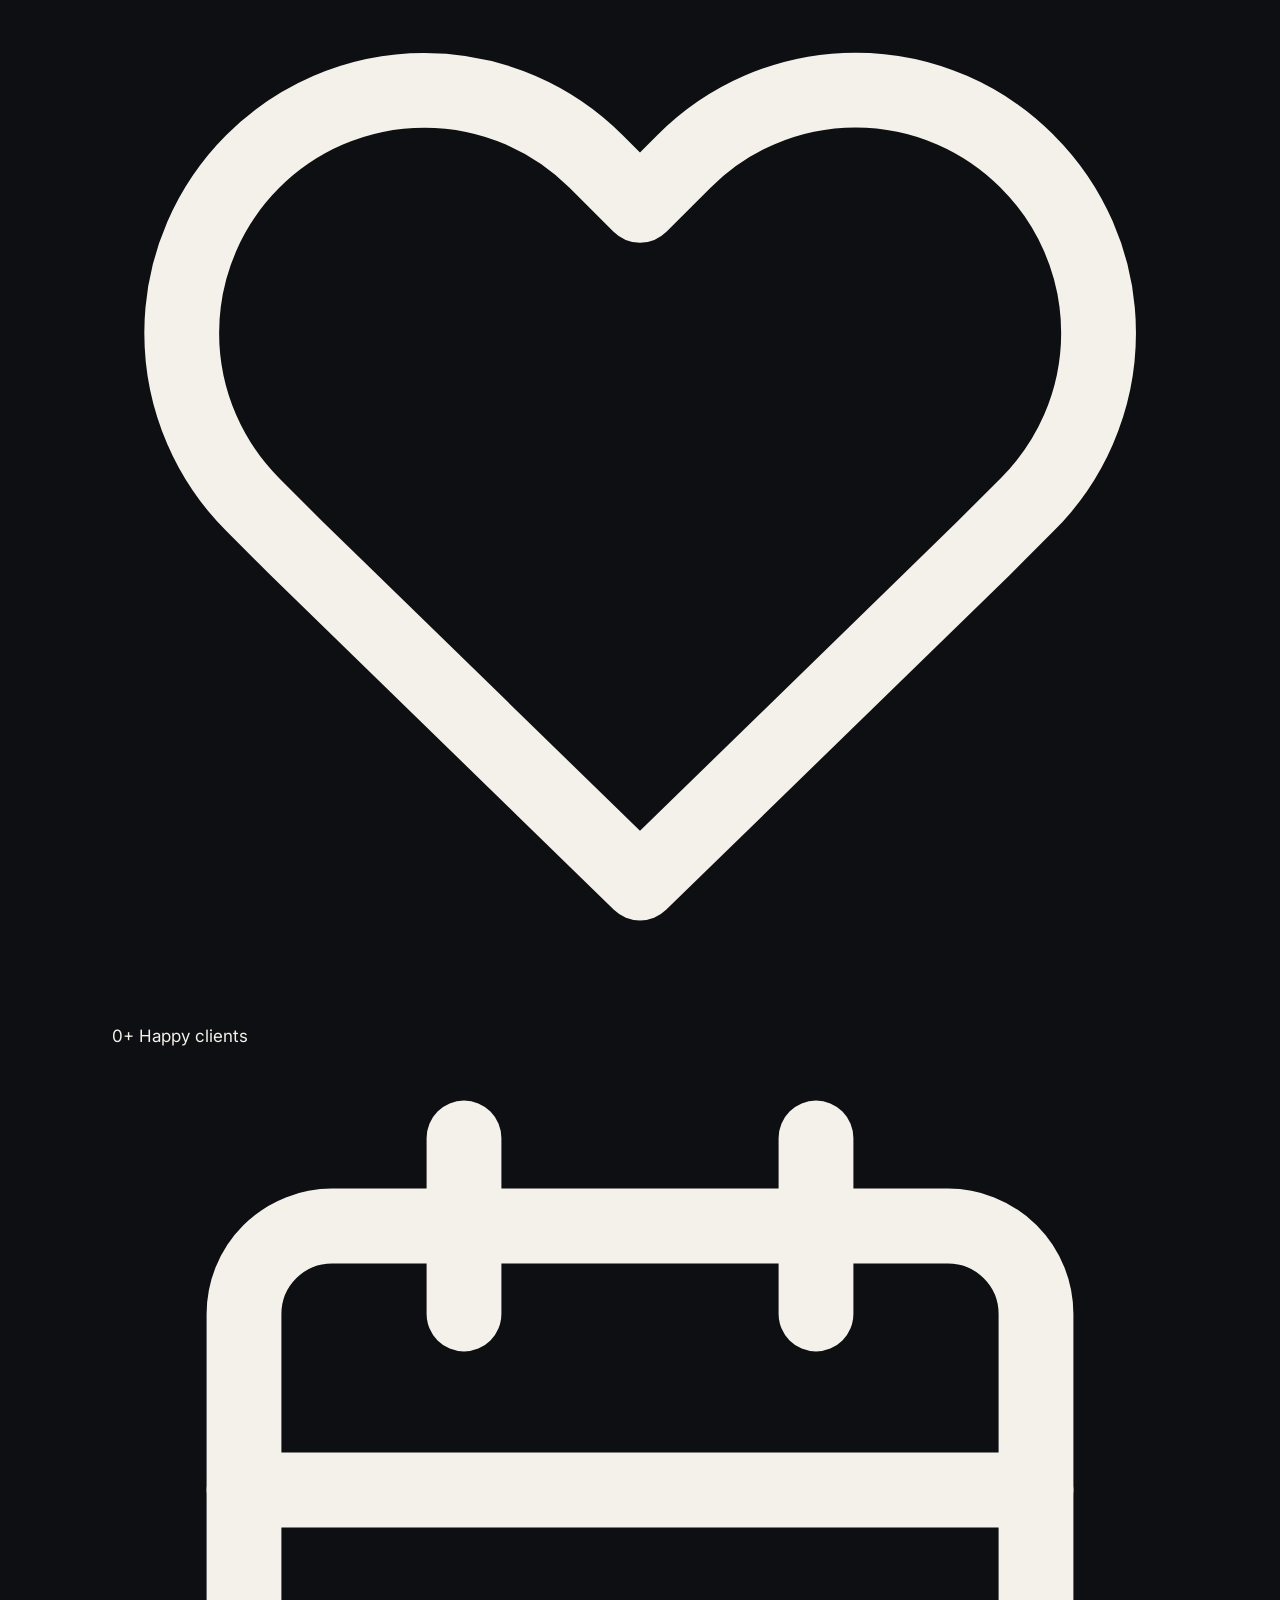
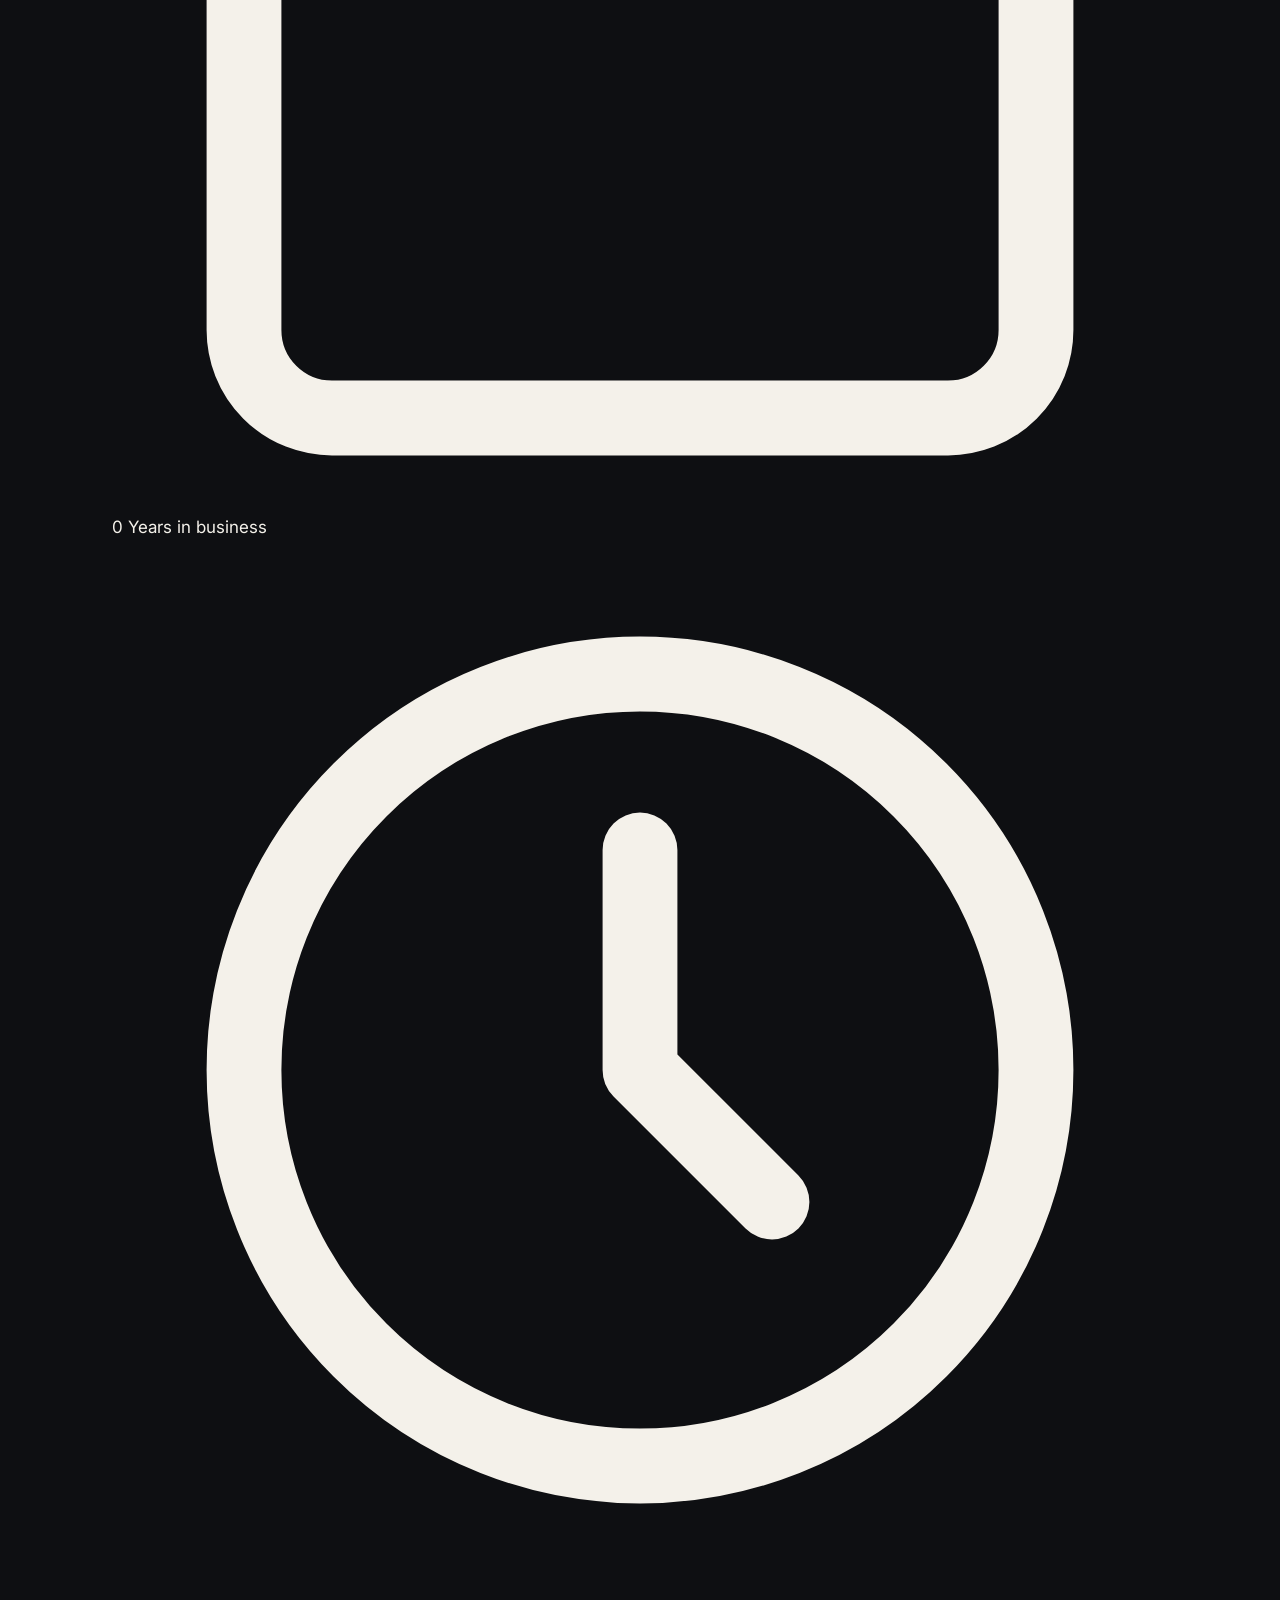
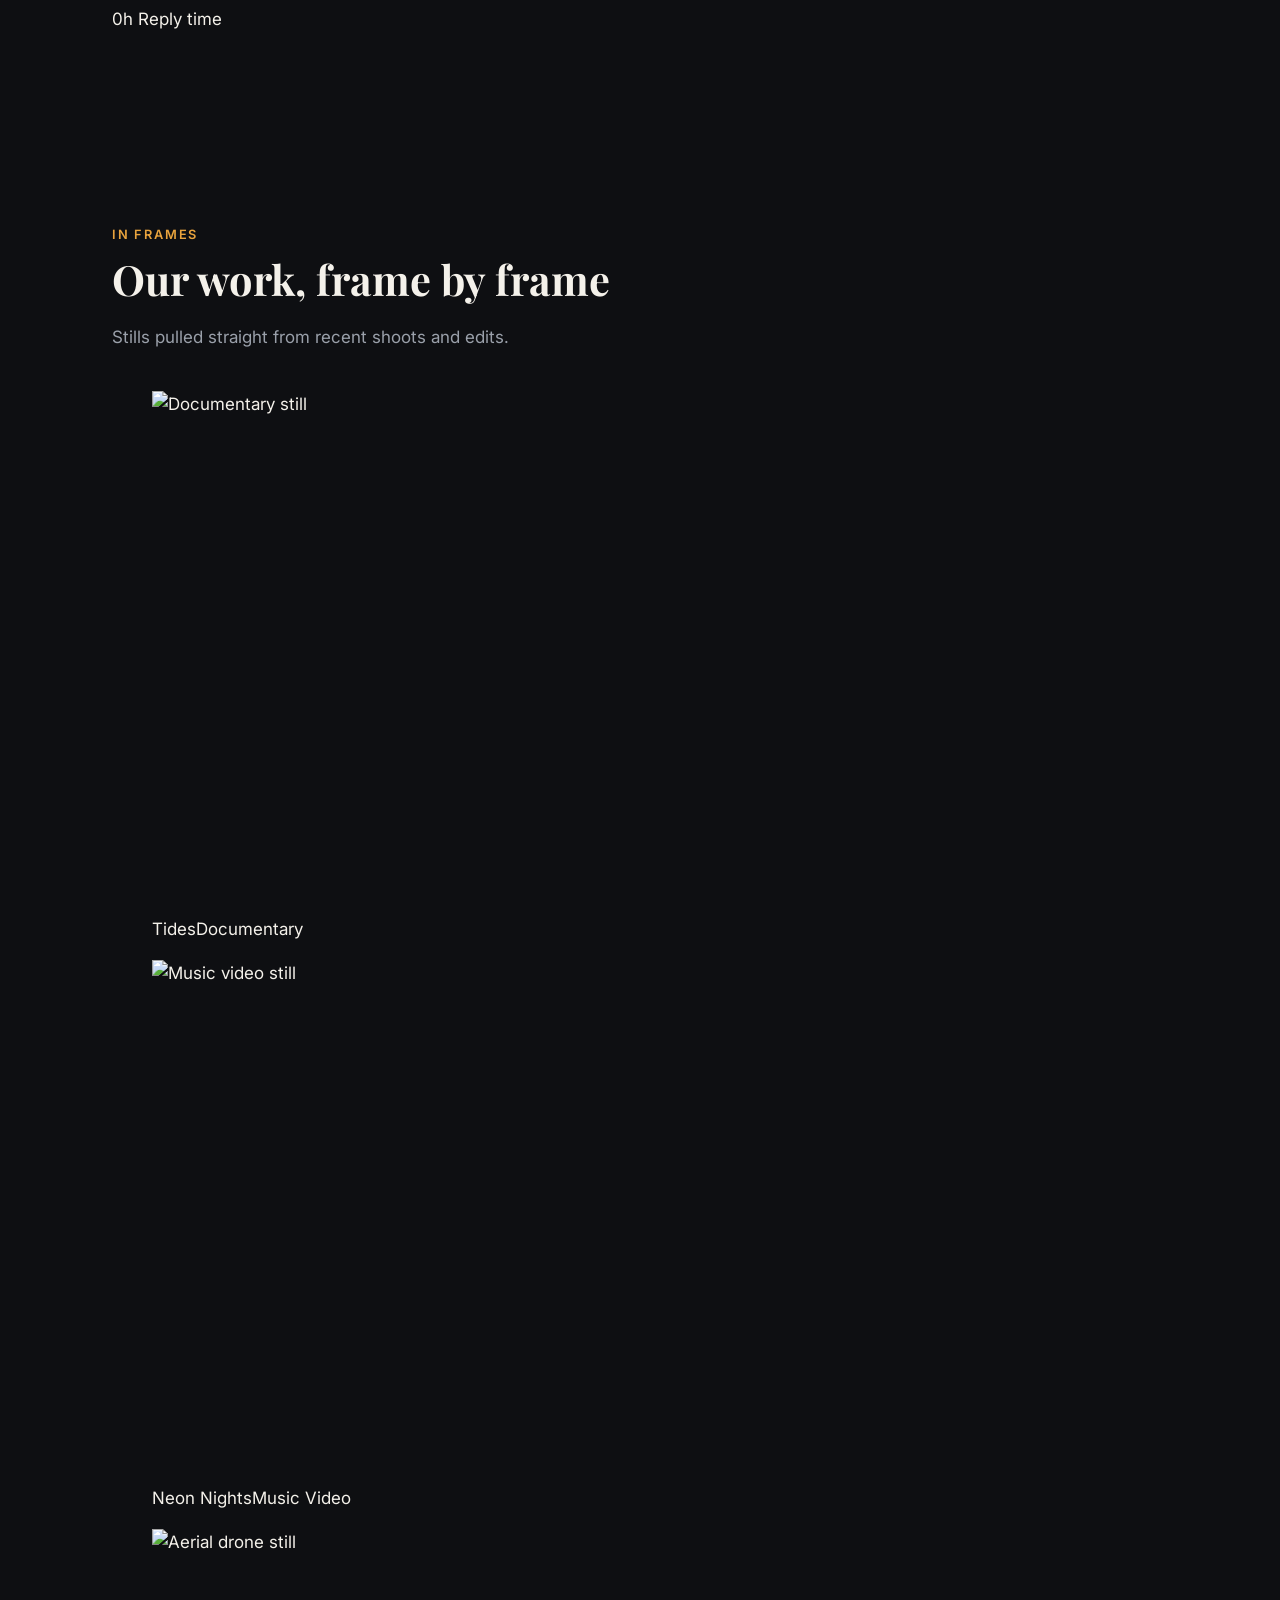
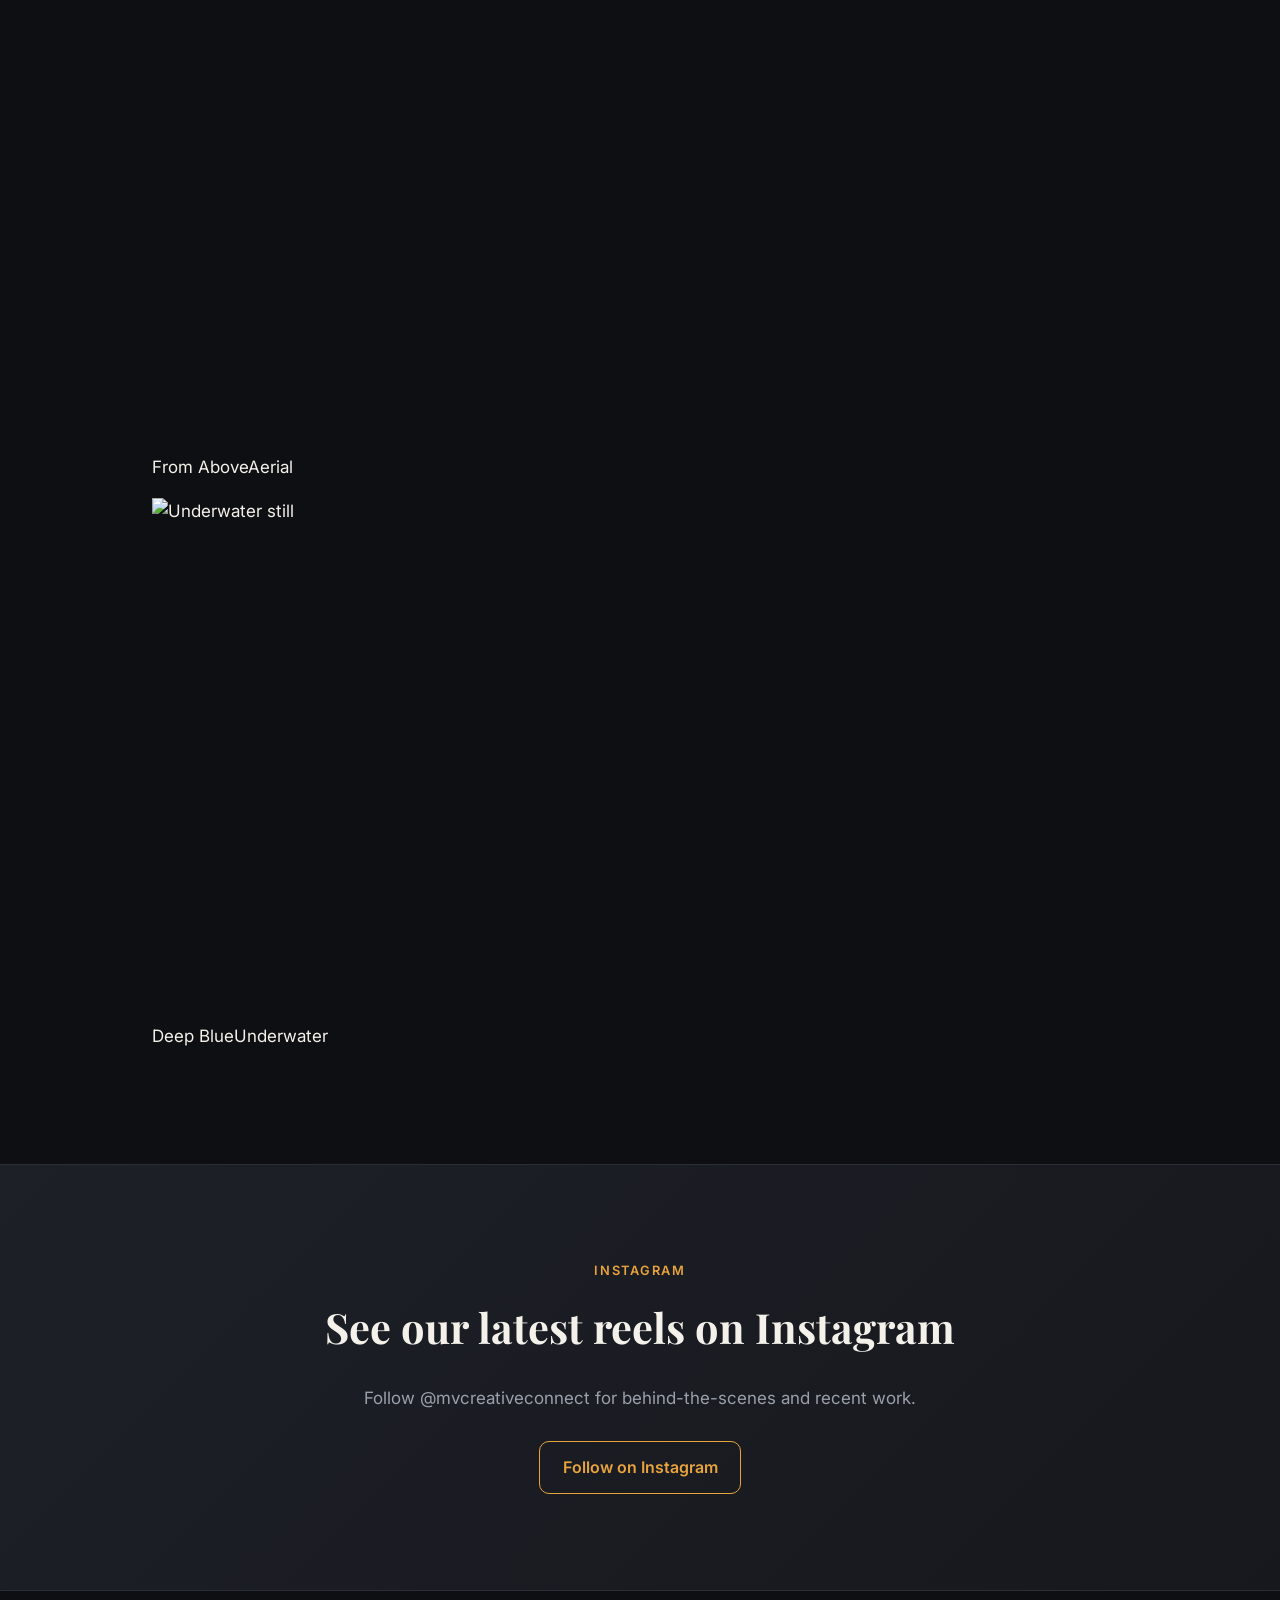
==== commit bd914e9b: "Add visitor analytics: cookie tracking, charts, and daily reports Privacy-friendly, consent-gated vi" ====
--- a/docs/index.html
+++ b/docs/index.html
@@ -399,6 +399,7 @@
   <script src="assets/js/config.js"></script>
   <script src="assets/js/content.js"></script>
   <script src="assets/js/analytics.js"></script>
+  <script src="assets/js/visits.js"></script>
   <script src="assets/js/main.js"></script>
 </body>
 </html>
